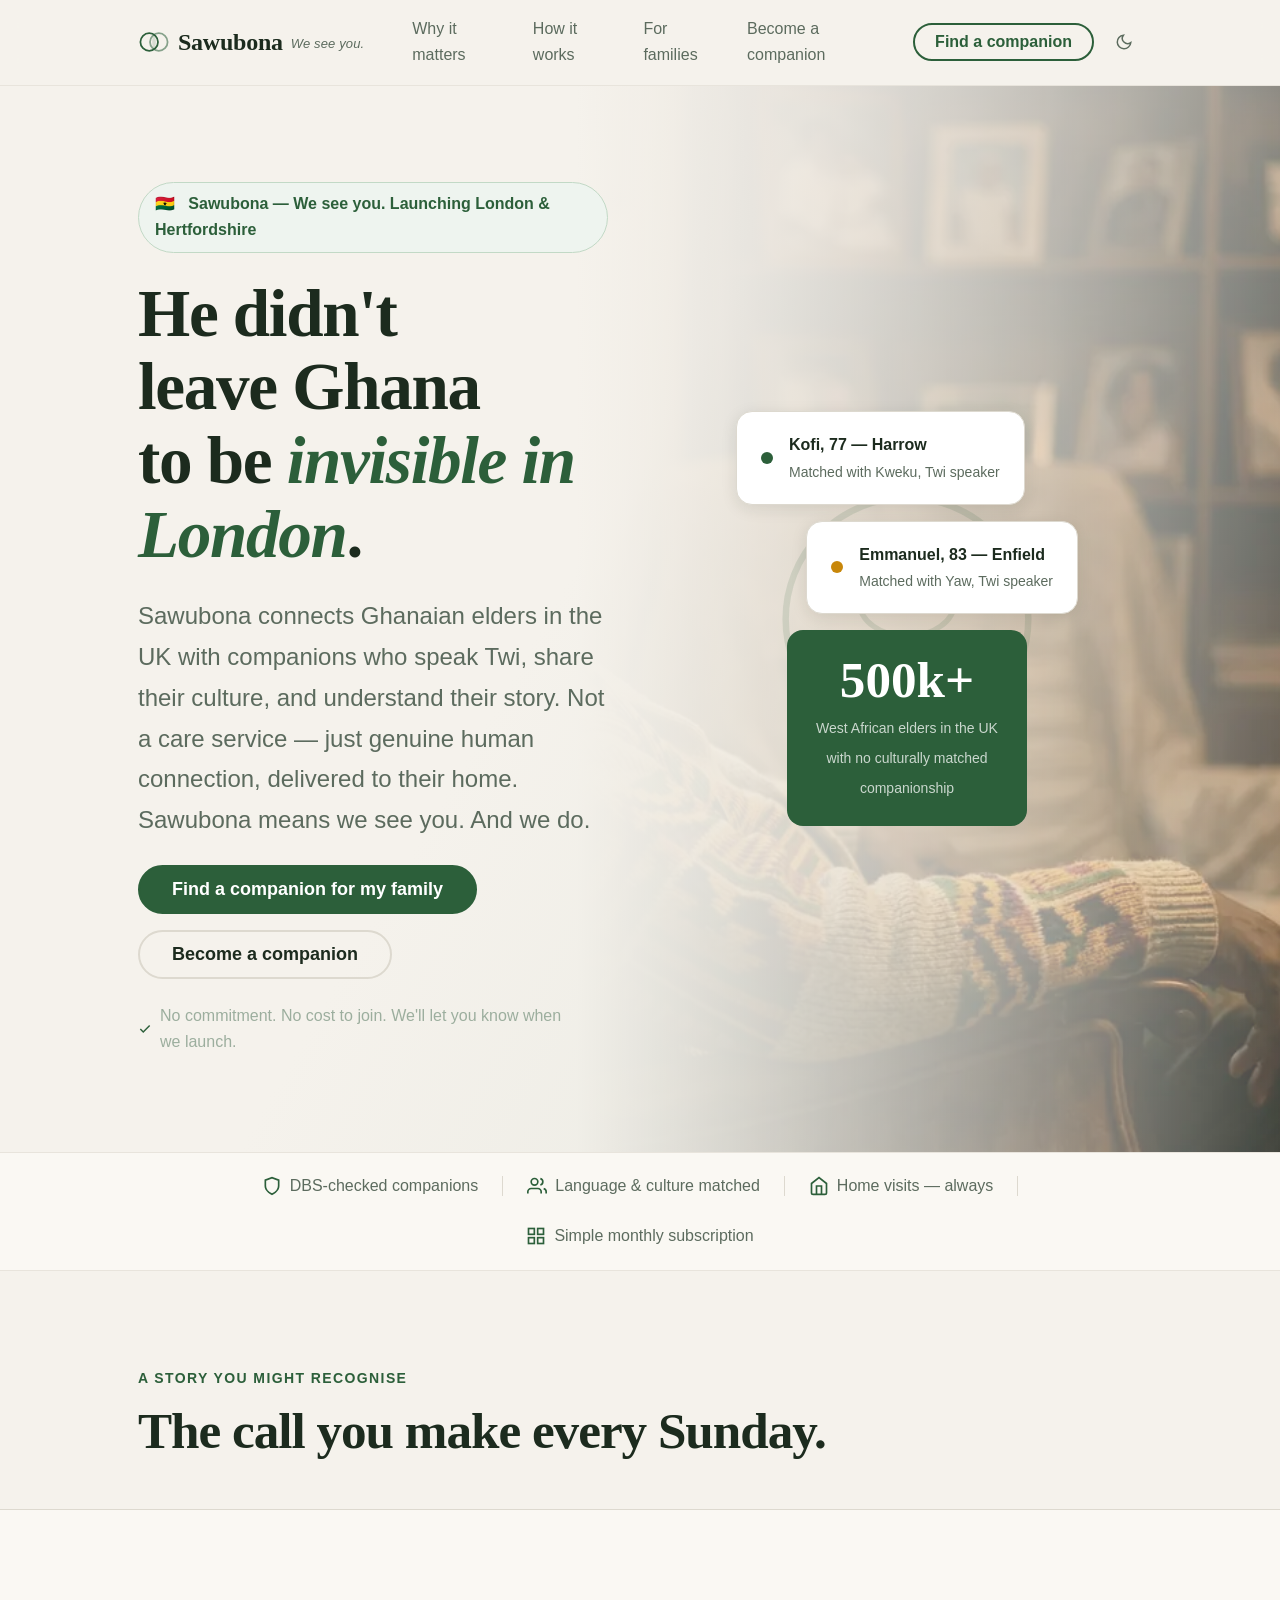
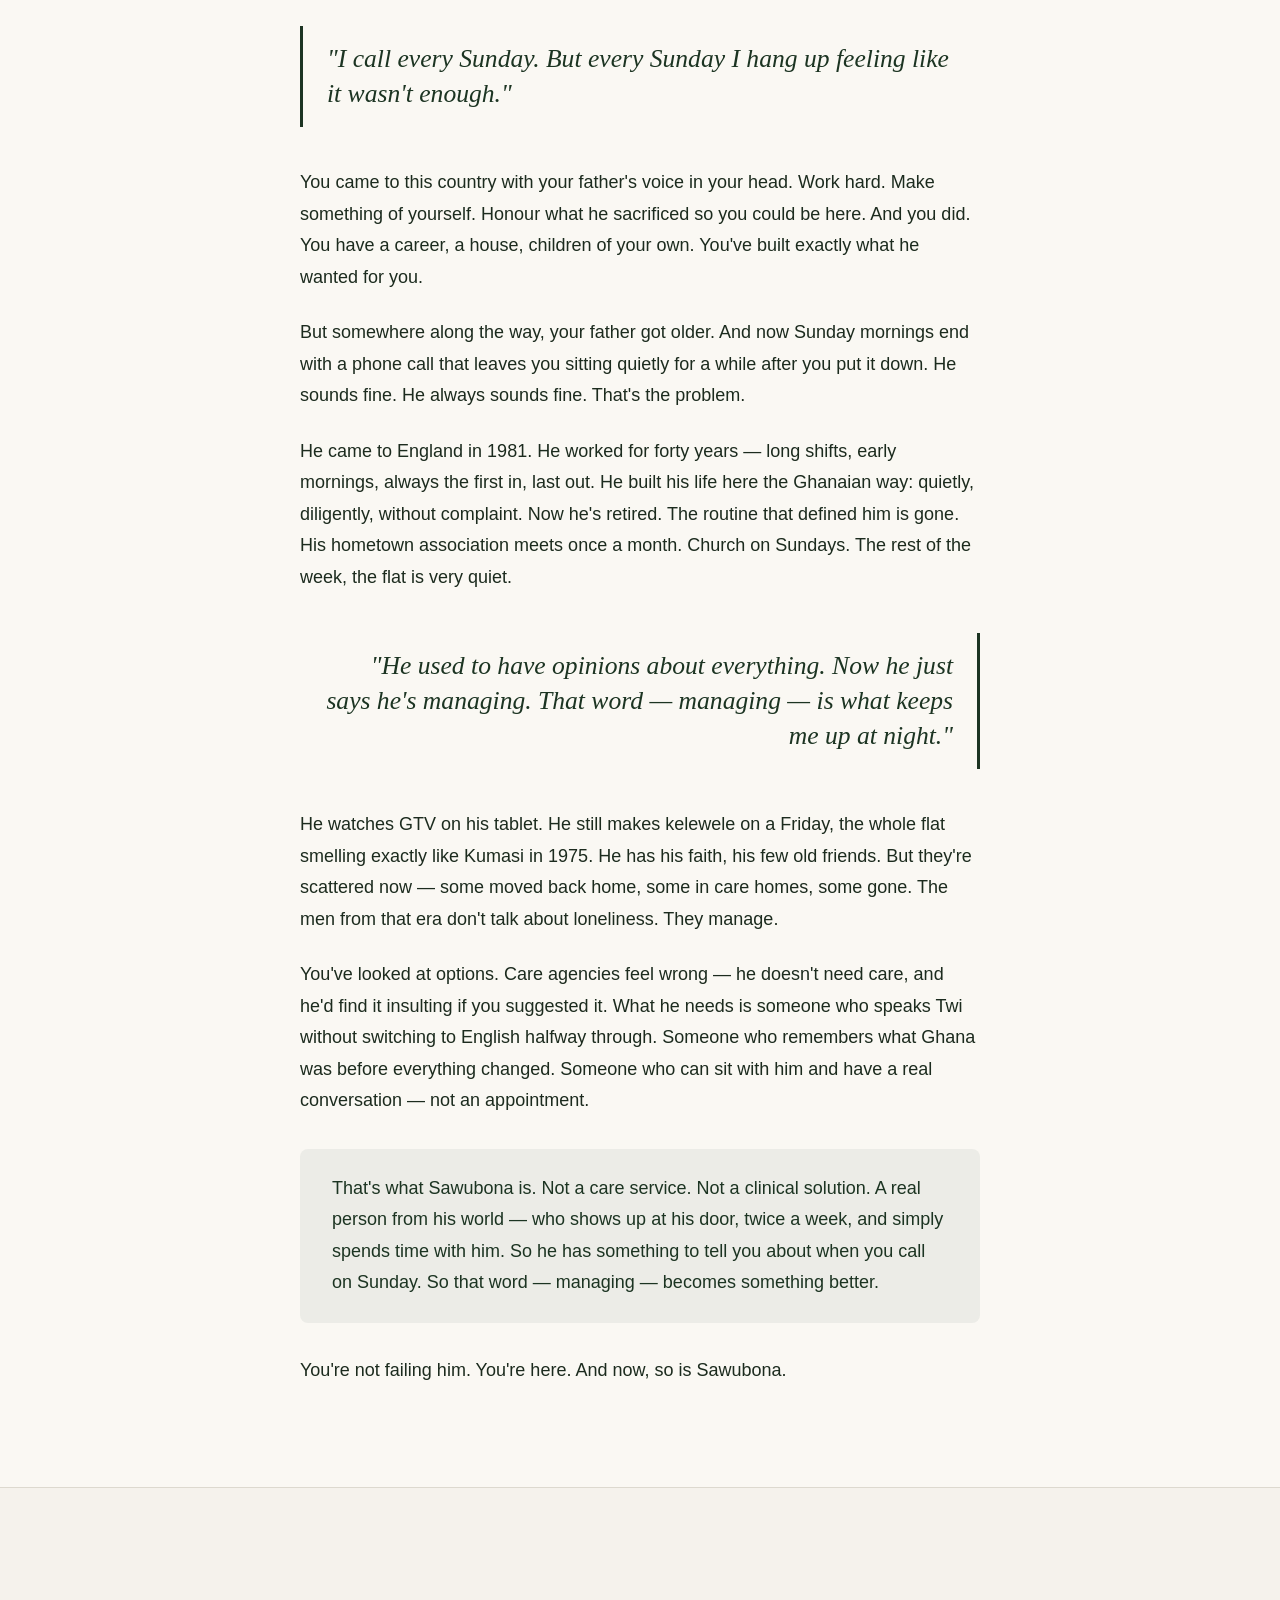
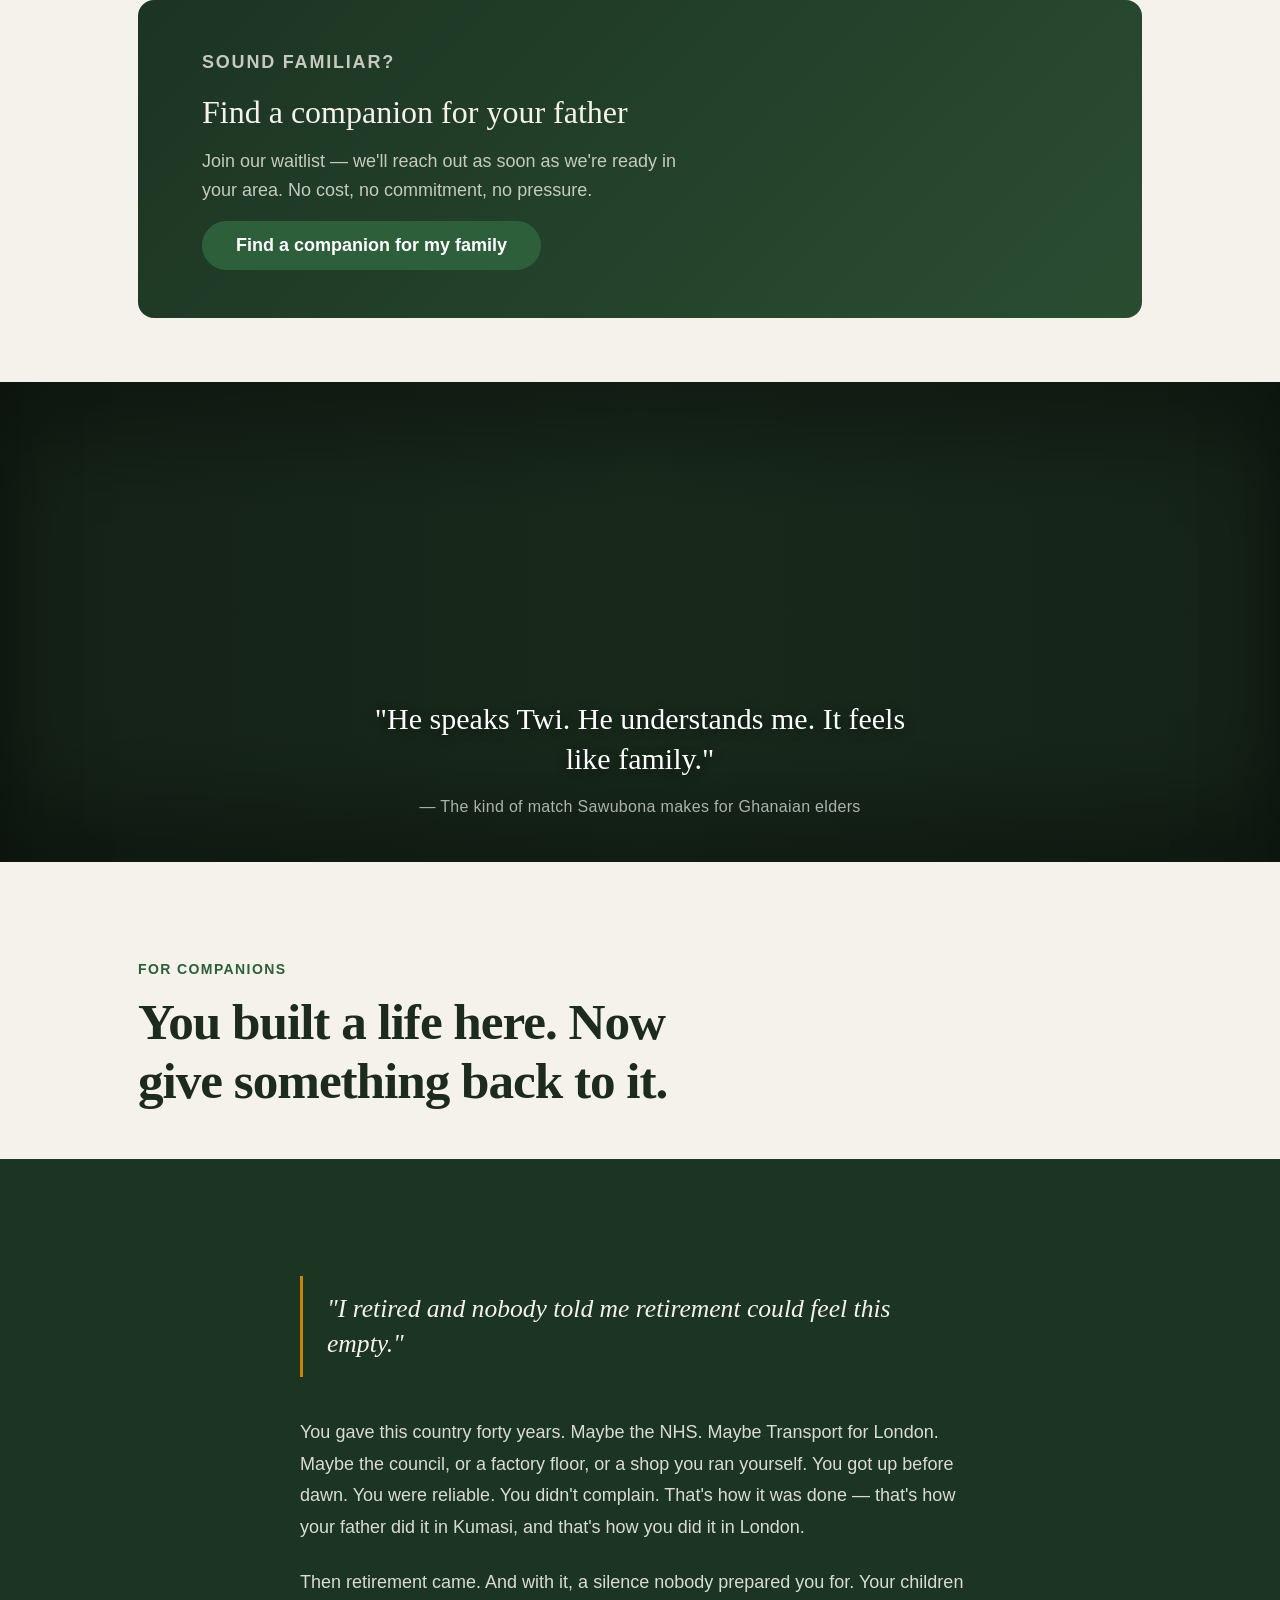
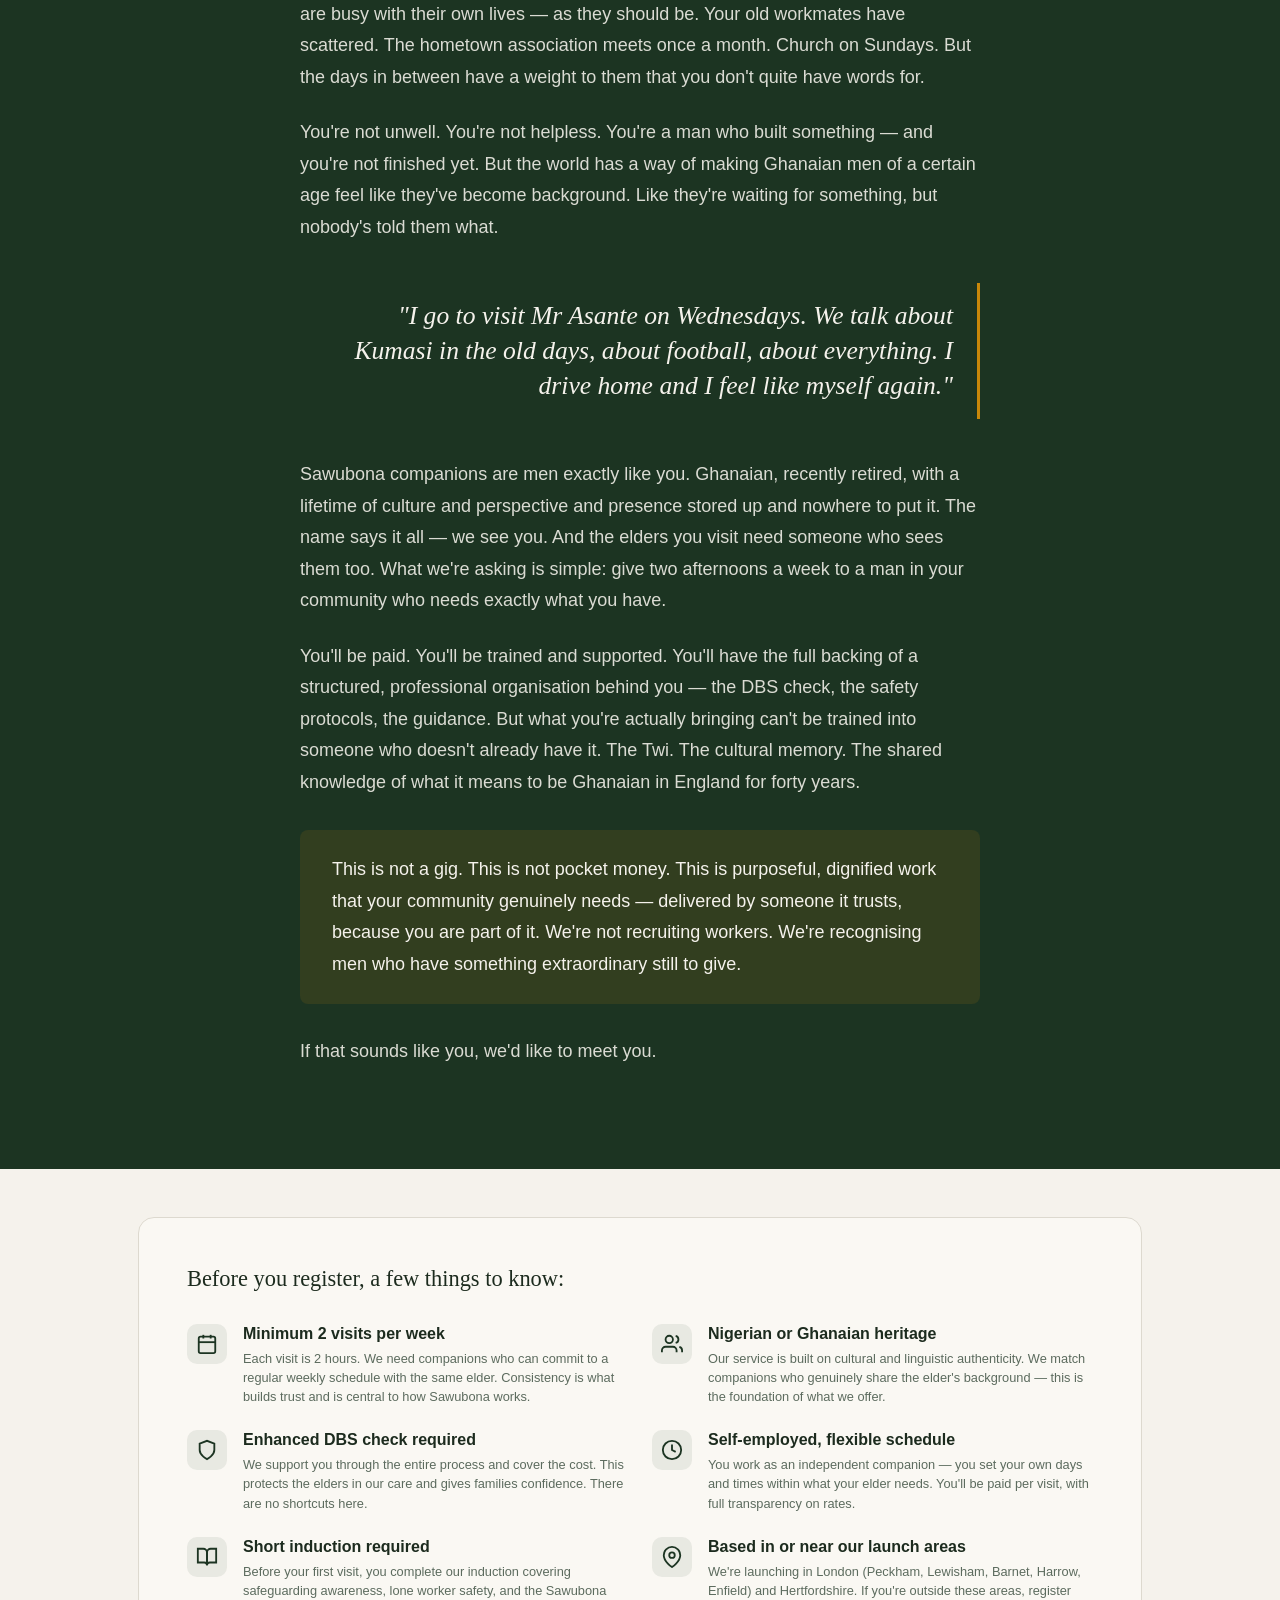
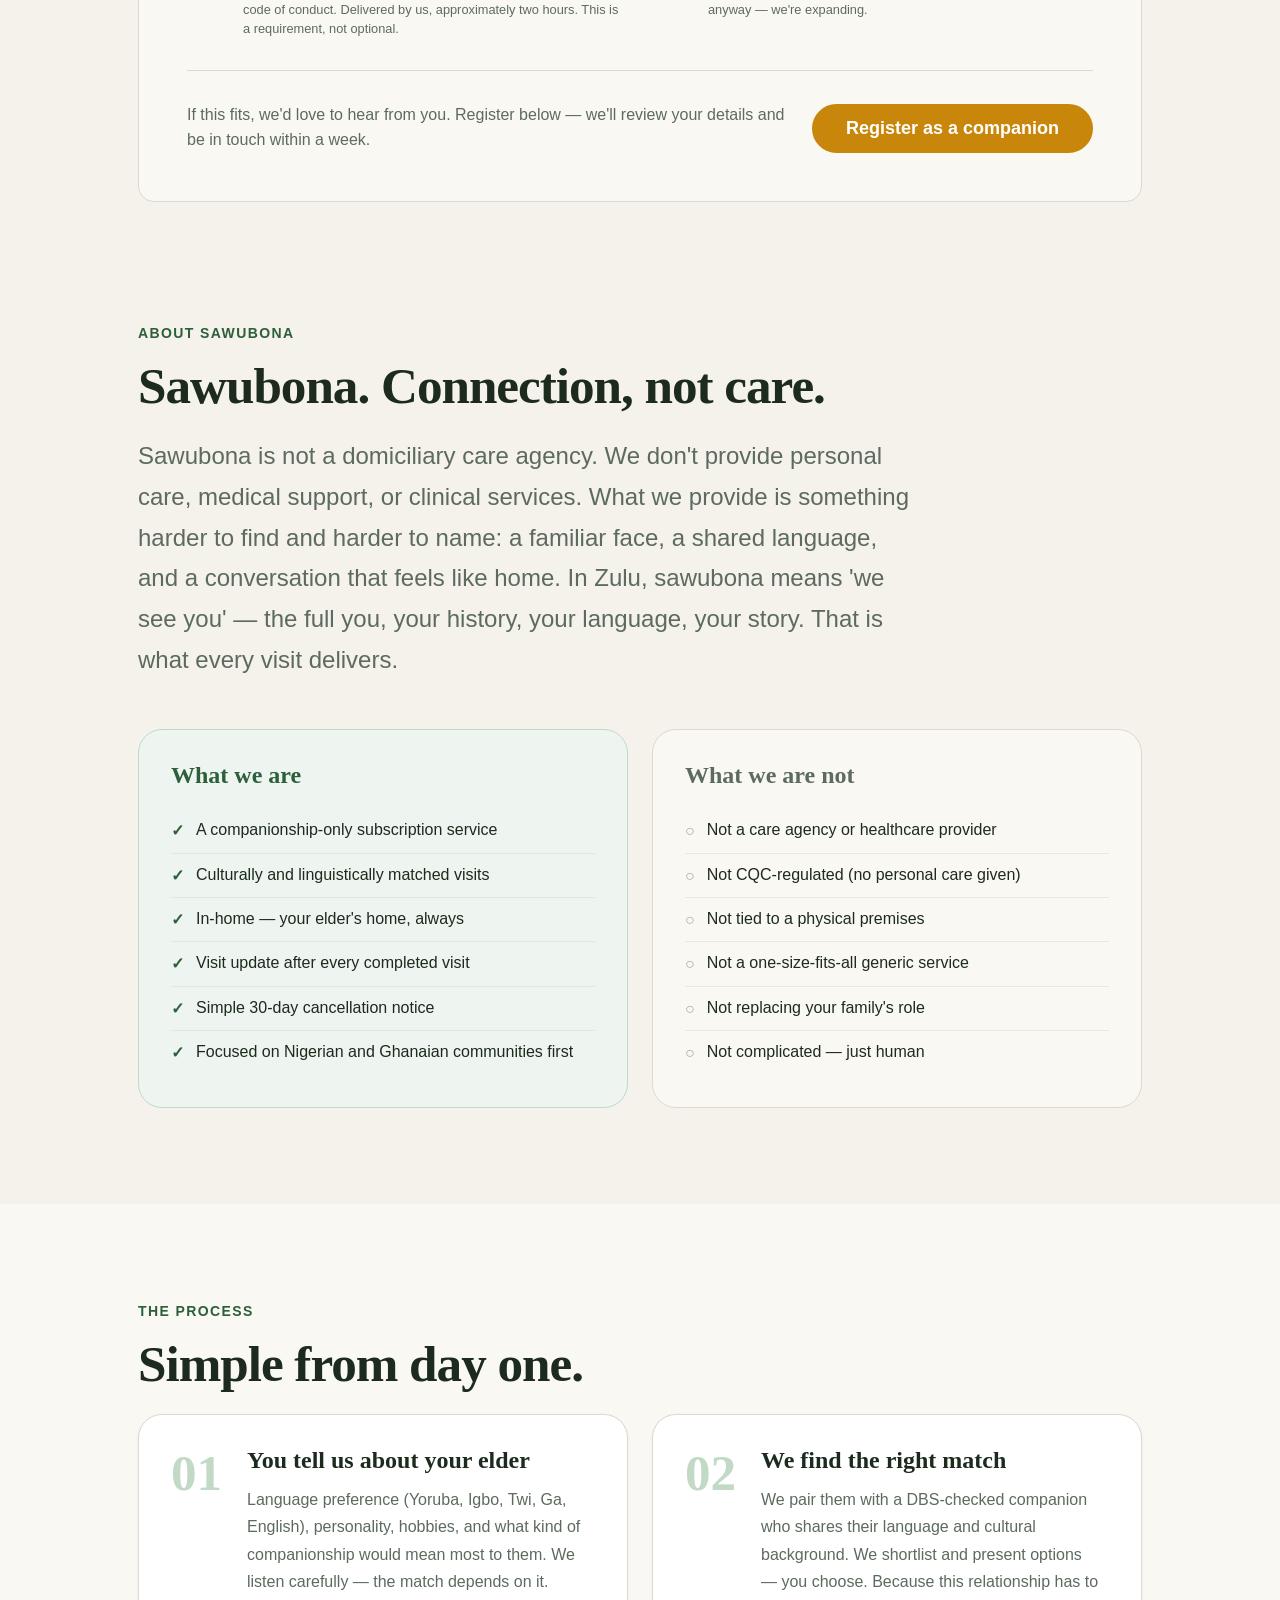
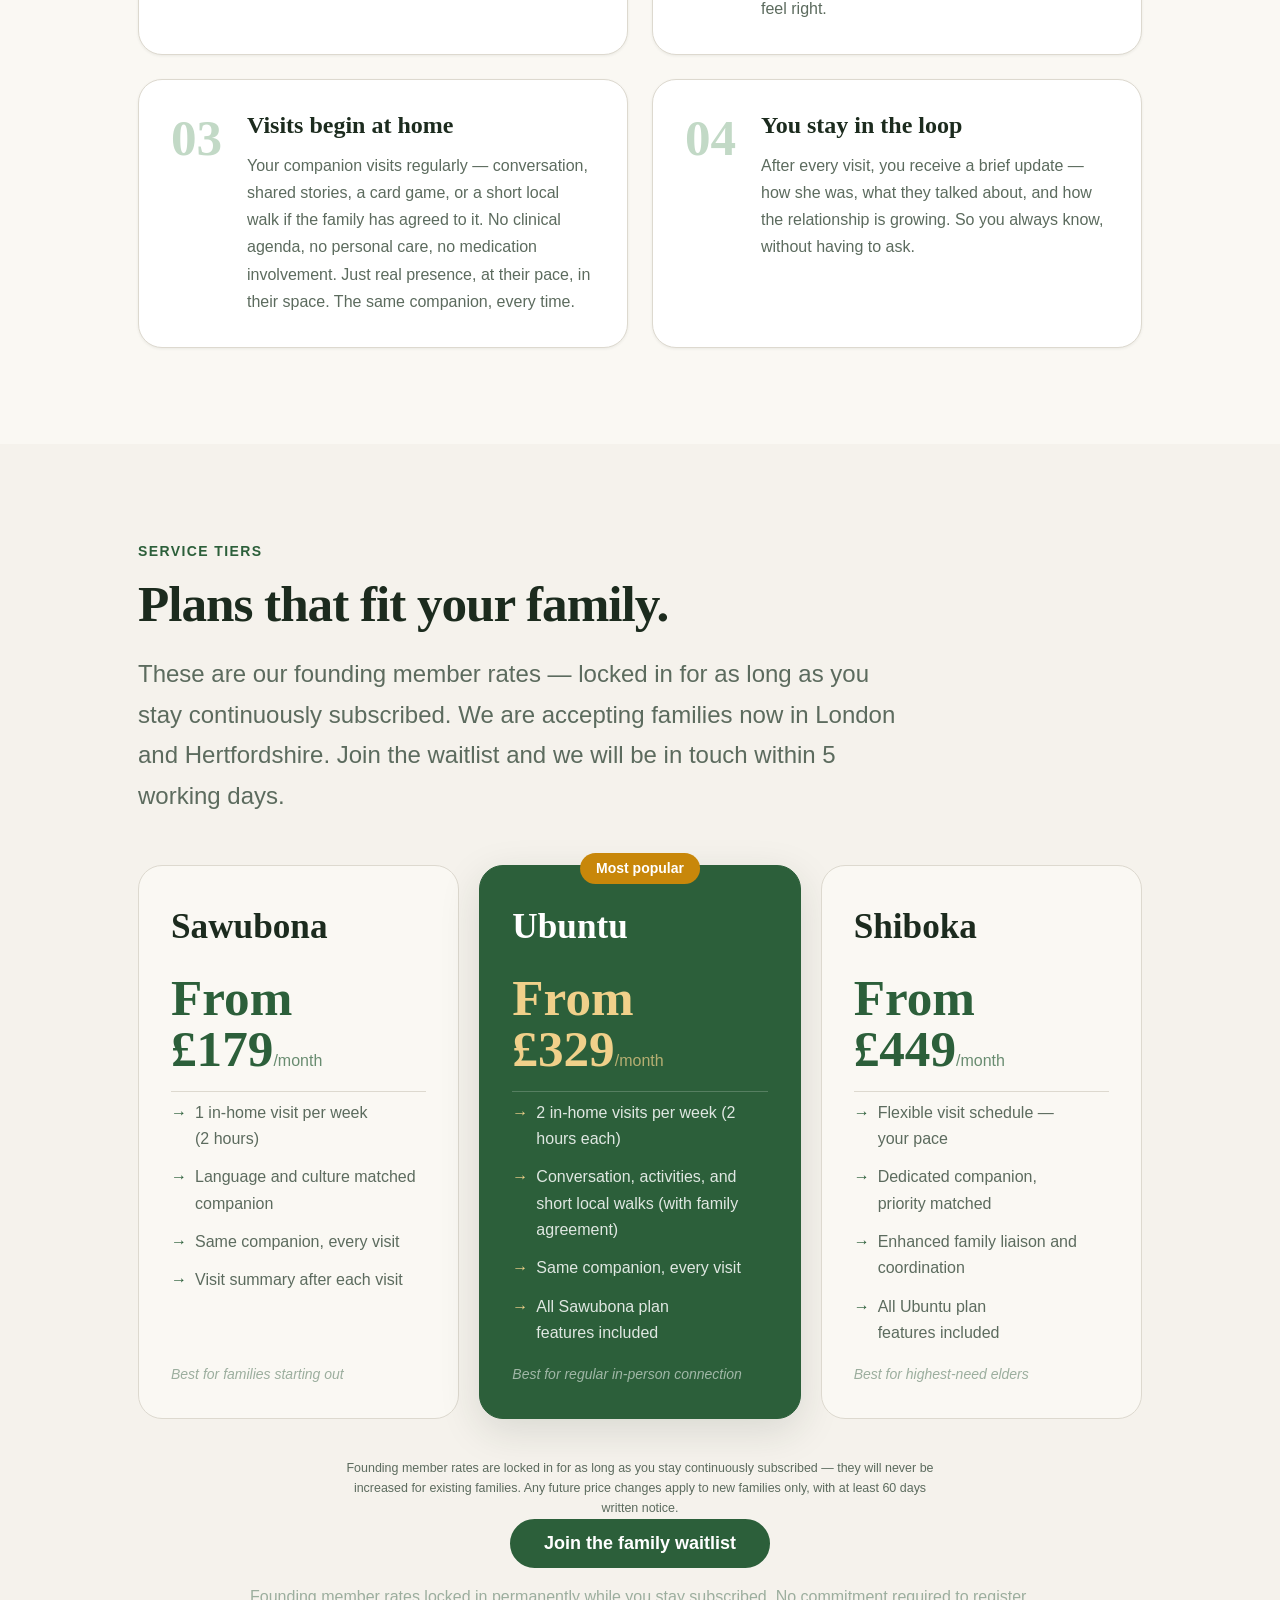
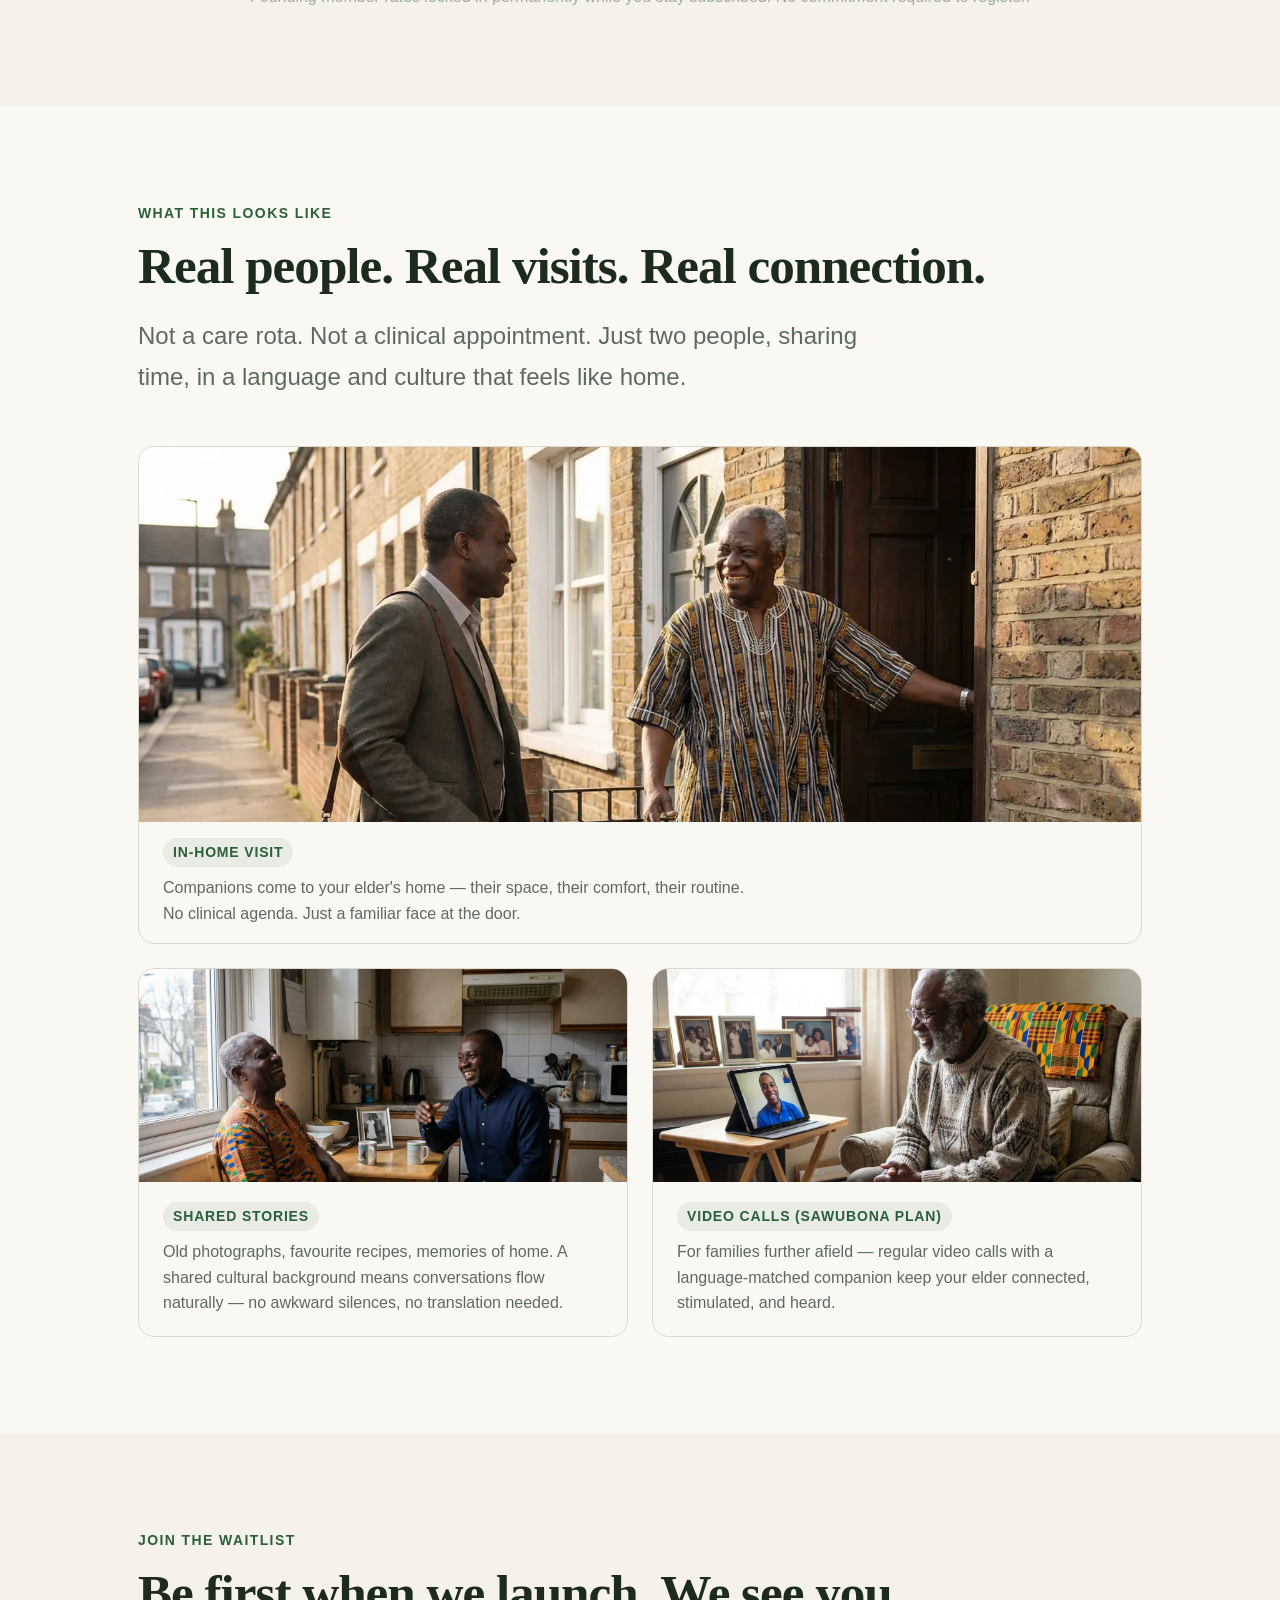
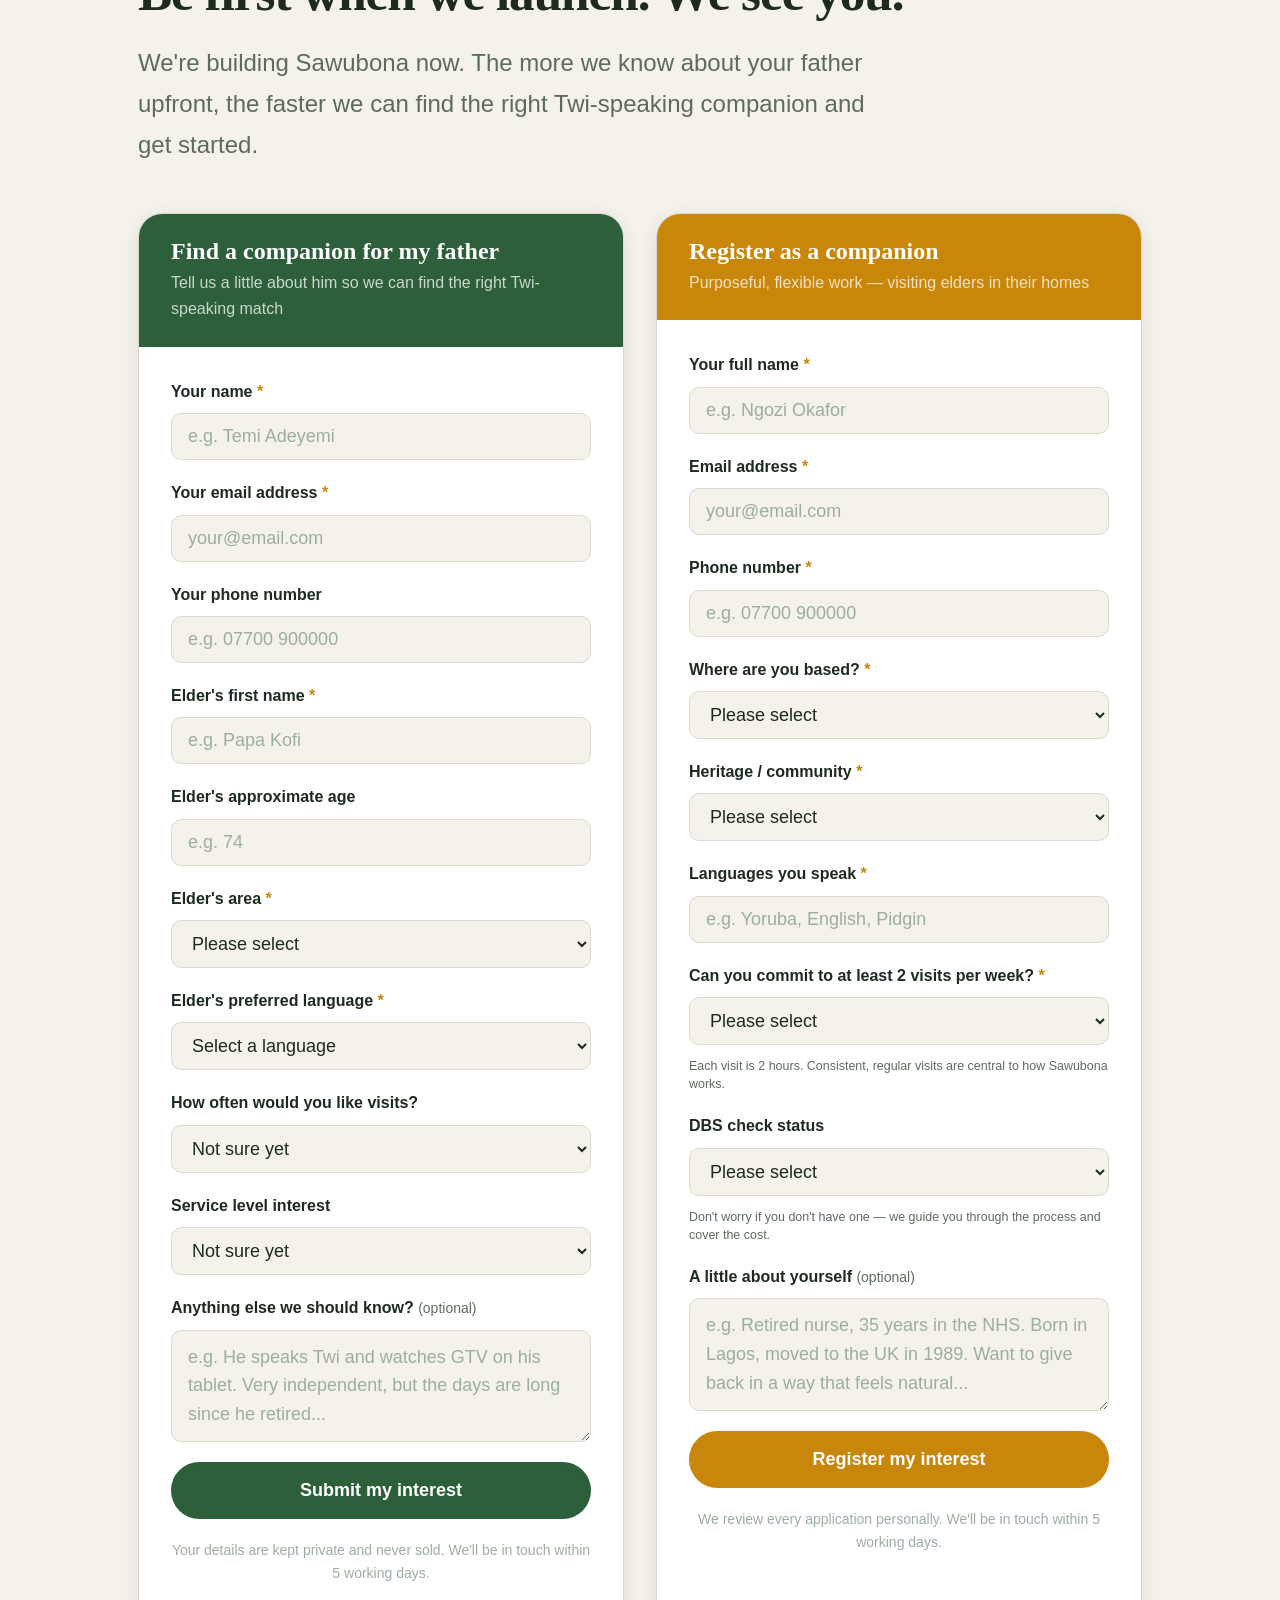
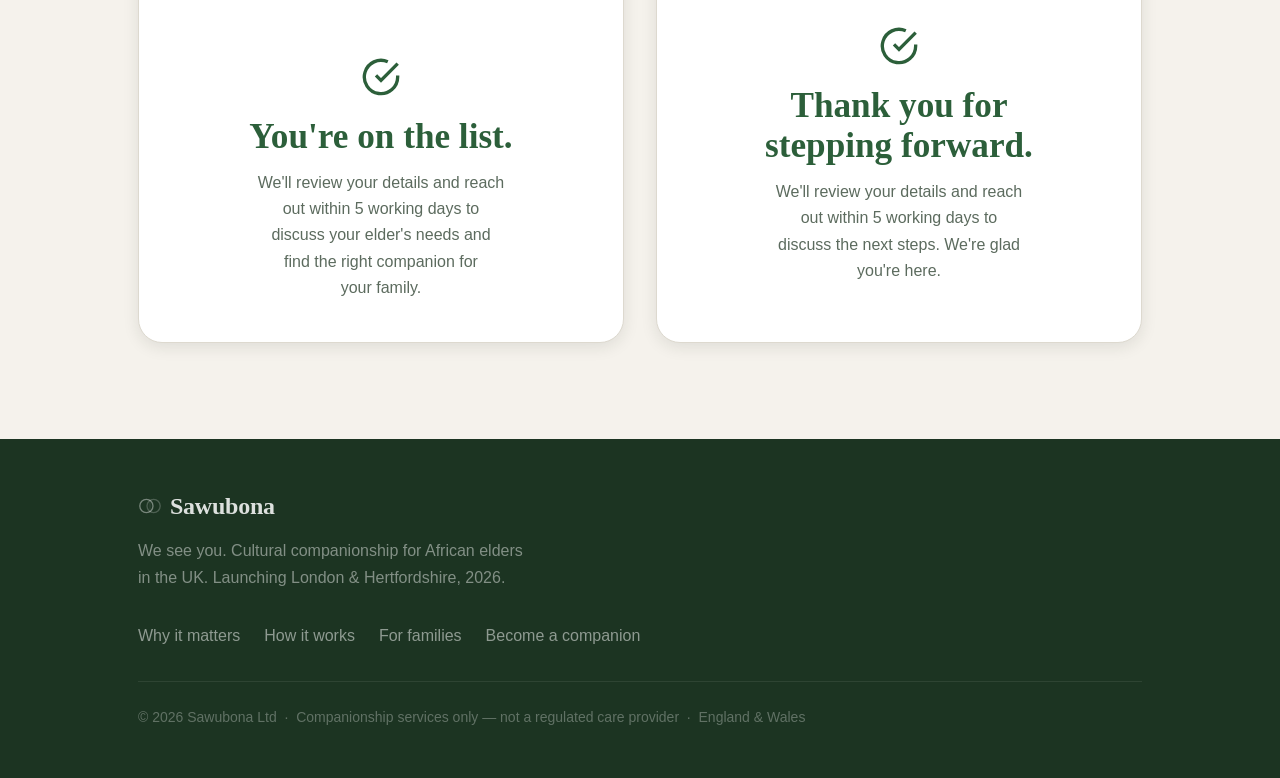
==== sawubona-unified/index.html @ 146a0619 "Unified A/B variant — single deployment" ====
<!DOCTYPE html>
<html lang="en" data-theme="light">
<head>
  <meta charset="UTF-8" />
  <meta name="viewport" content="width=device-width, initial-scale=1.0" />
  <title>Sawubona — We see you. Cultural companionship for African elders in the UK</title>
  <meta name="description" content="Sawubona connects African elders in the UK with companions who speak their language, share their culture, and understand their story. We see you. Launching London and Hertfordshire, 2026." />
  <meta property="og:title" content="Sawubona — We see you. Cultural companionship for African elders" />
  <meta property="og:description" content="Sawubona connects African elders in the UK with companions who share their language and culture. We see you. Launching in London and Hertfordshire." />
  <meta property="og:type" content="website" />
  <link href="https://api.fontshare.com/v2/css?f[]=boska@400,500,700&f[]=general-sans@400,500,600&display=swap" rel="stylesheet" />
  <link rel="stylesheet" href="style.css" />
</head>
<body>

  <!-- NAV -->
  <header class="nav" id="nav">
    <div class="nav__inner">
      <a href="#" class="nav__logo" aria-label="Sawubona home">
        <svg width="32" height="32" viewBox="0 0 40 40" fill="none" aria-hidden="true">
          <circle cx="14" cy="20" r="11" stroke="currentColor" stroke-width="2.2"/>
          <circle cx="26" cy="20" r="11" stroke="currentColor" stroke-width="2.2" opacity="0.55"/>
          <path d="M20 11 C17 15 17 25 20 29 C23 25 23 15 20 11Z" fill="currentColor" opacity="0.15"/>
        </svg>
        <span class="nav__wordmark">Sawubona</span>
        <span class="nav__tagline">We see you.</span>
      </a>
      <nav class="nav__links" aria-label="Primary">
        <a href="#our-story">Why it matters</a>
        <a href="#how-it-works">How it works</a>
        <a href="#for-families">For families</a>
        <a href="#become-companion">Become a companion</a>
      </nav>
      <div class="nav__actions">
        <button class="btn btn--outline btn--sm" onclick="scrollToForm('family')">Find a companion</button>
        <button class="theme-toggle" data-theme-toggle aria-label="Switch to dark mode">
          <svg width="18" height="18" viewBox="0 0 24 24" fill="none" stroke="currentColor" stroke-width="2"><path d="M21 12.79A9 9 0 1 1 11.21 3 7 7 0 0 0 21 12.79z"/></svg>
        </button>
        <button class="nav__hamburger" id="nav-hamburger" aria-label="Open menu" aria-expanded="false" aria-controls="mobile-menu">
          <span></span><span></span><span></span>
        </button>
      </div>
    </div>
  </header>

  <!-- MOBILE MENU -->
  <div class="mobile-menu" id="mobile-menu" aria-hidden="true">
    <nav class="mobile-menu__nav" aria-label="Mobile navigation">
      <a href="#our-story" class="mobile-menu__link">Why it matters</a>
      <a href="#how-it-works" class="mobile-menu__link">How it works</a>
      <a href="#for-families" class="mobile-menu__link">For families</a>
      <a href="#become-companion" class="mobile-menu__link">Become a companion</a>
    </nav>
    <div class="mobile-menu__ctas">
      <button class="btn btn--primary btn--lg" onclick="scrollToForm('family'); closeMobileMenu();">Find a companion</button>
      <button class="btn btn--ghost btn--lg" onclick="scrollToForm('companion'); closeMobileMenu();">Become a companion</button>
    </div>
  </div>
  <div class="mobile-menu__backdrop" id="mobile-backdrop"></div>

  <!-- HERO -->
  <section class="hero" id="hero">
    <div class="hero__bg-image" aria-hidden="true">
      <img id="hero-bg-img" src="hero-bg.webp" alt="" role="presentation" decoding="async" fetchpriority="high" />
    </div>
    <div class="hero__bg-overlay" aria-hidden="true"></div>
    <div class="container">
      <div class="hero__content">
        <div class="hero__badge">
          <span class="badge" id="hero-badge">🇳🇬 🇬🇭 &nbsp; Sawubona — We see you. Launching London &amp; Hertfordshire</span>
        </div>
        <h1 class="hero__headline" id="hero-headline">
          She didn't leave Nigeria<br/>
          to be <em>lonely in London</em>.
        </h1>
        <p class="hero__sub" id="hero-sub">
          Sawubona connects Nigerian and Ghanaian elders in the UK with companions who speak their language, share their culture, and understand their story. Not a care service — just genuine human connection, delivered to their home. Sawubona means we see you. And we do.
        </p>
        <div class="hero__ctas">
          <button class="btn btn--primary btn--lg" onclick="scrollToForm('family')">
            Find a companion for my family
          </button>
          <button class="btn btn--ghost btn--lg" onclick="scrollToForm('companion')">
            Become a companion
          </button>
        </div>
        <p class="hero__trust">
          <svg width="14" height="14" viewBox="0 0 24 24" fill="none" stroke="currentColor" stroke-width="2.5"><polyline points="20 6 9 17 4 12"/></svg>
          No commitment. No cost to join. We'll let you know when we launch.
        </p>
      </div>
      <div class="hero__visual" aria-hidden="true">
        <div class="hero__card hero__card--1">
          <div class="hero__card-dot"></div>
          <div class="hero__card-text" id="hero-card-1">
            <strong>Adunola, 74 — Peckham</strong>
            <span>Matched with Funmi, Yoruba speaker</span>
          </div>
        </div>
        <div class="hero__card hero__card--2">
          <div class="hero__card-dot hero__card-dot--gold"></div>
          <div class="hero__card-text" id="hero-card-2">
            <strong>Kwame, 81 — Harrow</strong>
            <span>Matched with Adjoa, Twi speaker</span>
          </div>
        </div>
        <div class="hero__adinkra" aria-hidden="true">
          <svg viewBox="0 0 120 120" fill="none" xmlns="http://www.w3.org/2000/svg" opacity="0.12">
            <circle cx="60" cy="60" r="56" stroke="currentColor" stroke-width="3"/>
            <ellipse cx="60" cy="52" rx="22" ry="16" stroke="currentColor" stroke-width="2.5"/>
            <path d="M38 52 C30 38 44 26 60 34" stroke="currentColor" stroke-width="2.5" stroke-linecap="round"/>
            <path d="M82 52 C90 38 76 26 60 34" stroke="currentColor" stroke-width="2.5" stroke-linecap="round"/>
            <circle cx="60" cy="46" r="4" fill="currentColor"/>
            <path d="M60 68 L46 82 M60 68 L74 82" stroke="currentColor" stroke-width="2.5" stroke-linecap="round"/>
            <path d="M46 82 L40 90 M74 82 L80 90" stroke="currentColor" stroke-width="2.5" stroke-linecap="round"/>
          </svg>
        </div>
        <div class="hero__stat">
          <span class="hero__stat-num">500k+</span>
          <span class="hero__stat-label">West African elders in the UK with no culturally matched companionship</span>
        </div>
      </div>
    </div>
  </section>

  <!-- TRUST BAR -->
  <section class="trust-bar">
    <div class="container trust-bar__inner">
      <div class="trust-item">
        <svg width="20" height="20" viewBox="0 0 24 24" fill="none" stroke="currentColor" stroke-width="2"><path d="M12 22s8-4 8-10V5l-8-3-8 3v7c0 6 8 10 8 10z"/></svg>
        <span>DBS-checked companions</span>
      </div>
      <div class="trust-divider"></div>
      <div class="trust-item">
        <svg width="20" height="20" viewBox="0 0 24 24" fill="none" stroke="currentColor" stroke-width="2"><path d="M17 21v-2a4 4 0 0 0-4-4H5a4 4 0 0 0-4 4v2"/><circle cx="9" cy="7" r="4"/><path d="M23 21v-2a4 4 0 0 0-3-3.87"/><path d="M16 3.13a4 4 0 0 1 0 7.75"/></svg>
        <span>Language &amp; culture matched</span>
      </div>
      <div class="trust-divider"></div>
      <div class="trust-item">
        <svg width="20" height="20" viewBox="0 0 24 24" fill="none" stroke="currentColor" stroke-width="2"><path d="M3 9l9-7 9 7v11a2 2 0 0 1-2 2H5a2 2 0 0 1-2-2z"/><polyline points="9 22 9 12 15 12 15 22"/></svg>
        <span>Home visits — always</span>
      </div>
      <div class="trust-divider"></div>
      <div class="trust-item">
        <svg width="20" height="20" viewBox="0 0 24 24" fill="none" stroke="currentColor" stroke-width="2"><rect x="3" y="3" width="7" height="7"/><rect x="14" y="3" width="7" height="7"/><rect x="14" y="14" width="7" height="7"/><rect x="3" y="14" width="7" height="7"/></svg>
        <span>Simple monthly subscription</span>
      </div>
    </div>
  </section>

  <!-- STORY SECTION -->
  <section class="section story-section" id="our-story">
    <div class="container">
      <div class="section-label">A story you might recognise</div>
      <h2 class="section-title" id="story-heading">The call you dread making.</h2>
    </div>

    <div class="story-narrative" id="story-narrative-wrap">
      <div class="container">
        <div class="story-narrative__body">

          <!-- VARIANT A STORY -->
          <div id="story-a">
            <div class="story-pull">"I call every day. But I can't be there every day."</div>
            <p>You came to this country with a plan. Work hard. Build a life. Give your children everything your parents gave you — and more. And for a long time, it worked. You have a career, a mortgage, children of your own. A life you're proud of.</p>
            <p>But somewhere in the middle of all of it, your mother got older. And your father. And now there's a phone call every evening that leaves you with a feeling you can't quite name. Not worry exactly. Guilt, maybe. Or grief — but for someone who's still here.</p>
            <p>She doesn't complain. That's the thing. She never has. She just says <em>"I'm fine, don't worry about me"</em> — in Yoruba, in Twi, in the language that still feels like home to her even though she's been in this country for thirty years. She watches Nigerian TV series. She cooks the same jollof every Sunday. She has a church she loves. But the rest of the week stretches out in ways she won't tell you about.</p>
            <div class="story-pull story-pull--right">"She asks the same questions twice now. Not because she's forgotten — because there's no one to talk to."</div>
            <p>The hardest part isn't the distance. It's knowing that the thing your mother needs — real conversation, someone who gets the references, who doesn't look confused when she mentions home — is the one thing you can't fully provide from three tube stops away, working full time, raising your own family.</p>
            <p>You've looked at care agencies. But she doesn't need care. She's sharp. She's independent. She just needs someone to sit with. Someone who can talk to her about the old neighbourhoods, who knows what <em>chin chin</em> tastes like at Christmas, who won't make her feel like a patient.</p>
            <div class="story-highlight"><p>That's what Sawubona is. Not a care service. Not a clinical solution. A real person — someone from her world — who shows up at her door, twice a week, and simply spends time with her. So she has something to tell you about when you call. So you can stop dreading that you're not doing enough.</p></div>
            <p>You're not failing her. You're here. And now, so is Sawubona.</p>
          </div>

          <!-- VARIANT B STORY -->
          <div id="story-b" style="display:none">
            <div class="story-pull">"I call every Sunday. But every Sunday I hang up feeling like it wasn't enough."</div>
            <p>You came to this country with your father's voice in your head. Work hard. Make something of yourself. Honour what he sacrificed so you could be here. And you did. You have a career, a house, children of your own. You've built exactly what he wanted for you.</p>
            <p>But somewhere along the way, your father got older. And now Sunday mornings end with a phone call that leaves you sitting quietly for a while after you put it down. He sounds fine. He always sounds fine. That's the problem.</p>
            <p>He came to England in 1981. He worked for forty years — long shifts, early mornings, always the first in, last out. He built his life here the Ghanaian way: quietly, diligently, without complaint. Now he's retired. The routine that defined him is gone. His hometown association meets once a month. Church on Sundays. The rest of the week, the flat is very quiet.</p>
            <div class="story-pull story-pull--right">"He used to have opinions about everything. Now he just says he's managing. That word — managing — is what keeps me up at night."</div>
            <p>He watches GTV on his tablet. He still makes kelewele on a Friday, the whole flat smelling exactly like Kumasi in 1975. He has his faith, his few old friends. But they're scattered now — some moved back home, some in care homes, some gone. The men from that era don't talk about loneliness. They manage.</p>
            <p>You've looked at options. Care agencies feel wrong — he doesn't need care, and he'd find it insulting if you suggested it. What he needs is someone who speaks Twi without switching to English halfway through. Someone who remembers what Ghana was before everything changed. Someone who can sit with him and have a real conversation — not an appointment.</p>
            <div class="story-highlight"><p>That's what Sawubona is. Not a care service. Not a clinical solution. A real person from his world — who shows up at his door, twice a week, and simply spends time with him. So he has something to tell you about when you call on Sunday. So that word — managing — becomes something better.</p></div>
            <p>You're not failing him. You're here. And now, so is Sawubona.</p>
          </div>

        </div>
      </div>
    </div>

    <div class="container">
      <div class="story-cta-block">
        <div class="story-cta-inner">
          <p class="story-cta-label">Sound familiar?</p>
          <h3 id="story-cta-heading">Find a companion for your family</h3>
          <p>Join our waitlist — we'll reach out as soon as we're ready in your area. No cost, no commitment, no pressure.</p>
          <button class="btn btn--primary btn--lg" onclick="scrollToForm('family')">Find a companion for my family</button>
        </div>
      </div>
    </div>
  </section>

  <!-- VIDEO MOMENT -->
  <section class="video-moment" id="video-moment" aria-label="Sawubona in action">
    <div class="video-moment__inner">
      <video id="hero-video" data-src-a="hero-video-loop.mp4" data-src-b="hero-video-loop-b.mp4" muted loop playsinline preload="none" aria-hidden="true"></video>
      <div class="video-moment__overlay"></div>
      <div class="video-moment__caption">
        <p id="video-caption">"She speaks Yoruba. She understands me. It feels like family."</p>
        <span id="video-attribution">— The kind of match Sawubona makes</span>
      </div>
    </div>
  </section>

  <!-- COMPANION SECTION -->
  <section class="section story-section story-section--companion" id="become-companion">
    <div class="container">
      <div class="section-label">For companions</div>
      <h2 class="section-title" id="companion-heading">Thirty years of working. Now, something that matters.</h2>
    </div>

    <div class="story-narrative story-narrative--companion">
      <div class="container">
        <div class="story-narrative__body">

          <!-- VARIANT A COMPANION STORY -->
          <div id="companion-a">
            <div class="story-pull story-pull--gold">"I retired and felt invisible. Like the world had moved on without me."</div>
            <p>You spent decades being useful. Maybe you worked in the NHS, or a school, or a bank, or you ran your own business. You raised children, you kept a household going, you were the person others came to when they needed something. Your whole life, you were somebody.</p>
            <p>Then retirement arrived. And with it, something unexpected — a kind of quiet that nobody warned you about. Your children are busy. Your friends are scattered. The church group meets on Thursdays. The rest of the week, time moves differently than it used to.</p>
            <p>You're not in poor health. You're not struggling. But you're also not quite sure what you're <em>for</em> anymore — and that's a harder thing to admit than any of us like.</p>
            <div class="story-pull story-pull--right story-pull--gold">"I sit with her on Tuesday afternoons. We talk about Lagos in the 70s. I go home feeling like I did something real."</div>
            <p>Sawubona companions are people exactly like you. Nigerian, Ghanaian, recently retired, with a lifetime of culture and warmth and experience stored up and nowhere to put it. The name says it all — we see you. And the elders you visit need someone who sees them too. What we're asking is simple: give two afternoons a week to an elder in your community who needs exactly what you have.</p>
            <p>You'll be paid. You'll be trained and supported. You'll have the full backing of a structured, professional organisation behind you — the DBS check, the safety protocols, the guidance. But the thing you're actually bringing can't be trained into someone who doesn't already have it. The language. The references. The shared memory of a place and a time and a way of being that means everything to the person you're sitting with.</p>
            <div class="story-highlight story-highlight--gold"><p>This is not a gig. This is not something you do for pocket money between other things. This is purposeful work that your community needs, delivered by someone your community trusts — because you are part of it. We're not recruiting workers. We're recognising elders who have something extraordinary to give.</p></div>
            <p>If that sounds like you, we'd like to meet you.</p>
          </div>

          <!-- VARIANT B COMPANION STORY -->
          <div id="companion-b" style="display:none">
            <div class="story-pull story-pull--gold">"I retired and nobody told me retirement could feel this empty."</div>
            <p>You gave this country forty years. Maybe the NHS. Maybe Transport for London. Maybe the council, or a factory floor, or a shop you ran yourself. You got up before dawn. You were reliable. You didn't complain. That's how it was done — that's how your father did it in Kumasi, and that's how you did it in London.</p>
            <p>Then retirement came. And with it, a silence nobody prepared you for. Your children are busy with their own lives — as they should be. Your old workmates have scattered. The hometown association meets once a month. Church on Sundays. But the days in between have a weight to them that you don't quite have words for.</p>
            <p>You're not unwell. You're not helpless. You're a man who built something — and you're not finished yet. But the world has a way of making Ghanaian men of a certain age feel like they've become background. Like they're waiting for something, but nobody's told them what.</p>
            <div class="story-pull story-pull--right story-pull--gold">"I go to visit Mr Asante on Wednesdays. We talk about Kumasi in the old days, about football, about everything. I drive home and I feel like myself again."</div>
            <p>Sawubona companions are men exactly like you. Ghanaian, recently retired, with a lifetime of culture and perspective and presence stored up and nowhere to put it. The name says it all — we see you. And the elders you visit need someone who sees them too. What we're asking is simple: give two afternoons a week to a man in your community who needs exactly what you have.</p>
            <p>You'll be paid. You'll be trained and supported. You'll have the full backing of a structured, professional organisation behind you — the DBS check, the safety protocols, the guidance. But what you're actually bringing can't be trained into someone who doesn't already have it. The Twi. The cultural memory. The shared knowledge of what it means to be Ghanaian in England for forty years.</p>
            <div class="story-highlight story-highlight--gold"><p>This is not a gig. This is not pocket money. This is purposeful, dignified work that your community genuinely needs — delivered by someone it trusts, because you are part of it. We're not recruiting workers. We're recognising men who have something extraordinary still to give.</p></div>
            <p>If that sounds like you, we'd like to meet you.</p>
          </div>

        </div>
      </div>
    </div>

    <!-- COMPANION PREREQS -->
    <div class="container">
      <div class="companion-prereqs">
        <h3 class="companion-prereqs__title">Before you register, a few things to know:</h3>
        <div class="prereq-grid">
          <div class="prereq-item">
            <div class="prereq-icon"><svg width="22" height="22" viewBox="0 0 24 24" fill="none" stroke="currentColor" stroke-width="2"><rect x="3" y="4" width="18" height="18" rx="2" ry="2"/><line x1="16" y1="2" x2="16" y2="6"/><line x1="8" y1="2" x2="8" y2="6"/><line x1="3" y1="10" x2="21" y2="10"/></svg></div>
            <div>
              <strong>Minimum 2 visits per week</strong>
              <p>Each visit is 2 hours. We need companions who can commit to a regular weekly schedule with the same elder. Consistency is what builds trust and is central to how Sawubona works.</p>
            </div>
          </div>
          <div class="prereq-item">
            <div class="prereq-icon"><svg width="22" height="22" viewBox="0 0 24 24" fill="none" stroke="currentColor" stroke-width="2"><path d="M17 21v-2a4 4 0 0 0-4-4H5a4 4 0 0 0-4 4v2"/><circle cx="9" cy="7" r="4"/><path d="M23 21v-2a4 4 0 0 0-3-3.87"/><path d="M16 3.13a4 4 0 0 1 0 7.75"/></svg></div>
            <div>
              <strong>Nigerian or Ghanaian heritage</strong>
              <p>Our service is built on cultural and linguistic authenticity. We match companions who genuinely share the elder's background — this is the foundation of what we offer.</p>
            </div>
          </div>
          <div class="prereq-item">
            <div class="prereq-icon"><svg width="22" height="22" viewBox="0 0 24 24" fill="none" stroke="currentColor" stroke-width="2"><path d="M12 22s8-4 8-10V5l-8-3-8 3v7c0 6 8 10 8 10z"/></svg></div>
            <div>
              <strong>Enhanced DBS check required</strong>
              <p>We support you through the entire process and cover the cost. This protects the elders in our care and gives families confidence. There are no shortcuts here.</p>
            </div>
          </div>
          <div class="prereq-item">
            <div class="prereq-icon"><svg width="22" height="22" viewBox="0 0 24 24" fill="none" stroke="currentColor" stroke-width="2"><circle cx="12" cy="12" r="10"/><polyline points="12 6 12 12 16 14"/></svg></div>
            <div>
              <strong>Self-employed, flexible schedule</strong>
              <p>You work as an independent companion — you set your own days and times within what your elder needs. You'll be paid per visit, with full transparency on rates.</p>
            </div>
          </div>
          <div class="prereq-item">
            <div class="prereq-icon"><svg width="22" height="22" viewBox="0 0 24 24" fill="none" stroke="currentColor" stroke-width="2"><path d="M2 3h6a4 4 0 0 1 4 4v14a3 3 0 0 0-3-3H2z"/><path d="M22 3h-6a4 4 0 0 0-4 4v14a3 3 0 0 1 3-3h7z"/></svg></div>
            <div>
              <strong>Short induction required</strong>
              <p>Before your first visit, you complete our induction covering safeguarding awareness, lone worker safety, and the Sawubona code of conduct. Delivered by us, approximately two hours. This is a requirement, not optional.</p>
            </div>
          </div>
          <div class="prereq-item">
            <div class="prereq-icon"><svg width="22" height="22" viewBox="0 0 24 24" fill="none" stroke="currentColor" stroke-width="2"><path d="M21 10c0 7-9 13-9 13s-9-6-9-13a9 9 0 0 1 18 0z"/><circle cx="12" cy="10" r="3"/></svg></div>
            <div>
              <strong>Based in or near our launch areas</strong>
              <p>We're launching in London (Peckham, Lewisham, Barnet, Harrow, Enfield) and Hertfordshire. If you're outside these areas, register anyway — we're expanding.</p>
            </div>
          </div>
        </div>
        <div class="prereqs-cta">
          <p>If this fits, we'd love to hear from you. Register below — we'll review your details and be in touch within a week.</p>
          <button class="btn btn--gold btn--lg" onclick="scrollToForm('companion')">Register as a companion</button>
        </div>
      </div>
    </div>
  </section>

  <!-- WHAT WE ARE -->
  <section class="section" id="about">
    <div class="container">
      <div class="section-label">About Sawubona</div>
      <h2 class="section-title">Sawubona. Connection, not care.</h2>
      <p class="section-intro">Sawubona is not a domiciliary care agency. We don't provide personal care, medical support, or clinical services. What we provide is something harder to find and harder to name: a familiar face, a shared language, and a conversation that feels like home. In Zulu, sawubona means 'we see you' — the full you, your history, your language, your story. That is what every visit delivers.</p>
      <div class="split-grid">
        <div class="split-card split-card--light">
          <h3>What we are</h3>
          <ul class="check-list">
            <li>A companionship-only subscription service</li>
            <li>Culturally and linguistically matched visits</li>
            <li>In-home — your elder's home, always</li>
            <li>Visit update after every completed visit</li>
            <li>Simple 30-day cancellation notice</li>
            <li>Focused on Nigerian and Ghanaian communities first</li>
          </ul>
        </div>
        <div class="split-card split-card--dark">
          <h3>What we are not</h3>
          <ul class="cross-list">
            <li>Not a care agency or healthcare provider</li>
            <li>Not CQC-regulated (no personal care given)</li>
            <li>Not tied to a physical premises</li>
            <li>Not a one-size-fits-all generic service</li>
            <li>Not replacing your family's role</li>
            <li>Not complicated — just human</li>
          </ul>
        </div>
      </div>
    </div>
  </section>

  <!-- HOW IT WORKS -->
  <section class="section section--tinted" id="how-it-works">
    <div class="container">
      <div class="section-label">The process</div>
      <h2 class="section-title">Simple from day one.</h2>
      <div class="steps">
        <div class="step">
          <div class="step__number">01</div>
          <div class="step__body">
            <h3>You tell us about your elder</h3>
            <p>Language preference (Yoruba, Igbo, Twi, Ga, English), personality, hobbies, and what kind of companionship would mean most to them. We listen carefully — the match depends on it.</p>
          </div>
        </div>
        <div class="step">
          <div class="step__number">02</div>
          <div class="step__body">
            <h3>We find the right match</h3>
            <p>We pair them with a DBS-checked companion who shares their language and cultural background. We shortlist and present options — you choose. Because this relationship has to feel right.</p>
          </div>
        </div>
        <div class="step">
          <div class="step__number">03</div>
          <div class="step__body">
            <h3>Visits begin at home</h3>
            <p>Your companion visits regularly — conversation, shared stories, a card game, or a short local walk if the family has agreed to it. No clinical agenda, no personal care, no medication involvement. Just real presence, at their pace, in their space. The same companion, every time.</p>
          </div>
        </div>
        <div class="step">
          <div class="step__number">04</div>
          <div class="step__body">
            <h3>You stay in the loop</h3>
            <p>After every visit, you receive a brief update — how she was, what they talked about, and how the relationship is growing. So you always know, without having to ask.</p>
          </div>
        </div>
      </div>
    </div>
  </section>

  <!-- PLANS -->
  <section class="section" id="for-families">
    <div class="container">
      <div class="section-label">Service tiers</div>
      <h2 class="section-title">Plans that fit your family.</h2>
      <p class="section-intro">These are our founding member rates — locked in for as long as you stay continuously subscribed. We are accepting families now in London and Hertfordshire. Join the waitlist and we will be in touch within 5 working days.</p>
      <div class="plans">
        <div class="plan">
          <div class="plan__name">Sawubona</div>
          <div class="plan__price">From £179<span>/month</span></div>
          <ul class="plan__features">
            <li>1 in-home visit per week (2 hours)</li>
            <li>Language and culture matched companion</li>
            <li>Same companion, every visit</li>
            <li>Visit summary after each visit</li>
          </ul>
          <div class="plan__tag">Best for families starting out</div>
        </div>
        <div class="plan plan--featured">
          <div class="plan__badge">Most popular</div>
          <div class="plan__name">Ubuntu</div>
          <div class="plan__price">From £329<span>/month</span></div>
          <ul class="plan__features">
            <li>2 in-home visits per week (2 hours each)</li>
            <li>Conversation, activities, and short local walks (with family agreement)</li>
            <li>Same companion, every visit</li>
            <li>All Sawubona plan features included</li>
          </ul>
          <div class="plan__tag">Best for regular in-person connection</div>
        </div>
        <div class="plan">
          <div class="plan__name">Shiboka</div>
          <div class="plan__price">From £449<span>/month</span></div>
          <ul class="plan__features">
            <li>Flexible visit schedule — your pace</li>
            <li>Dedicated companion, priority matched</li>
            <li>Enhanced family liaison and coordination</li>
            <li>All Ubuntu plan features included</li>
          </ul>
          <div class="plan__tag">Best for highest-need elders</div>
        </div>
      </div>
      <p class="plans__smallprint">Founding member rates are locked in for as long as you stay continuously subscribed — they will never be increased for existing families. Any future price changes apply to new families only, with at least 60 days written notice.</p>
      <div class="plans__cta">
        <button class="btn btn--primary btn--lg" onclick="scrollToForm('family')">Join the family waitlist</button>
        <p class="plans__note">Founding member rates locked in permanently while you stay subscribed. No commitment required to register.</p>
      </div>
    </div>
  </section>

  <!-- SCENES -->
  <section class="section section--tinted scenes" id="real-connections">
    <div class="container">
      <div class="section-label">What this looks like</div>
      <h2 class="section-title">Real people. Real visits. Real connection.</h2>
      <p class="section-intro">Not a care rota. Not a clinical appointment. Just two people, sharing time, in a language and culture that feels like home.</p>
      <div class="scenes__grid">
        <div class="scene scene--wide">
          <div class="scene__img-wrap">
            <img id="scene-home-visit-img" src="scene-home-visit.webp" alt="A Sawubona companion arriving at an elder's front door in London, welcomed with a warm smile" loading="lazy" decoding="async" />
          </div>
          <div class="scene__caption">
            <span class="scene__tag">In-home visit</span>
            <p>Companions come to your elder's home — their space, their comfort, their routine. No clinical agenda. Just a familiar face at the door.</p>
          </div>
        </div>
        <div class="scene">
          <div class="scene__img-wrap">
            <img id="scene-conversation-img" src="scene-conversation.webp" alt="Companion and elder in warm conversation at the kitchen table, both laughing" loading="lazy" decoding="async" />
          </div>
          <div class="scene__caption">
            <span class="scene__tag">Shared stories</span>
            <p>Old photographs, favourite recipes, memories of home. A shared cultural background means conversations flow naturally — no awkward silences, no translation needed.</p>
          </div>
        </div>
        <div class="scene">
          <div class="scene__img-wrap">
            <img id="scene-video-call-img" src="scene-video-call.webp" alt="Elder laughing on a video call with their companion on a tablet" loading="lazy" decoding="async" />
          </div>
          <div class="scene__caption">
            <span class="scene__tag">Video calls (Sawubona plan)</span>
            <p>For families further afield — regular video calls with a language-matched companion keep your elder connected, stimulated, and heard.</p>
          </div>
        </div>
      </div>
    </div>
  </section>

  <!-- WAITLIST FORMS -->
  <section class="section" id="waitlist">
    <div class="container">
      <div class="section-label">Join the waitlist</div>
      <h2 class="section-title" id="waitlist-heading">Be first when we launch. We see you.</h2>
      <p class="section-intro" id="waitlist-sub">We're building Sawubona now. The more we know about you upfront, the faster we can find the right match and get started.</p>

      <div class="forms-grid">

        <!-- FAMILY FORM -->
        <div class="form-card" id="form-family">
          <div class="form-card__header form-card__header--teal">
            <h3 id="family-form-heading">Find a companion for my family</h3>
            <p id="family-form-sub">Tell us a little about your elder so we can find the right match</p>
          </div>
          <form class="waitlist-form" id="family-form" novalidate>
            <input type="hidden" name="variant" id="family-variant-field" value="A" />
            <input type="hidden" name="form_type" value="family" />
            <div class="field">
              <label for="family-name">Your name <span class="field-required">*</span></label>
              <input type="text" id="family-name" name="name" placeholder="e.g. Temi Adeyemi" autocomplete="name" required />
            </div>
            <div class="field">
              <label for="family-email">Your email address <span class="field-required">*</span></label>
              <input type="email" id="family-email" name="email" placeholder="your@email.com" autocomplete="email" required />
            </div>
            <div class="field">
              <label for="family-phone">Your phone number</label>
              <input type="tel" id="family-phone" name="phone" placeholder="e.g. 07700 900000" autocomplete="tel" />
            </div>
            <div class="field">
              <label for="family-elder-name">Elder's first name <span class="field-required">*</span></label>
              <input type="text" id="family-elder-name" name="elder_name" placeholder="e.g. Mama Abike" required />
            </div>
            <div class="field">
              <label for="family-elder-age">Elder's approximate age</label>
              <input type="number" id="family-elder-age" name="elder_age" placeholder="e.g. 74" min="55" max="105" />
            </div>
            <div class="field">
              <label for="family-location">Elder's area <span class="field-required">*</span></label>
              <select id="family-location" name="location" required>
                <option value="">Please select</option>
                <option value="peckham">Peckham (South London)</option>
                <option value="lewisham">Lewisham (South London)</option>
                <option value="barnet">Barnet (North London)</option>
                <option value="harrow">Harrow (West London)</option>
                <option value="enfield">Enfield (North London)</option>
                <option value="hertfordshire">Hertfordshire</option>
                <option value="outside">Outside these areas (join waitlist)</option>
              </select>
            </div>
            <div class="field">
              <label for="family-language">Elder's preferred language <span class="field-required">*</span></label>
              <select id="family-language" name="language" required>
                <option value="">Select a language</option>
                <option>Yoruba</option>
                <option>Igbo</option>
                <option>Twi</option>
                <option>Ga</option>
                <option>Pidgin English</option>
                <option>English only</option>
                <option>Other West African language</option>
              </select>
            </div>
            <div class="field">
              <label for="family-frequency">How often would you like visits?</label>
              <select id="family-frequency" name="frequency">
                <option value="">Not sure yet</option>
                <option value="2pw">Twice a week (recommended)</option>
                <option value="3pw">Three times a week</option>
                <option value="daily">Daily</option>
                <option value="video">Video calls only</option>
              </select>
            </div>
            <div class="field">
              <label for="family-tier">Service level interest</label>
              <select id="family-tier" name="tier">
                <option value="">Not sure yet</option>
                <option value="sawubona">Sawubona — 1 weekly visit (from £179/mo)</option>
                <option value="ubuntu">Ubuntu — 2 weekly visits (from £329/mo)</option>
                <option value="shiboka">Shiboka — flexible/priority (from £449/mo)</option>
              </select>
            </div>
            <div class="field">
              <label for="family-notes">Anything else we should know? <span class="optional">(optional)</span></label>
              <textarea id="family-notes" name="notes" rows="3" id="family-notes-field" placeholder="e.g. She speaks Yoruba and loves watching NTA. She's independent but the days are long..."></textarea>
            </div>
            <button type="submit" class="btn btn--primary btn--full">Submit my interest</button>
            <p class="form-note">Your details are kept private and never sold. We'll be in touch within 5 working days.</p>
          </form>
          <div class="form-success" id="family-success" hidden>
            <svg width="40" height="40" viewBox="0 0 24 24" fill="none" stroke="currentColor" stroke-width="2"><path d="M22 11.08V12a10 10 0 1 1-5.93-9.14"/><polyline points="22 4 12 14.01 9 11.01"/></svg>
            <h4>You're on the list.</h4>
            <p>We'll review your details and reach out within 5 working days to discuss your elder's needs and find the right companion for your family.</p>
          </div>
        </div>

        <!-- COMPANION FORM -->
        <div class="form-card" id="form-companion">
          <div class="form-card__header form-card__header--gold">
            <h3>Register as a companion</h3>
            <p>Purposeful, flexible work — visiting elders in their homes</p>
          </div>
          <form class="waitlist-form" id="companion-form" novalidate>
            <input type="hidden" name="variant" id="companion-variant-field" value="A" />
            <input type="hidden" name="form_type" value="companion" />
            <div class="field">
              <label for="comp-name">Your full name <span class="field-required">*</span></label>
              <input type="text" id="comp-name" name="name" placeholder="e.g. Ngozi Okafor" autocomplete="name" required />
            </div>
            <div class="field">
              <label for="comp-email">Email address <span class="field-required">*</span></label>
              <input type="email" id="comp-email" name="email" placeholder="your@email.com" autocomplete="email" required />
            </div>
            <div class="field">
              <label for="comp-phone">Phone number <span class="field-required">*</span></label>
              <input type="tel" id="comp-phone" name="phone" placeholder="e.g. 07700 900000" autocomplete="tel" required />
            </div>
            <div class="field">
              <label for="comp-location">Where are you based? <span class="field-required">*</span></label>
              <select id="comp-location" name="location" required>
                <option value="">Please select</option>
                <option value="peckham">Peckham (South London)</option>
                <option value="lewisham">Lewisham (South London)</option>
                <option value="barnet">Barnet (North London)</option>
                <option value="harrow">Harrow (West London)</option>
                <option value="enfield">Enfield (North London)</option>
                <option value="hertfordshire">Hertfordshire</option>
                <option value="outside">Outside these areas (register interest)</option>
              </select>
            </div>
            <div class="field">
              <label for="comp-heritage">Heritage / community <span class="field-required">*</span></label>
              <select id="comp-heritage" name="heritage" required>
                <option value="">Please select</option>
                <option value="nigerian-yoruba">Nigerian — Yoruba</option>
                <option value="nigerian-igbo">Nigerian — Igbo</option>
                <option value="nigerian-other">Nigerian — other heritage</option>
                <option value="ghanaian-akan">Ghanaian — Akan / Twi</option>
                <option value="ghanaian-ga">Ghanaian — Ga</option>
                <option value="ghanaian-other">Ghanaian — other heritage</option>
                <option value="other-westafrican">Other West African heritage</option>
              </select>
            </div>
            <div class="field">
              <label for="comp-language">Languages you speak <span class="field-required">*</span></label>
              <input type="text" id="comp-language" name="languages" placeholder="e.g. Yoruba, English, Pidgin" required />
            </div>
            <div class="field">
              <label for="comp-availability">Can you commit to at least 2 visits per week? <span class="field-required">*</span></label>
              <select id="comp-availability" name="availability" required>
                <option value="">Please select</option>
                <option value="yes-2">Yes — I can do 2 visits per week</option>
                <option value="yes-more">Yes — I can do 3 or more per week</option>
                <option value="maybe">Possibly — depends on the schedule</option>
                <option value="no">Not right now — fewer than 2 per week</option>
              </select>
              <span class="field-hint">Each visit is 2 hours. Consistent, regular visits are central to how Sawubona works.</span>
            </div>
            <div class="field">
              <label for="comp-dbs">DBS check status</label>
              <select id="comp-dbs" name="dbs">
                <option value="">Please select</option>
                <option value="enhanced-current">I have a current enhanced DBS</option>
                <option value="basic-only">I have a basic DBS only</option>
                <option value="none">I don't have a DBS check</option>
                <option value="unsure">I'm not sure</option>
              </select>
              <span class="field-hint">Don't worry if you don't have one — we guide you through the process and cover the cost.</span>
            </div>
            <div class="field">
              <label for="comp-background">A little about yourself <span class="optional">(optional)</span></label>
              <textarea id="comp-background" name="background" rows="3" placeholder="e.g. Retired nurse, 35 years in the NHS. Born in Lagos, moved to the UK in 1989. Want to give back in a way that feels natural..."></textarea>
            </div>
            <button type="submit" class="btn btn--gold btn--full">Register my interest</button>
            <p class="form-note">We review every application personally. We'll be in touch within 5 working days.</p>
          </form>
          <div class="form-success" id="companion-success" hidden>
            <svg width="40" height="40" viewBox="0 0 24 24" fill="none" stroke="currentColor" stroke-width="2"><path d="M22 11.08V12a10 10 0 1 1-5.93-9.14"/><polyline points="22 4 12 14.01 9 11.01"/></svg>
            <h4>Thank you for stepping forward.</h4>
            <p>We'll review your details and reach out within 5 working days to discuss the next steps. We're glad you're here.</p>
          </div>
        </div>

      </div>
    </div>
  </section>

  <!-- FOOTER -->
  <footer class="footer">
    <div class="container footer__inner">
      <div class="footer__brand">
        <a href="#" class="nav__logo" aria-label="Sawubona">
          <svg width="24" height="24" viewBox="0 0 40 40" fill="none" aria-hidden="true">
            <circle cx="14" cy="20" r="11" stroke="currentColor" stroke-width="2.2"/>
            <circle cx="26" cy="20" r="11" stroke="currentColor" stroke-width="2.2" opacity="0.55"/>
            <path d="M20 11 C17 15 17 25 20 29 C23 25 23 15 20 11Z" fill="currentColor" opacity="0.15"/>
          </svg>
          <span class="nav__wordmark">Sawubona</span>
        </a>
        <p>We see you. Cultural companionship for African elders in the UK. Launching London &amp; Hertfordshire, 2026.</p>
      </div>
      <div class="footer__links">
        <a href="#our-story">Why it matters</a>
        <a href="#how-it-works">How it works</a>
        <a href="#for-families">For families</a>
        <a href="#become-companion">Become a companion</a>
      </div>
      <p class="footer__legal">© 2026 Sawubona Ltd &nbsp;·&nbsp; Companionship services only — not a regulated care provider &nbsp;·&nbsp; England &amp; Wales</p>
    </div>
  </footer>

  <script src="main.js"></script>
  <script src="variant.js"></script>
</body>
</html>
---- sawubona-unified/style.css ----
/* ============================================================
   CompanionCare — Waitlist Landing Page
   Warm, community-led, professional and trustworthy
   Fonts: Boska (display) + General Sans (body)
   Palette: Deep forest green + warm gold + cream
   ============================================================ */

/* ── DESIGN TOKENS ─────────────────────────────────────────── */
:root {
  /* Type scale */
  --text-xs:   clamp(0.75rem,  0.7rem  + 0.25vw, 0.875rem);
  --text-sm:   clamp(0.875rem, 0.8rem  + 0.35vw, 1rem);
  --text-base: clamp(1rem,     0.95rem + 0.25vw, 1.125rem);
  --text-lg:   clamp(1.125rem, 1rem    + 0.75vw, 1.5rem);
  --text-xl:   clamp(1.5rem,   1.2rem  + 1.25vw, 2.25rem);
  --text-2xl:  clamp(2rem,     1.2rem  + 2.5vw,  3.5rem);
  --text-3xl:  clamp(2.5rem,   1rem    + 4vw,    4.5rem);

  /* Spacing */
  --space-1: 0.25rem; --space-2: 0.5rem;  --space-3: 0.75rem;
  --space-4: 1rem;    --space-5: 1.25rem; --space-6: 1.5rem;
  --space-8: 2rem;    --space-10: 2.5rem; --space-12: 3rem;
  --space-16: 4rem;   --space-20: 5rem;   --space-24: 6rem;

  /* Fonts */
  --font-display: 'Boska', 'Georgia', serif;
  --font-body:    'General Sans', 'Helvetica Neue', sans-serif;

  /* Brand palette — Forest green + warm gold + cream */
  --color-bg:             #F5F2EC;
  --color-surface:        #FAF8F3;
  --color-surface-2:      #FFFFFF;
  --color-surface-tinted: #EEF4EF;
  --color-border:         #DDD9CF;
  --color-divider:        #E8E4DC;

  --color-text:           #1C2B1E;
  --color-text-muted:     #5C6B5E;
  --color-text-faint:     #9CAE9E;
  --color-text-inverse:   #F5F2EC;

  --color-primary:        #2C5F3A;
  --color-primary-hover:  #1E4229;
  --color-primary-light:  #EEF4EF;
  --color-primary-mid:    #C2D9C6;

  --color-gold:           #C8870A;
  --color-gold-hover:     #A36A04;
  --color-gold-light:     #FBF3E3;
  --color-gold-mid:       #F0D08A;

  --color-dark:           #1C2B1E;
  --color-dark-surface:   #243028;

  /* Radii & shadows */
  --radius-sm:  0.375rem;
  --radius-md:  0.625rem;
  --radius-lg:  1rem;
  --radius-xl:  1.5rem;
  --radius-full: 9999px;

  --shadow-sm: 0 1px 3px rgba(28,43,30,0.07);
  --shadow-md: 0 4px 16px rgba(28,43,30,0.10);
  --shadow-lg: 0 12px 40px rgba(28,43,30,0.13);

  --transition: 180ms cubic-bezier(0.16, 1, 0.3, 1);

  /* Layout */
  --content-default: 1100px;
  --content-narrow:  680px;
}

[data-theme="dark"] {
  --color-bg:             #141A15;
  --color-surface:        #1A2219;
  --color-surface-2:      #1F2A1F;
  --color-surface-tinted: #1A2219;
  --color-border:         #2E3D30;
  --color-divider:        #263229;
  --color-text:           #D8E8D8;
  --color-text-muted:     #7A9A7C;
  --color-text-faint:     #4A6B4C;
  --color-text-inverse:   #141A15;
  --color-primary:        #5A9E6A;
  --color-primary-hover:  #4A8858;
  --color-primary-light:  #1E3020;
  --color-primary-mid:    #2E4A30;
  --color-gold:           #E8A830;
  --color-gold-hover:     #CF9220;
  --color-gold-light:     #2A2010;
  --color-gold-mid:       #4A3818;
  --color-dark:           #D8E8D8;
  --color-dark-surface:   #1A2219;
  --shadow-sm: 0 1px 3px rgba(0,0,0,0.3);
  --shadow-md: 0 4px 16px rgba(0,0,0,0.4);
  --shadow-lg: 0 12px 40px rgba(0,0,0,0.5);
}

/* ── BASE ───────────────────────────────────────────────────── */
*, *::before, *::after { box-sizing: border-box; margin: 0; padding: 0; }
html {
  -webkit-font-smoothing: antialiased;
  text-rendering: optimizeLegibility;
  scroll-behavior: smooth;
  scroll-padding-top: 80px;
}
body {
  font-family: var(--font-body);
  font-size: var(--text-base);
  color: var(--color-text);
  background: var(--color-bg);
  line-height: 1.65;
  min-height: 100dvh;
}
img, svg { display: block; max-width: 100%; }
h1,h2,h3,h4 { font-family: var(--font-display); text-wrap: balance; line-height: 1.15; }
p, li { text-wrap: pretty; }
a { color: inherit; text-decoration: none; transition: color var(--transition); }
button { cursor: pointer; font-family: var(--font-body); border: none; background: none; }
input, select, textarea { font-family: var(--font-body); font-size: var(--text-base); color: var(--color-text); }
ul { list-style: none; }
::selection { background: var(--color-primary-mid); color: var(--color-text); }
:focus-visible { outline: 2px solid var(--color-primary); outline-offset: 3px; border-radius: var(--radius-sm); }

/* ── UTILITIES ──────────────────────────────────────────────── */
.container {
  width: 100%;
  max-width: var(--content-default);
  margin-inline: auto;
  padding-inline: clamp(var(--space-5), 5vw, var(--space-12));
}

/* ── BUTTONS ────────────────────────────────────────────────── */
.btn {
  display: inline-flex;
  align-items: center;
  justify-content: center;
  gap: var(--space-2);
  font-family: var(--font-body);
  font-weight: 600;
  border-radius: var(--radius-full);
  transition: background var(--transition), color var(--transition),
              box-shadow var(--transition), transform var(--transition);
  white-space: nowrap;
  cursor: pointer;
}
.btn:active { transform: translateY(1px); }
.btn--sm  { font-size: var(--text-sm);  padding: var(--space-2) var(--space-5); }
.btn--lg  { font-size: var(--text-base); padding: var(--space-3) var(--space-8); }
.btn--full { width: 100%; padding-block: var(--space-4); font-size: var(--text-base); }

.btn--primary {
  background: var(--color-primary);
  color: #fff;
  border: 2px solid var(--color-primary);
}
.btn--primary:hover {
  background: var(--color-primary-hover);
  border-color: var(--color-primary-hover);
  box-shadow: var(--shadow-md);
}
.btn--ghost {
  background: transparent;
  color: var(--color-text);
  border: 2px solid var(--color-border);
}
.btn--ghost:hover {
  border-color: var(--color-primary);
  color: var(--color-primary);
}
.btn--outline {
  background: transparent;
  color: var(--color-primary);
  border: 2px solid var(--color-primary);
}
.btn--outline:hover {
  background: var(--color-primary);
  color: #fff;
}
.btn--gold {
  background: var(--color-gold);
  color: #fff;
  border: 2px solid var(--color-gold);
}
.btn--gold:hover {
  background: var(--color-gold-hover);
  border-color: var(--color-gold-hover);
  box-shadow: var(--shadow-md);
}

/* ── NAV ────────────────────────────────────────────────────── */
.nav {
  position: sticky;
  top: 0;
  z-index: 100;
  background: oklch(from var(--color-bg) l c h / 0.92);
  backdrop-filter: blur(14px);
  -webkit-backdrop-filter: blur(14px);
  border-bottom: 1px solid var(--color-divider);
  transition: box-shadow var(--transition);
}
.nav__inner {
  display: flex;
  align-items: center;
  gap: var(--space-8);
  padding-block: var(--space-4);
  max-width: var(--content-default);
  margin-inline: auto;
  padding-inline: clamp(var(--space-5), 5vw, var(--space-12));
}
.nav__logo {
  display: flex;
  align-items: center;
  gap: var(--space-2);
  color: var(--color-primary);
  flex-shrink: 0;
}
.nav__wordmark {
  font-family: var(--font-display);
  font-weight: 700;
  font-size: var(--text-lg);
  color: var(--color-text);
  letter-spacing: -0.01em;
}
.nav__links {
  display: flex;
  gap: var(--space-8);
  margin-left: var(--space-4);
  flex: 1;
}
.nav__links a {
  font-size: var(--text-sm);
  font-weight: 500;
  color: var(--color-text-muted);
  transition: color var(--transition);
}
.nav__links a:hover { color: var(--color-text); }
.nav__actions {
  display: flex;
  align-items: center;
  gap: var(--space-3);
  margin-left: auto;
}
.theme-toggle {
  display: flex;
  align-items: center;
  justify-content: center;
  width: 36px; height: 36px;
  border-radius: var(--radius-full);
  color: var(--color-text-muted);
  transition: background var(--transition), color var(--transition);
}
.theme-toggle:hover { background: var(--color-primary-light); color: var(--color-primary); }

/* ── HERO ────────────────────────────────────────────────────── */
.hero {
  position: relative;
  overflow: hidden;
  padding-block: clamp(var(--space-16), 10vw, var(--space-24));
}
.hero__bg-pattern {
  position: absolute;
  inset: 0;
  background:
    radial-gradient(ellipse 60% 50% at 80% 20%, oklch(from var(--color-primary) l c h / 0.07) 0%, transparent 70%),
    radial-gradient(ellipse 40% 60% at 10% 80%, oklch(from var(--color-gold) l c h / 0.06) 0%, transparent 70%);
  pointer-events: none;
}
.hero .container {
  display: grid;
  grid-template-columns: 1fr 1fr;
  gap: var(--space-16);
  align-items: center;
}
.hero__content { display: flex; flex-direction: column; gap: var(--space-6); }
.badge {
  display: inline-flex;
  align-items: center;
  gap: var(--space-2);
  padding: var(--space-2) var(--space-4);
  background: var(--color-primary-light);
  color: var(--color-primary);
  border: 1px solid var(--color-primary-mid);
  border-radius: var(--radius-full);
  font-size: var(--text-sm);
  font-weight: 600;
}
.hero__headline {
  font-size: var(--text-3xl);
  font-weight: 700;
  color: var(--color-text);
  letter-spacing: -0.02em;
  line-height: 1.1;
}
.hero__headline em {
  font-style: italic;
  color: var(--color-primary);
}
.hero__sub {
  font-size: var(--text-lg);
  color: var(--color-text-muted);
  max-width: 52ch;
  line-height: 1.7;
}
.hero__ctas {
  display: flex;
  gap: var(--space-4);
  flex-wrap: wrap;
}
.hero__trust {
  display: flex;
  align-items: center;
  gap: var(--space-2);
  font-size: var(--text-sm);
  color: var(--color-text-faint);
}
.hero__trust svg { color: var(--color-primary); flex-shrink: 0; }

/* Hero visual */
.hero__visual {
  position: relative;
  display: flex;
  flex-direction: column;
  gap: var(--space-4);
  padding: var(--space-8);
}
.hero__adinkra {
  position: absolute;
  top: 50%; left: 50%;
  transform: translate(-50%, -50%);
  width: 260px; height: 260px;
  color: var(--color-primary);
  pointer-events: none;
  z-index: 0;
}
.hero__card {
  position: relative;
  z-index: 1;
  display: flex;
  align-items: center;
  gap: var(--space-4);
  padding: var(--space-5) var(--space-6);
  background: var(--color-surface-2);
  border: 1px solid var(--color-border);
  border-radius: var(--radius-lg);
  box-shadow: var(--shadow-md);
  max-width: 320px;
}
.hero__card--1 { align-self: flex-start; margin-left: var(--space-8); }
.hero__card--2 { align-self: flex-end;   margin-right: var(--space-8); }
.hero__card-dot {
  width: 12px; height: 12px;
  border-radius: 50%;
  background: var(--color-primary);
  flex-shrink: 0;
}
.hero__card-dot--gold { background: var(--color-gold); }
.hero__card-text { display: flex; flex-direction: column; gap: 2px; }
.hero__card-text strong { font-size: var(--text-sm); font-weight: 600; }
.hero__card-text span   { font-size: var(--text-xs); color: var(--color-text-muted); }

.hero__stat {
  position: relative; z-index: 1;
  align-self: center;
  text-align: center;
  padding: var(--space-6);
  background: var(--color-primary);
  border-radius: var(--radius-lg);
  max-width: 240px;
  margin-inline: auto;
}
.hero__stat-num {
  display: block;
  font-family: var(--font-display);
  font-size: var(--text-2xl);
  font-weight: 700;
  color: #fff;
  line-height: 1;
  margin-bottom: var(--space-2);
}
.hero__stat-label {
  font-size: var(--text-xs);
  color: rgba(255,255,255,0.75);
  line-height: 1.5;
}

/* ── TRUST BAR ───────────────────────────────────────────────── */
.trust-bar {
  background: var(--color-surface);
  border-block: 1px solid var(--color-divider);
  padding-block: var(--space-5);
}
.trust-bar__inner {
  display: flex;
  align-items: center;
  justify-content: center;
  gap: var(--space-6);
  flex-wrap: wrap;
}
.trust-item {
  display: flex;
  align-items: center;
  gap: var(--space-2);
  font-size: var(--text-sm);
  font-weight: 500;
  color: var(--color-text-muted);
}
.trust-item svg { color: var(--color-primary); flex-shrink: 0; }
.trust-divider {
  width: 1px; height: 20px;
  background: var(--color-border);
}

/* ── SECTIONS ───────────────────────────────────────────────── */
.section {
  padding-block: clamp(var(--space-16), 8vw, var(--space-24));
}
.section--tinted { background: var(--color-surface); }
.section--dark   { background: var(--cc-dark-bg); color: var(--cc-dark-text); }

.section-label {
  font-size: var(--text-xs);
  font-weight: 600;
  letter-spacing: 0.1em;
  text-transform: uppercase;
  color: var(--color-primary);
  margin-bottom: var(--space-3);
}
.section-label--light { color: var(--color-primary-mid); }
.section-title {
  font-size: var(--text-2xl);
  font-weight: 700;
  letter-spacing: -0.02em;
  color: var(--color-text);
  margin-bottom: var(--space-5);
}
.section-title--light { color: #fff; }
.section-intro {
  font-size: var(--text-lg);
  color: var(--color-text-muted);
  max-width: 58ch;
  line-height: 1.7;
  margin-bottom: var(--space-12);
}

/* ── WHAT WE ARE: SPLIT GRID ────────────────────────────────── */
.split-grid {
  display: grid;
  grid-template-columns: 1fr 1fr;
  gap: var(--space-6);
  margin-top: var(--space-4);
}
.split-card {
  padding: var(--space-8);
  border-radius: var(--radius-xl);
}
.split-card h3 {
  font-size: var(--text-lg);
  font-weight: 700;
  margin-bottom: var(--space-5);
}
.split-card--light {
  background: var(--color-primary-light);
  border: 1px solid var(--color-primary-mid);
}
.split-card--light h3 { color: var(--color-primary); }
.split-card--dark {
  background: var(--color-surface);
  border: 1px solid var(--color-border);
}
.split-card--dark h3 { color: var(--color-text-muted); }

.check-list li,
.cross-list li {
  display: flex;
  align-items: flex-start;
  gap: var(--space-3);
  padding-block: var(--space-2);
  font-size: var(--text-sm);
  border-bottom: 1px solid oklch(from var(--color-primary-mid) l c h / 0.4);
}
.check-list li:last-child,
.cross-list li:last-child { border-bottom: none; }
.check-list li::before {
  content: "✓";
  color: var(--color-primary);
  font-weight: 700;
  flex-shrink: 0;
  margin-top: 1px;
}
.cross-list li::before {
  content: "○";
  color: var(--color-text-faint);
  font-weight: 700;
  flex-shrink: 0;
  margin-top: 1px;
}

/* ── STEPS ──────────────────────────────────────────────────── */
.steps {
  display: grid;
  grid-template-columns: repeat(2, 1fr);
  gap: var(--space-6);
}
.step {
  display: flex;
  gap: var(--space-5);
  padding: var(--space-8);
  background: var(--color-surface-2);
  border: 1px solid var(--color-border);
  border-radius: var(--radius-xl);
  box-shadow: var(--shadow-sm);
  transition: box-shadow var(--transition), transform var(--transition);
}
.step:hover { box-shadow: var(--shadow-md); transform: translateY(-2px); }
.step__number {
  font-family: var(--font-display);
  font-size: var(--text-2xl);
  font-weight: 700;
  color: var(--color-primary-mid);
  line-height: 1;
  flex-shrink: 0;
  width: 56px;
}
.step__body h3 {
  font-size: var(--text-lg);
  font-weight: 700;
  margin-bottom: var(--space-3);
  color: var(--color-text);
}
.step__body p {
  font-size: var(--text-sm);
  color: var(--color-text-muted);
  line-height: 1.7;
}

/* ── PLANS ──────────────────────────────────────────────────── */
.plans {
  display: grid;
  grid-template-columns: repeat(3, 1fr);
  gap: var(--space-5);
  margin-bottom: var(--space-10);
}
.plan {
  position: relative;
  padding: var(--space-8);
  background: var(--color-surface);
  border: 1px solid var(--color-border);
  border-radius: var(--radius-xl);
  display: flex;
  flex-direction: column;
  gap: var(--space-4);
  transition: box-shadow var(--transition), transform var(--transition);
}
.plan:hover { box-shadow: var(--shadow-md); transform: translateY(-2px); }
.plan--featured {
  background: var(--color-primary);
  border-color: var(--color-primary);
  color: #fff;
  transform: translateY(-6px);
  box-shadow: var(--shadow-lg);
}
.plan--featured:hover { transform: translateY(-8px); }
.plan__badge {
  position: absolute;
  top: -13px;
  left: 50%;
  transform: translateX(-50%);
  background: var(--color-gold);
  color: #fff;
  font-size: var(--text-xs);
  font-weight: 700;
  padding: var(--space-1) var(--space-4);
  border-radius: var(--radius-full);
  white-space: nowrap;
}
.plan__name {
  font-family: var(--font-display);
  font-size: var(--text-xl);
  font-weight: 700;
}
.plan--featured .plan__name { color: #fff; }
.plan__price {
  font-family: var(--font-display);
  font-size: var(--text-2xl);
  font-weight: 700;
  color: var(--color-primary);
  line-height: 1;
}
.plan--featured .plan__price { color: var(--color-gold-mid); }
.plan__price span {
  font-family: var(--font-body);
  font-size: var(--text-sm);
  font-weight: 400;
  opacity: 0.7;
}
.plan__features {
  display: flex;
  flex-direction: column;
  gap: var(--space-3);
  flex: 1;
  padding-top: var(--space-2);
  border-top: 1px solid var(--color-border);
}
.plan--featured .plan__features { border-color: rgba(255,255,255,0.2); }
.plan__features li {
  font-size: var(--text-sm);
  display: flex;
  align-items: flex-start;
  gap: var(--space-2);
  color: var(--color-text-muted);
}
.plan--featured .plan__features li { color: rgba(255,255,255,0.85); }
.plan__features li::before {
  content: "→";
  color: var(--color-primary);
  flex-shrink: 0;
}
.plan--featured .plan__features li::before { color: var(--color-gold-mid); }
.plan__tag {
  font-size: var(--text-xs);
  color: var(--color-text-faint);
  font-style: italic;
}
.plan--featured .plan__tag { color: rgba(255,255,255,0.55); }

.plans__cta {
  display: flex;
  flex-direction: column;
  align-items: center;
  gap: var(--space-4);
  text-align: center;
}
.plans__note {
  font-size: var(--text-sm);
  color: var(--color-text-faint);
}

/* ── COMPANION SECTION ──────────────────────────────────────── */

/* Explicit colour tokens for the companion dark section —
   fully isolated so they never conflict with the theme tokens */
:root {
  --cc-dark-bg:        #1C3422;   /* rich forest green */
  --cc-dark-surface:   #243B2B;   /* slightly lighter surface */
  --cc-dark-text:      #F0EDE6;   /* warm off-white — always legible */
  --cc-dark-muted:     #B8CDB9;   /* soft sage — for secondary text */
  --cc-dark-border:    rgba(255,255,255,0.10);
  --cc-dark-quote-bg:  rgba(255,255,255,0.05);
}
/* Dark mode: keep same rich green — don't invert it */
[data-theme="dark"] {
  --cc-dark-bg:        #152A1C;
  --cc-dark-surface:   #1D3424;
  --cc-dark-text:      #F0EDE6;
  --cc-dark-muted:     #96B898;
  --cc-dark-border:    rgba(255,255,255,0.08);
  --cc-dark-quote-bg:  rgba(255,255,255,0.04);
}

.companion-split {
  display: grid;
  grid-template-columns: 1fr 1fr;
  gap: var(--space-16);
  align-items: center;
}
.companion-intro {
  font-size: var(--text-base);
  color: var(--cc-dark-muted);
  line-height: 1.75;
  margin-block: var(--space-6);
  max-width: 52ch;
}
.companion-list {
  display: flex;
  flex-direction: column;
  gap: 0;
  margin-bottom: var(--space-8);
}
.companion-list li {
  display: flex;
  align-items: center;
  gap: var(--space-3);
  font-size: var(--text-sm);
  font-weight: 500;
  color: var(--cc-dark-text);
  padding-block: var(--space-3);
  border-bottom: 1px solid var(--cc-dark-border);
}
.companion-list li:last-child { border-bottom: none; }
.companion-list li svg { color: var(--color-gold); flex-shrink: 0; }

/* Section label override for dark bg */
.section--dark .section-label--light {
  color: var(--color-gold);
  opacity: 0.9;
}
/* Heading override */
.section--dark .section-title--light {
  color: var(--cc-dark-text);
}

.companion-split__quote {
  padding: var(--space-10);
  background: var(--cc-dark-quote-bg);
  border: 1px solid var(--cc-dark-border);
  border-left: 4px solid var(--color-gold);
  border-radius: var(--radius-xl);
  position: relative;
  backdrop-filter: blur(4px);
}
.companion-split__quote::before {
  content: '\201C';
  position: absolute;
  top: var(--space-4);
  left: var(--space-8);
  font-family: var(--font-display);
  font-size: 5rem;
  line-height: 1;
  color: var(--color-gold);
  opacity: 0.35;
}
blockquote {
  font-family: var(--font-display);
  font-size: var(--text-xl);
  font-style: italic;
  color: var(--cc-dark-text);
  line-height: 1.55;
  padding-top: var(--space-8);
  margin-bottom: var(--space-5);
}
cite {
  font-size: var(--text-sm);
  color: var(--cc-dark-muted);
  font-style: normal;
}

/* ── WAITLIST FORMS ─────────────────────────────────────────── */
.forms-grid {
  display: grid;
  grid-template-columns: 1fr 1fr;
  gap: var(--space-8);
  margin-top: var(--space-4);
}
.form-card {
  background: var(--color-surface-2);
  border: 1px solid var(--color-border);
  border-radius: var(--radius-xl);
  overflow: hidden;
  box-shadow: var(--shadow-md);
}
.form-card__header {
  padding: var(--space-6) var(--space-8);
}
.form-card__header h3 {
  font-size: var(--text-lg);
  font-weight: 700;
  color: #fff;
  margin-bottom: var(--space-1);
}
.form-card__header p {
  font-size: var(--text-sm);
  color: rgba(255,255,255,0.75);
}
.form-card__header--teal { background: var(--color-primary); }
.form-card__header--gold { background: var(--color-gold); }

.waitlist-form {
  padding: var(--space-8);
  display: flex;
  flex-direction: column;
  gap: var(--space-5);
}
.field {
  display: flex;
  flex-direction: column;
  gap: var(--space-2);
}
.field label {
  font-size: var(--text-sm);
  font-weight: 600;
  color: var(--color-text);
}
.field input,
.field select,
.field textarea {
  padding: var(--space-3) var(--space-4);
  background: var(--color-bg);
  border: 1.5px solid var(--color-border);
  border-radius: var(--radius-md);
  font-size: var(--text-base);
  color: var(--color-text);
  transition: border-color var(--transition), box-shadow var(--transition);
  width: 100%;
}
.field input:focus,
.field select:focus,
.field textarea:focus {
  outline: none;
  border-color: var(--color-primary);
  box-shadow: 0 0 0 3px oklch(from var(--color-primary) l c h / 0.12);
}
.field textarea { resize: vertical; min-height: 80px; line-height: 1.6; }
.field input::placeholder,
.field textarea::placeholder { color: var(--color-text-faint); }
.optional { font-weight: 400; color: var(--color-text-faint); }
.form-note {
  font-size: var(--text-xs);
  color: var(--color-text-faint);
  text-align: center;
}

/* Form success state */
.form-success {
  padding: var(--space-12) var(--space-8);
  display: flex;
  flex-direction: column;
  align-items: center;
  gap: var(--space-4);
  text-align: center;
}
.form-success svg { color: var(--color-primary); }
.form-success h4 {
  font-size: var(--text-lg);
  font-weight: 700;
  color: var(--color-text);
}
.form-success p {
  font-size: var(--text-sm);
  color: var(--color-text-muted);
  max-width: 32ch;
}

/* ── FOOTER ─────────────────────────────────────────────────── */
.footer {
  background: var(--cc-dark-bg);
  color: var(--cc-dark-muted);
  padding-block: var(--space-12);
}
.footer__inner {
  display: flex;
  flex-direction: column;
  gap: var(--space-8);
}
.footer__brand { display: flex; flex-direction: column; gap: var(--space-3); }
.footer__brand .nav__logo { color: rgba(255,255,255,0.4); }
.footer__brand .nav__wordmark { color: rgba(255,255,255,0.85); }
.footer__brand p {
  font-size: var(--text-sm);
  color: rgba(255,255,255,0.45);
  max-width: 44ch;
}
.footer__links {
  display: flex;
  flex-wrap: wrap;
  gap: var(--space-6);
}
.footer__links a {
  font-size: var(--text-sm);
  color: rgba(255,255,255,0.5);
  transition: color var(--transition);
}
.footer__links a:hover { color: #fff; }
.footer__legal {
  font-size: var(--text-xs);
  color: rgba(255,255,255,0.3);
  padding-top: var(--space-6);
  border-top: 1px solid rgba(255,255,255,0.08);
}

/* ── HAMBURGER BUTTON ────────────────────────────────────────── */
.nav__hamburger {
  display: none;
  flex-direction: column;
  justify-content: center;
  align-items: center;
  gap: 5px;
  width: 44px;
  height: 44px;
  border-radius: var(--radius-md);
  background: transparent;
  border: none;
  cursor: pointer;
  padding: 0;
  flex-shrink: 0;
}
.nav__hamburger span {
  display: block;
  width: 22px;
  height: 2px;
  background: var(--color-text);
  border-radius: 2px;
  transition: transform 0.25s ease, opacity 0.25s ease;
  transform-origin: center;
}
.nav__hamburger[aria-expanded="true"] span:nth-child(1) {
  transform: translateY(7px) rotate(45deg);
}
.nav__hamburger[aria-expanded="true"] span:nth-child(2) {
  opacity: 0;
  transform: scaleX(0);
}
.nav__hamburger[aria-expanded="true"] span:nth-child(3) {
  transform: translateY(-7px) rotate(-45deg);
}

/* ── MOBILE MENU DRAWER ──────────────────────────────────────── */
.mobile-menu {
  position: fixed;
  top: 0;
  left: 0;
  right: 0;
  z-index: 99;
  background: var(--color-surface);
  border-bottom: 1px solid var(--color-border);
  padding: calc(64px + var(--space-6)) var(--space-6) var(--space-8);
  transform: translateY(-100%);
  opacity: 0;
  transition: transform 0.3s cubic-bezier(0.16,1,0.3,1), opacity 0.3s ease;
  pointer-events: none;
  display: none;
}
.mobile-menu.is-open {
  transform: translateY(0);
  opacity: 1;
  pointer-events: all;
}
.mobile-menu__nav {
  display: flex;
  flex-direction: column;
  gap: 0;
  margin-bottom: var(--space-6);
}
.mobile-menu__link {
  display: block;
  padding: var(--space-4) 0;
  font-size: var(--text-lg);
  font-weight: 600;
  color: var(--color-text);
  border-bottom: 1px solid var(--color-divider);
  transition: color var(--transition);
}
.mobile-menu__link:last-child { border-bottom: none; }
.mobile-menu__link:hover, .mobile-menu__link:active { color: var(--color-primary); }
.mobile-menu__ctas {
  display: flex;
  flex-direction: column;
  gap: var(--space-3);
  margin-top: var(--space-4);
}
.mobile-menu__ctas .btn {
  width: 100%;
  justify-content: center;
  padding-block: var(--space-4);
}
.mobile-menu__backdrop {
  position: fixed;
  inset: 0;
  z-index: 98;
  background: rgba(0,0,0,0.4);
  backdrop-filter: blur(2px);
  opacity: 0;
  pointer-events: none;
  transition: opacity 0.3s ease;
  display: none;
}
.mobile-menu__backdrop.is-open {
  opacity: 1;
  pointer-events: all;
}

/* ── RESPONSIVE ─────────────────────────────────────────────── */
/* Tablet: 2-col layout where it fits, nav collapses */
@media (max-width: 900px) {
  .hero .container    { grid-template-columns: 1fr; }
  .hero__visual       { display: none; }
  .companion-split    { grid-template-columns: 1fr; }
  .nav__links         { display: none; }
  .nav__hamburger     { display: flex; }
  .mobile-menu        { display: block; }
  .mobile-menu__backdrop { display: block; }
  .trust-divider      { display: none; }
  .trust-bar__inner   { gap: var(--space-4); justify-content: center; }
}
/* Tablet: 2-col grids where there's enough space */
@media (min-width: 600px) and (max-width: 900px) {
  .split-grid  { grid-template-columns: 1fr 1fr; }
  .steps       { grid-template-columns: 1fr 1fr; }
  .plans       { grid-template-columns: 1fr 1fr; }
  .forms-grid  { grid-template-columns: 1fr 1fr; }
  .plan--featured { transform: none; }
}
/* Mobile: everything single column */
@media (max-width: 599px) {
  .split-grid  { grid-template-columns: 1fr; }
  .steps       { grid-template-columns: 1fr; }
  .plans       { grid-template-columns: 1fr; }
  .plan--featured { transform: none; }
  .forms-grid  { grid-template-columns: 1fr; }
}
@media (max-width: 500px) {
  .hero__ctas         { flex-direction: column; }
  .nav__actions .btn--outline { display: none; }
}

/* ── FORM VALIDATION STATES ──────────────────────────────── */
.field--error input,
.field--error select,
.field--error textarea {
  border-color: #c0392b;
  box-shadow: 0 0 0 3px rgba(192,57,43,0.12);
}
.field-error {
  display: block;
  margin-top: var(--space-1);
  font-size: var(--text-xs);
  color: #c0392b;
}
[data-theme="dark"] .field-error { color: #ff7675; }

/* ── FORM CARD HIGHLIGHT PULSE (on scrollToForm) ─────────── */
@keyframes cc-pulse {
  0%   { box-shadow: 0 0 0 0 rgba(200,135,10,0.45); }
  60%  { box-shadow: 0 0 0 14px rgba(200,135,10,0); }
  100% { box-shadow: 0 0 0 0 rgba(200,135,10,0); }
}
.form-card--highlight {
  animation: cc-pulse 1.1s ease forwards;
}

/* ── SUCCESS STATE ───────────────────────────────────────── */
.form-success {
  display: flex;
  flex-direction: column;
  align-items: center;
  justify-content: center;
  text-align: center;
  padding: var(--space-10) var(--space-6);
  gap: var(--space-3);
  color: var(--color-text);
}
.form-success svg {
  stroke: var(--color-primary);
  margin-bottom: var(--space-2);
}
.form-success h4 {
  font-family: var(--font-display);
  font-size: var(--text-xl);
  font-weight: 700;
  color: var(--color-primary);
}
.form-success p {
  font-size: var(--text-sm);
  color: var(--color-text-muted);
  max-width: 28ch;
}

/* ── NAV SCROLLED STATE ──────────────────────────────────── */
.nav--scrolled {
  background: var(--color-surface);
  box-shadow: 0 1px 12px rgba(0,0,0,0.08);
}
[data-theme="dark"] .nav--scrolled {
  box-shadow: 0 1px 12px rgba(0,0,0,0.3);
}

/* ── SCENES / REAL CONNECTIONS ───────────────────────────── */
.scenes__grid {
  display: grid;
  grid-template-columns: 1fr 1fr;
  grid-template-rows: auto auto;
  gap: var(--space-6);
  margin-top: var(--space-10);
}

/* Wide scene spans both columns on top row */
.scene--wide {
  grid-column: 1 / -1;
}

.scene {
  border-radius: 16px;
  overflow: hidden;
  background: var(--color-surface);
  border: 1px solid var(--color-border);
  transition: box-shadow var(--transition), transform var(--transition);
}
.scene:hover {
  box-shadow: 0 12px 40px rgba(0,0,0,0.10);
  transform: translateY(-3px);
}
[data-theme="dark"] .scene:hover {
  box-shadow: 0 12px 40px rgba(0,0,0,0.35);
}

.scene__img-wrap {
  width: 100%;
  overflow: hidden;
  /* Wide scene: taller crop. Regular scenes: standard crop */
  aspect-ratio: 16 / 7;
}
.scene--wide .scene__img-wrap {
  aspect-ratio: 16 / 6;
}

.scene__img-wrap img {
  width: 100%;
  height: 100%;
  object-fit: cover;
  object-position: center 30%;
  display: block;
  transition: transform 0.6s ease;
}
.scene:hover .scene__img-wrap img {
  transform: scale(1.03);
}

.scene__caption {
  padding: var(--space-5) var(--space-6);
  display: flex;
  flex-direction: column;
  gap: var(--space-2);
}
.scene--wide .scene__caption {
  padding: var(--space-4) var(--space-6);
}

.scene__tag {
  display: inline-block;
  font-size: var(--text-xs);
  font-weight: 600;
  letter-spacing: 0.06em;
  text-transform: uppercase;
  color: var(--color-primary);
  background: rgba(44,95,58,0.08);
  border-radius: 20px;
  padding: 3px 10px;
  width: fit-content;
}
[data-theme="dark"] .scene__tag {
  background: rgba(44,95,58,0.25);
}

.scene__caption p {
  font-size: var(--text-sm);
  color: var(--color-text-muted);
  line-height: 1.6;
  max-width: 68ch;
}

@media (max-width: 700px) {
  .scenes__grid {
    grid-template-columns: 1fr;
  }
  .scene--wide {
    grid-column: auto;
  }
  .scene__img-wrap,
  .scene--wide .scene__img-wrap {
    aspect-ratio: 16 / 9;
  }
}

/* ── HERO BACKGROUND IMAGE ───────────────────────────────── */
.hero {
  position: relative;
}
.hero__bg-image {
  position: absolute;
  inset: 0;
  z-index: 0;
  overflow: hidden;
}
.hero__bg-image img {
  width: 100%;
  height: 100%;
  object-fit: cover;
  object-position: center 20%;
  display: block;
  /* Sit on right half — text is on the left */
  mask-image: linear-gradient(to left, rgba(0,0,0,0.75) 0%, rgba(0,0,0,0) 55%);
  -webkit-mask-image: linear-gradient(to left, rgba(0,0,0,0.75) 0%, rgba(0,0,0,0) 55%);
}
.hero__bg-overlay {
  position: absolute;
  inset: 0;
  z-index: 1;
  /* Subtle tint to unify palette — forest green tinted, very transparent */
  background: linear-gradient(
    120deg,
    rgba(245,242,236,0.92) 0%,
    rgba(245,242,236,0.70) 45%,
    rgba(44,95,58,0.08) 100%
  );
}
[data-theme="dark"] .hero__bg-image img {
  mask-image: linear-gradient(to left, rgba(0,0,0,0.55) 0%, rgba(0,0,0,0) 55%);
  -webkit-mask-image: linear-gradient(to left, rgba(0,0,0,0.55) 0%, rgba(0,0,0,0) 55%);
  filter: brightness(0.7);
}
[data-theme="dark"] .hero__bg-overlay {
  background: linear-gradient(
    120deg,
    rgba(18,28,20,0.92) 0%,
    rgba(18,28,20,0.65) 45%,
    rgba(44,95,58,0.10) 100%
  );
}

/* Ensure hero content sits above the image layers */
.hero .container {
  position: relative;
  z-index: 2;
}

/* ── CINEMATIC VIDEO MOMENT ──────────────────────────────── */
.video-moment {
  position: relative;
  width: 100%;
  overflow: hidden;
}
.video-moment__inner {
  position: relative;
  width: 100%;
  aspect-ratio: 16 / 6;
  min-height: 320px;
  background: #1a2e1e; /* fallback while video loads */
  overflow: hidden;
}
.video-moment__inner video {
  position: absolute;
  inset: 0;
  width: 100%;
  height: 100%;
  object-fit: cover;
  object-position: center 30%;
  display: block;
}
.video-moment__overlay {
  position: absolute;
  inset: 0;
  background: linear-gradient(
    to right,
    rgba(18,28,20,0.70) 0%,
    rgba(18,28,20,0.30) 50%,
    rgba(18,28,20,0.60) 100%
  );
  /* Also darken top and bottom edges to ground it */
  box-shadow: inset 0 60px 80px rgba(0,0,0,0.3), inset 0 -60px 80px rgba(0,0,0,0.3);
}
.video-moment__caption {
  position: absolute;
  bottom: var(--space-10);
  left: 50%;
  transform: translateX(-50%);
  text-align: center;
  color: #fff;
  width: 100%;
  max-width: 680px;
  padding: 0 var(--space-6);
  z-index: 2;
}
.video-moment__caption p {
  font-family: var(--font-display);
  font-size: clamp(1.25rem, 3vw, 1.875rem);
  font-weight: 500;
  line-height: 1.35;
  color: #fff;
  margin-bottom: var(--space-3);
  text-shadow: 0 2px 12px rgba(0,0,0,0.4);
}
.video-moment__caption span {
  font-size: var(--text-sm);
  color: rgba(255,255,255,0.65);
  letter-spacing: 0.02em;
}

@media (max-width: 700px) {
  .video-moment__inner {
    aspect-ratio: 16 / 9;
    min-height: 240px;
  }
  .video-moment__caption {
    bottom: var(--space-6);
  }
  .hero__bg-image img {
    mask-image: none;
    -webkit-mask-image: none;
    opacity: 0.25;
  }
}

/* ============================================================
   STORY SECTIONS
   ============================================================ */

.story-section {
  padding-bottom: 0;
}

.story-narrative {
  background: var(--color-surface);
  border-top: 1px solid var(--color-border);
  border-bottom: 1px solid var(--color-border);
  margin: var(--space-12) 0;
  padding: clamp(var(--space-12), 6vw, var(--space-20)) 0;
}

.story-narrative--companion {
  background: #1C3422;
  border-color: transparent;
  color: #F5F2EC;
}

[data-theme="dark"] .story-narrative {
  background: var(--color-surface);
}

.story-narrative__body {
  max-width: 680px;
  margin: 0 auto;
}

.story-narrative__body p {
  font-size: var(--text-base);
  line-height: 1.75;
  color: var(--color-text);
  margin-bottom: var(--space-6);
}

.story-narrative--companion .story-narrative__body p {
  color: rgba(245, 242, 236, 0.88);
}

.story-narrative__body em {
  font-style: italic;
  color: var(--color-primary);
}

.story-narrative--companion .story-narrative__body em {
  color: #C8870A;
}

/* Pull quotes */
.story-pull {
  font-family: 'Boska', Georgia, serif;
  font-size: clamp(1.25rem, 3vw, 1.6rem);
  font-weight: 500;
  line-height: 1.35;
  color: #1C3422;
  border-left: 3px solid #1C3422;
  padding: var(--space-4) var(--space-6);
  margin: var(--space-10) 0;
  font-style: italic;
}

.story-pull--right {
  border-left: none;
  border-right: 3px solid #1C3422;
  text-align: right;
}

.story-pull--gold {
  color: #F5F2EC;
  border-color: #C8870A;
}

.story-pull--right.story-pull--gold {
  border-left: none;
  border-right: 3px solid #C8870A;
}

[data-theme="dark"] .story-pull {
  color: var(--color-text);
  border-color: var(--color-primary);
}

/* Highlight block */
.story-highlight {
  background: rgba(28, 52, 34, 0.06);
  border-radius: 8px;
  padding: var(--space-6) var(--space-8);
  margin: var(--space-8) 0;
}

.story-highlight p {
  margin: 0 !important;
  font-size: var(--text-base) !important;
  font-weight: 500;
  color: #1C3422 !important;
}

.story-highlight--gold {
  background: rgba(200, 135, 10, 0.12);
}

.story-highlight--gold p {
  color: #F5F2EC !important;
}

[data-theme="dark"] .story-highlight p {
  color: var(--color-text) !important;
}

/* Story CTA block */
.story-cta-block {
  padding: clamp(var(--space-10), 5vw, var(--space-16)) 0 var(--space-16);
}

.story-cta-inner {
  background: linear-gradient(135deg, #1C3422 0%, #2a4d32 100%);
  border-radius: 16px;
  padding: clamp(var(--space-8), 4vw, var(--space-12)) clamp(var(--space-8), 5vw, var(--space-16));
  color: #F5F2EC;
  display: flex;
  flex-direction: column;
  align-items: flex-start;
  gap: var(--space-4);
}

.story-cta-label {
  font-size: var(--text-sm);
  letter-spacing: 0.1em;
  text-transform: uppercase;
  color: #C8870A;
  font-weight: 600;
  margin: 0;
}

.story-cta-inner h3 {
  font-family: 'Boska', Georgia, serif;
  font-size: clamp(1.4rem, 3vw, 2rem);
  font-weight: 500;
  color: #F5F2EC;
  margin: 0;
  line-height: 1.2;
}

.story-cta-inner p {
  color: rgba(245, 242, 236, 0.78);
  max-width: 480px;
  margin: 0;
  font-size: var(--text-base);
  line-height: 1.6;
}

/* ============================================================
   COMPANION PREQUALIFICATION
   ============================================================ */

.companion-prereqs {
  background: var(--color-surface);
  border: 1px solid var(--color-border);
  border-radius: 16px;
  padding: clamp(var(--space-8), 5vw, var(--space-12));
  margin-top: var(--space-12);
  margin-bottom: var(--space-6);
}

.companion-prereqs__title {
  font-family: 'Boska', Georgia, serif;
  font-size: clamp(1.1rem, 2.5vw, 1.4rem);
  font-weight: 500;
  color: var(--color-text);
  margin-bottom: var(--space-8);
}

.prereq-grid {
  display: grid;
  grid-template-columns: repeat(2, 1fr);
  gap: var(--space-6);
  margin-bottom: var(--space-8);
}

.prereq-item {
  display: flex;
  gap: var(--space-4);
  align-items: flex-start;
}

.prereq-icon {
  flex-shrink: 0;
  width: 40px;
  height: 40px;
  background: rgba(28, 52, 34, 0.08);
  border-radius: 10px;
  display: flex;
  align-items: center;
  justify-content: center;
  color: #1C3422;
}

[data-theme="dark"] .prereq-icon {
  background: rgba(255,255,255,0.08);
  color: var(--color-primary);
}

.prereq-item strong {
  display: block;
  font-size: var(--text-sm);
  font-weight: 600;
  color: var(--color-text);
  margin-bottom: var(--space-1);
  line-height: 1.3;
}

.prereq-item p {
  font-size: 0.8rem;
  color: var(--color-text-muted);
  line-height: 1.5;
  margin: 0;
}

.prereqs-cta {
  border-top: 1px solid var(--color-border);
  padding-top: var(--space-8);
  display: flex;
  align-items: center;
  gap: var(--space-6);
  flex-wrap: wrap;
}

.prereqs-cta p {
  flex: 1;
  min-width: 220px;
  font-size: var(--text-sm);
  color: var(--color-text-muted);
  margin: 0;
  line-height: 1.55;
}

/* ============================================================
   FORM ENHANCEMENTS
   ============================================================ */

.field-required {
  color: #C8870A;
  font-weight: 700;
}

.field-hint {
  display: block;
  font-size: 0.78rem;
  color: var(--color-text-muted);
  margin-top: var(--space-1);
  line-height: 1.45;
}

.optional {
  font-size: var(--text-xs);
  color: var(--color-text-muted);
  font-weight: 400;
}

/* ============================================================
   RESPONSIVE — STORY + PREREQS
   ============================================================ */

@media (max-width: 700px) {
  .story-narrative__body {
    padding: 0 var(--space-2);
  }
  
  .story-pull {
    font-size: 1.15rem;
    padding: var(--space-3) var(--space-4);
  }
  
  .story-cta-inner {
    align-items: stretch;
  }
  
  .prereq-grid {
    grid-template-columns: 1fr;
  }

  .prereqs-cta {
    flex-direction: column;
    align-items: stretch;
  }

  .prereqs-cta p {
    min-width: 0;
  }
}

/* Form submit error (network/Formspree failure) */
.form-submit-error {
  font-size: var(--text-sm);
  color: #b91c1c;
  margin-top: var(--space-3);
  line-height: 1.5;
}

[data-theme="dark"] .form-submit-error {
  color: #fca5a5;
}

/* Pricing small print */
.plans__smallprint {
  font-size: 0.78rem;
  color: var(--color-text-muted);
  line-height: 1.6;
  text-align: center;
  margin: var(--space-6) auto 0;
  max-width: 600px;
}

/* Sawubona nav tagline */
.nav__tagline {
  display: block;
  font-size: 13px;
  font-style: italic;
  font-weight: 400;
  color: var(--color-text-muted);
  line-height: 1;
  margin-top: 2px;
  letter-spacing: 0.01em;
}
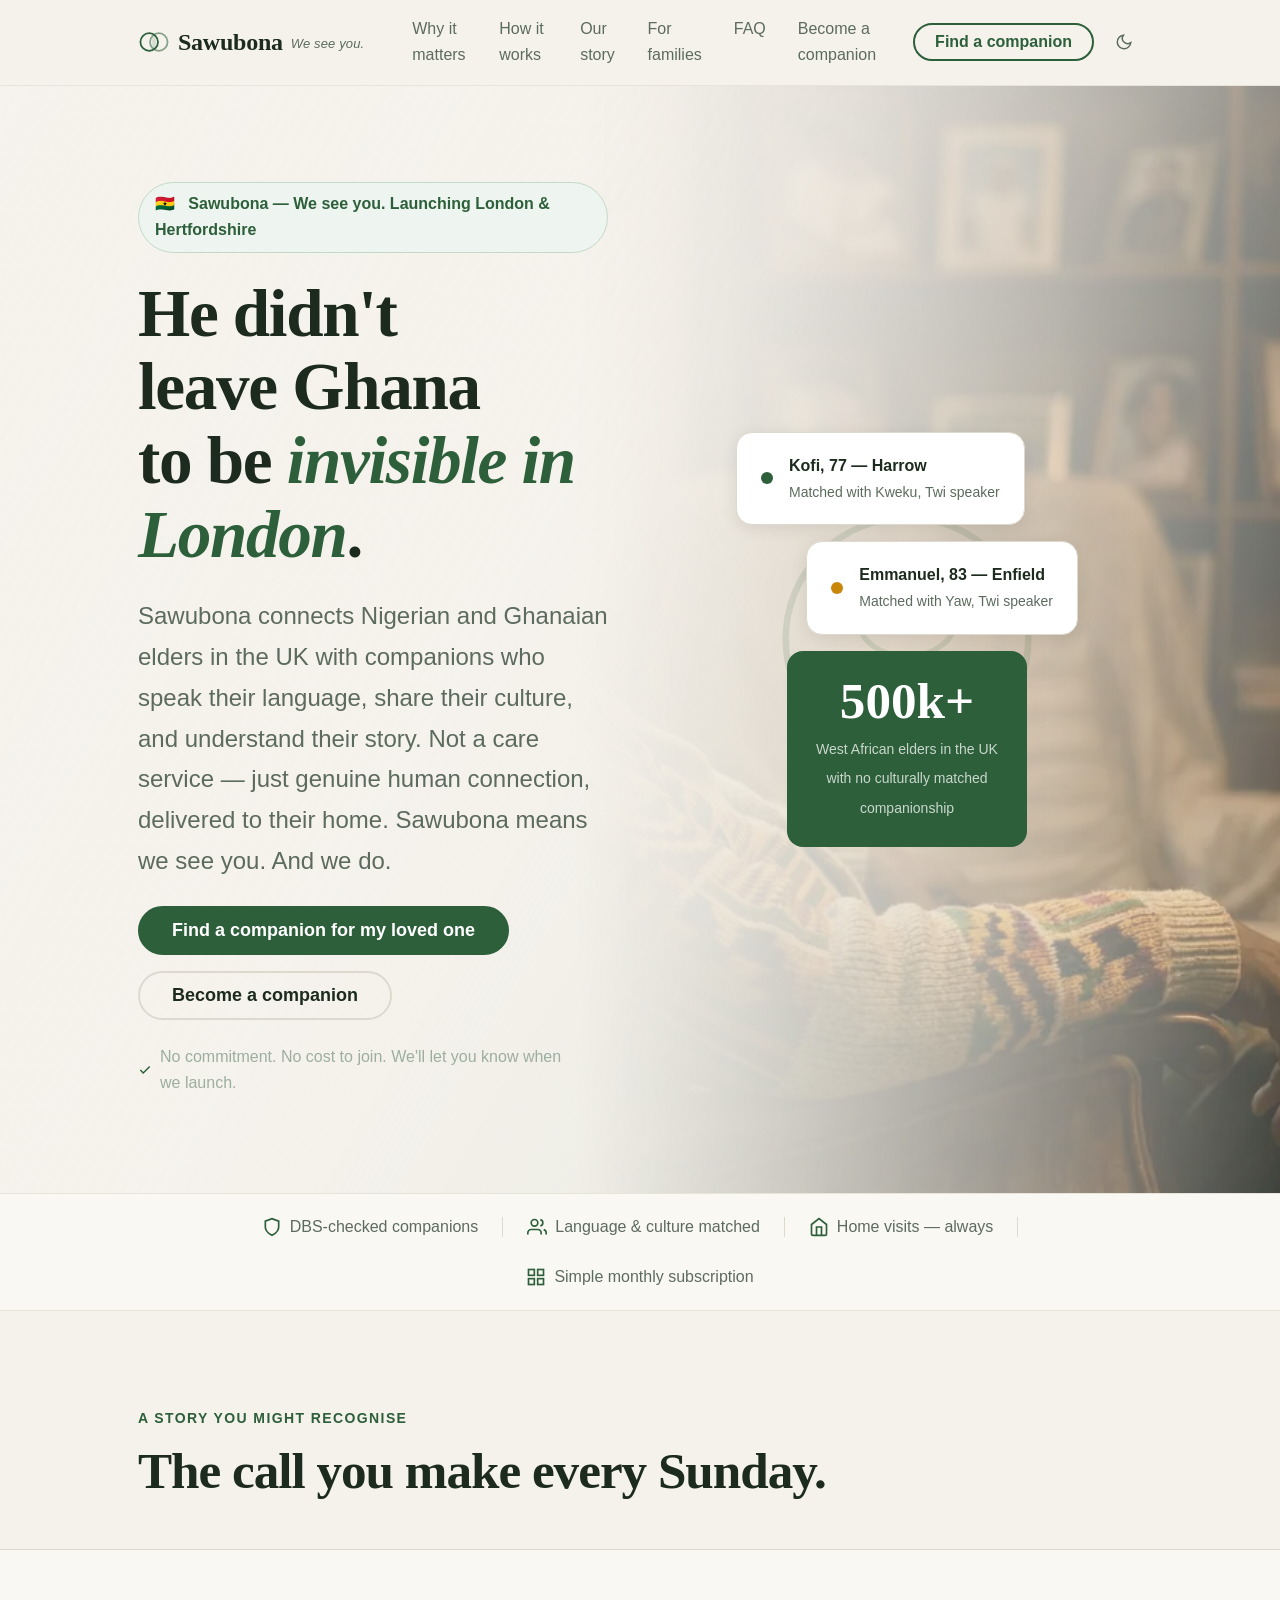
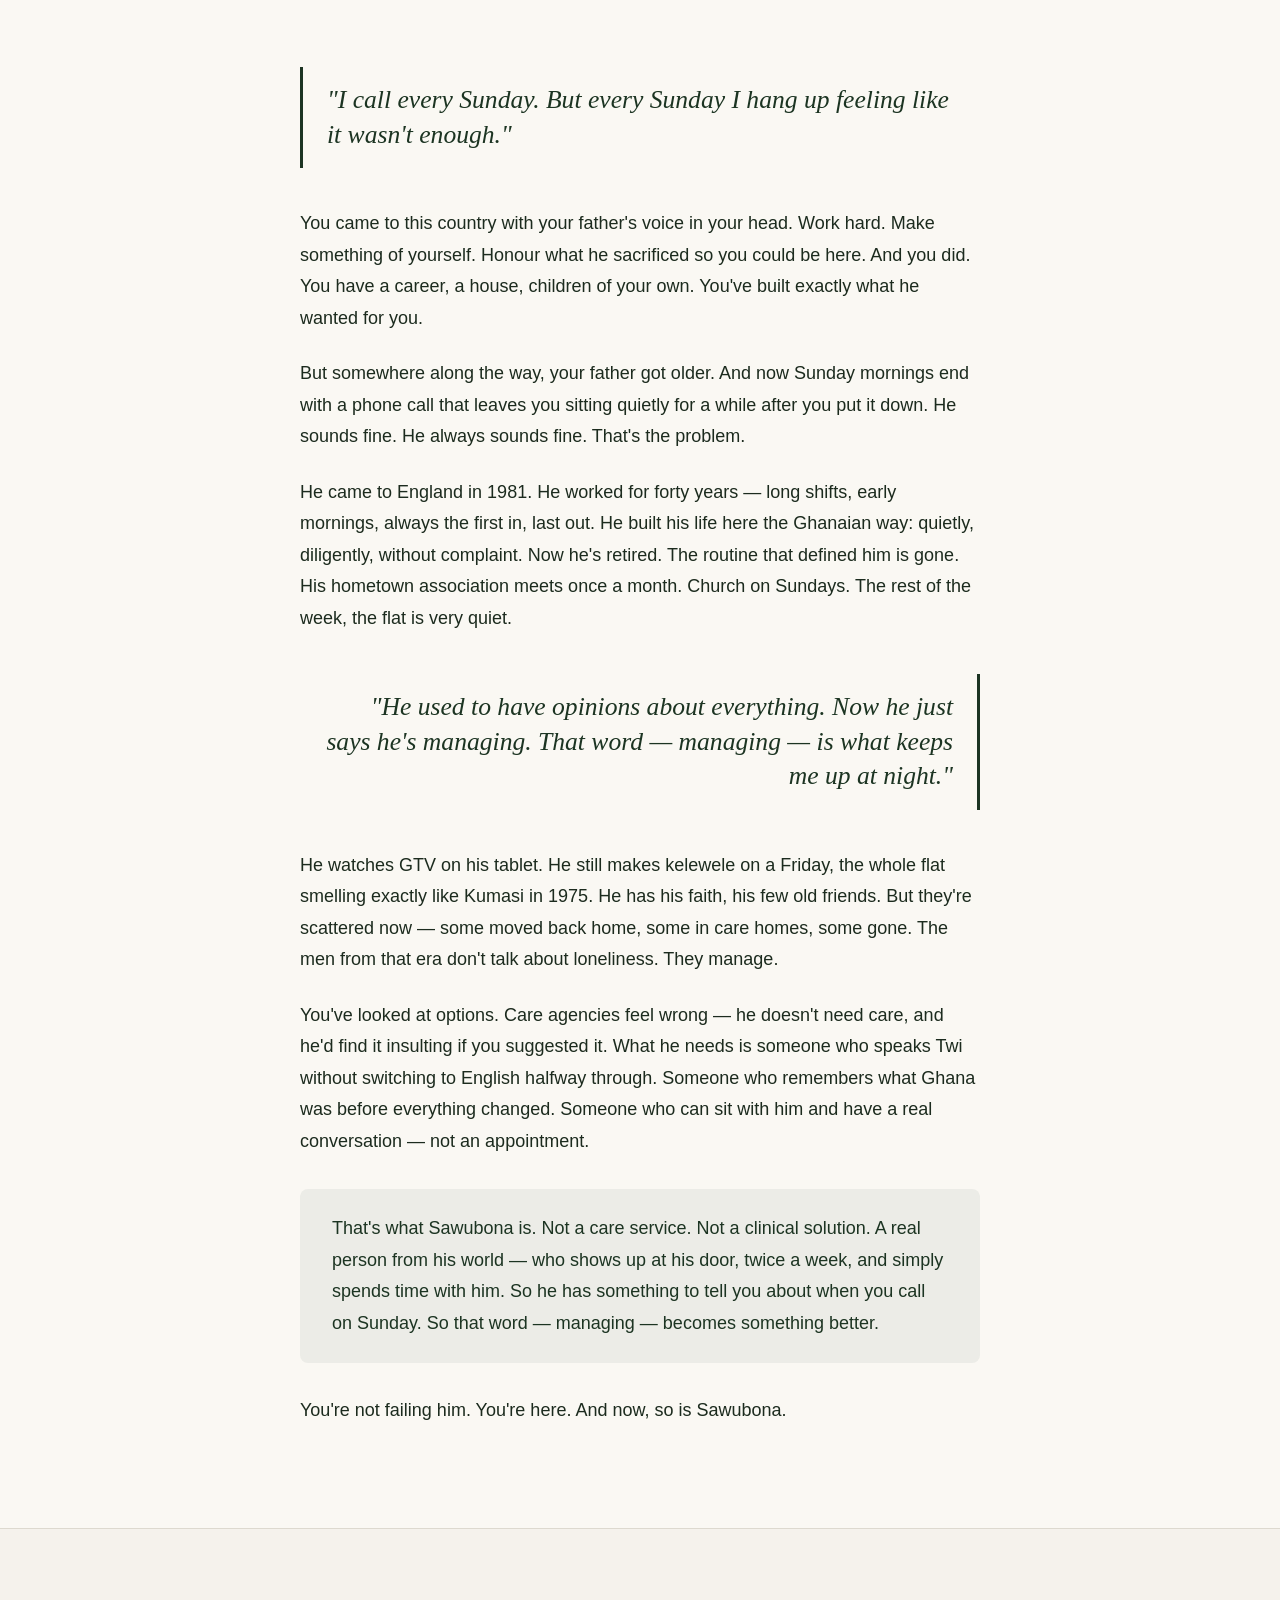
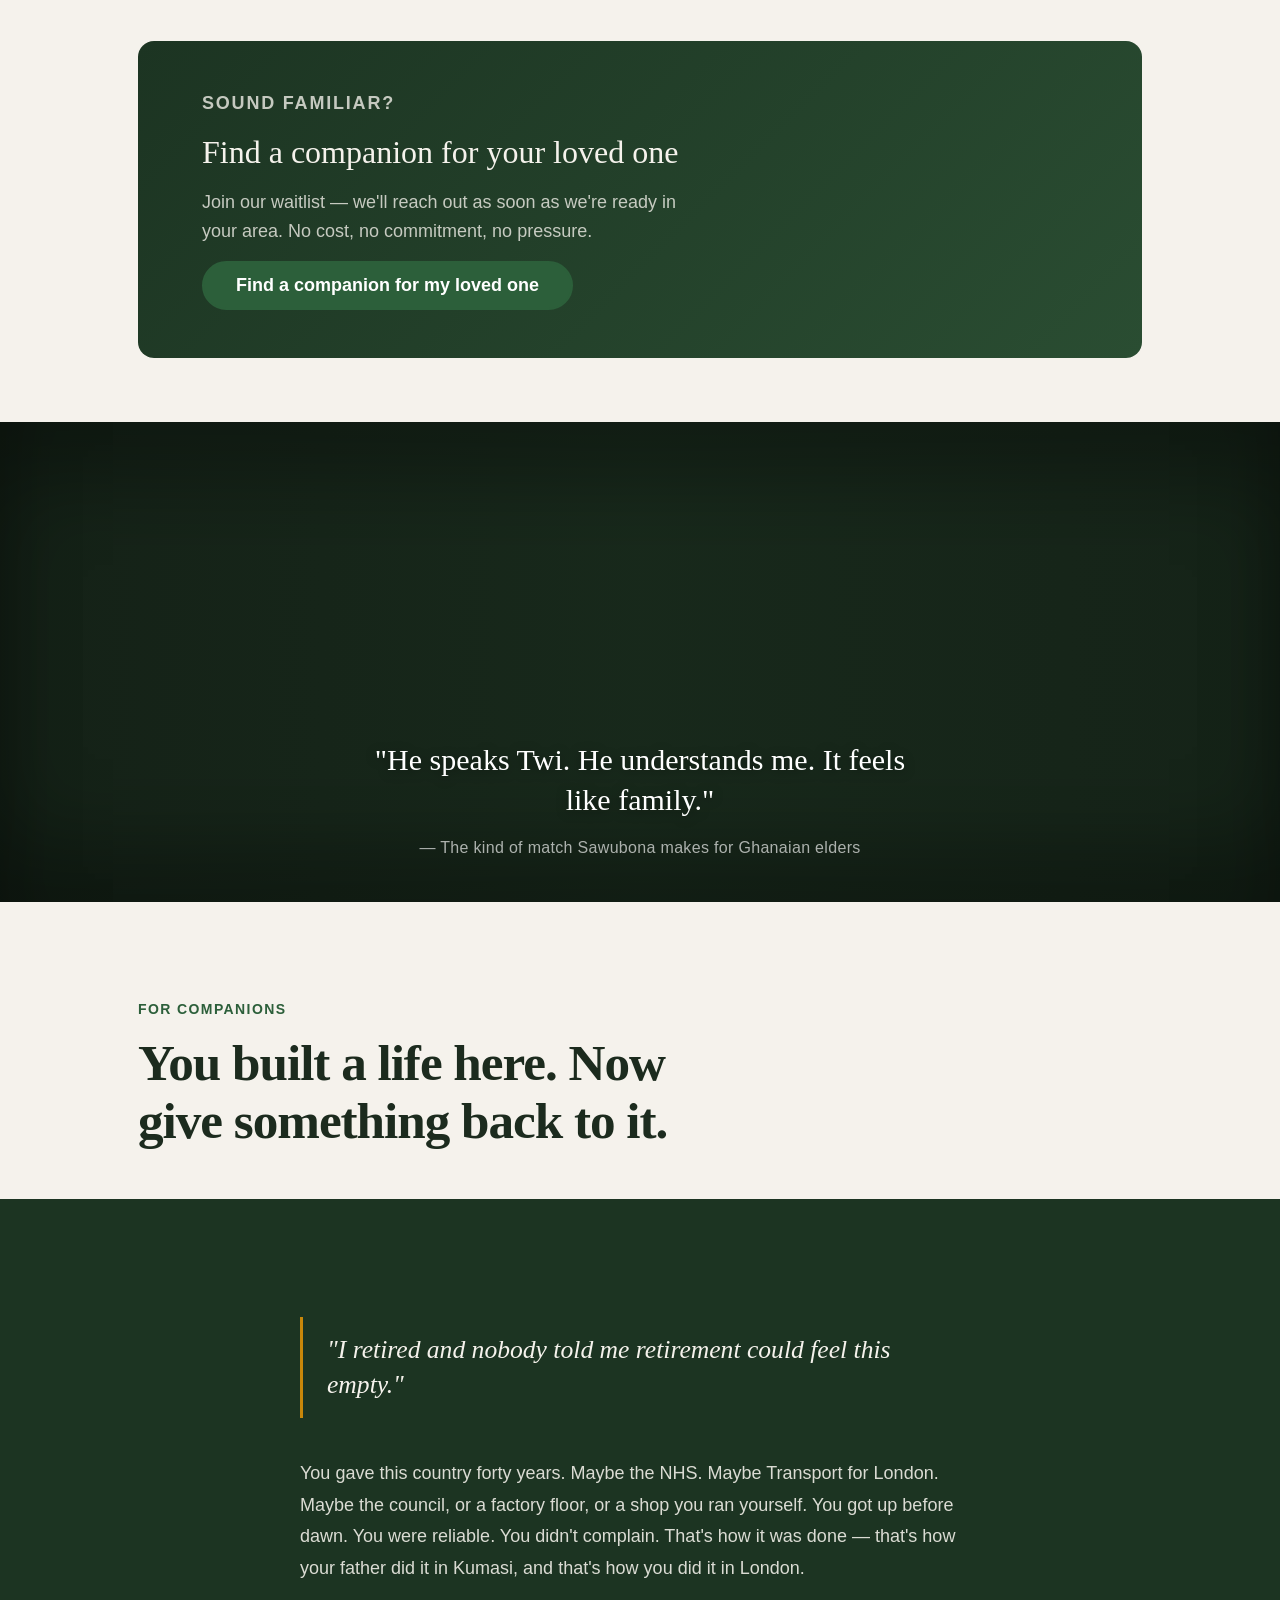
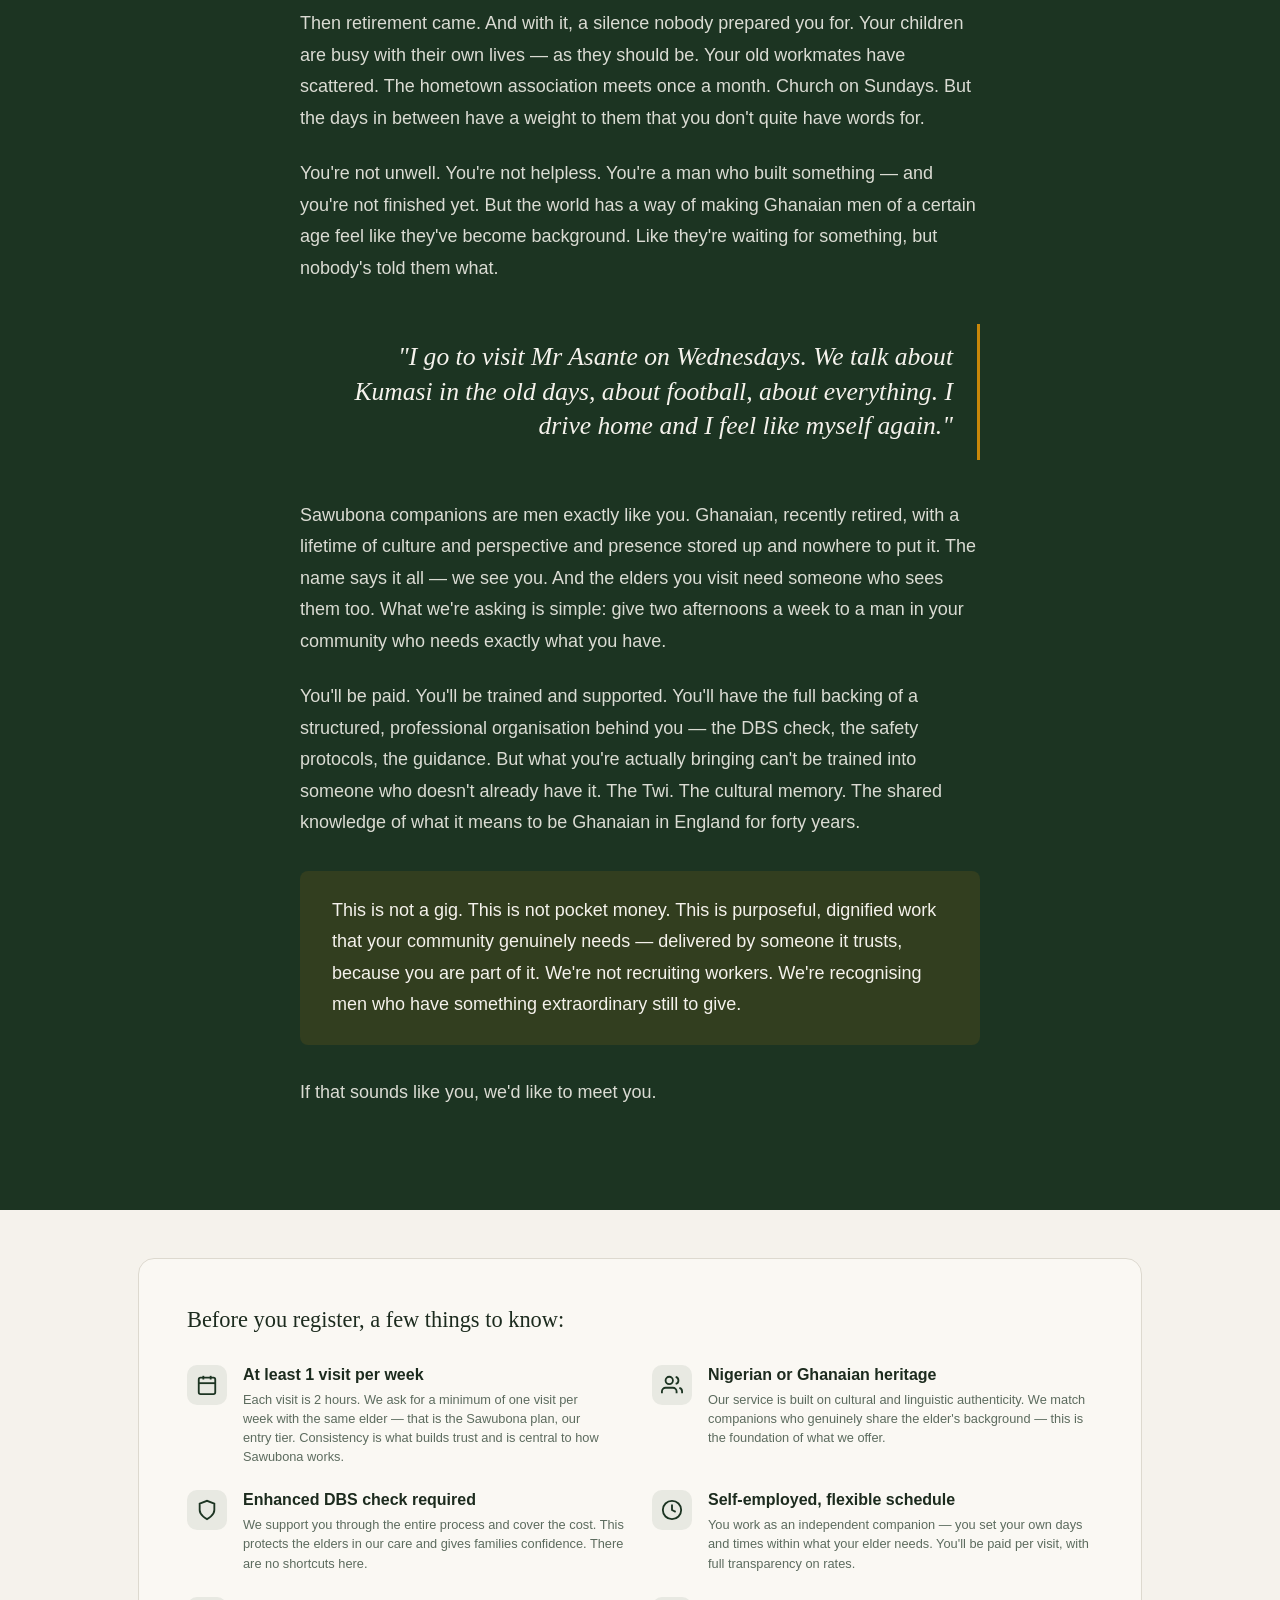
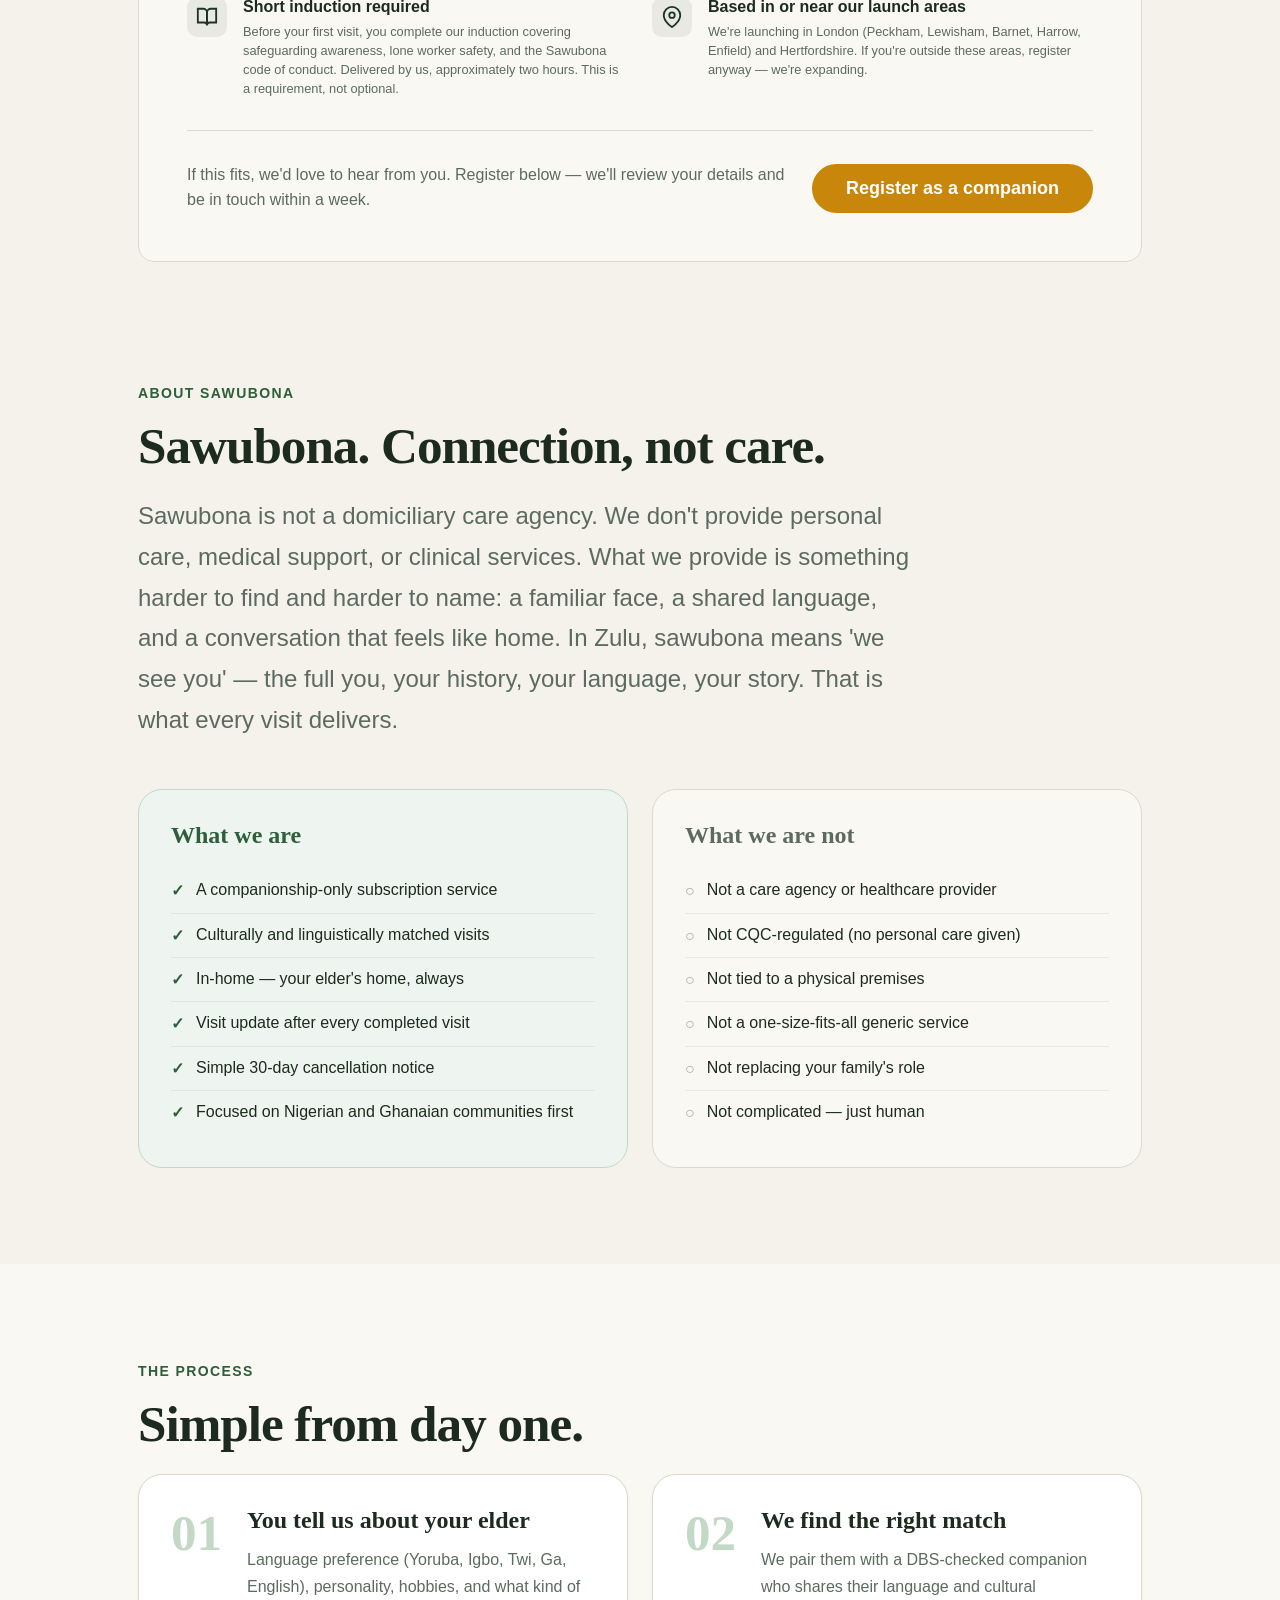
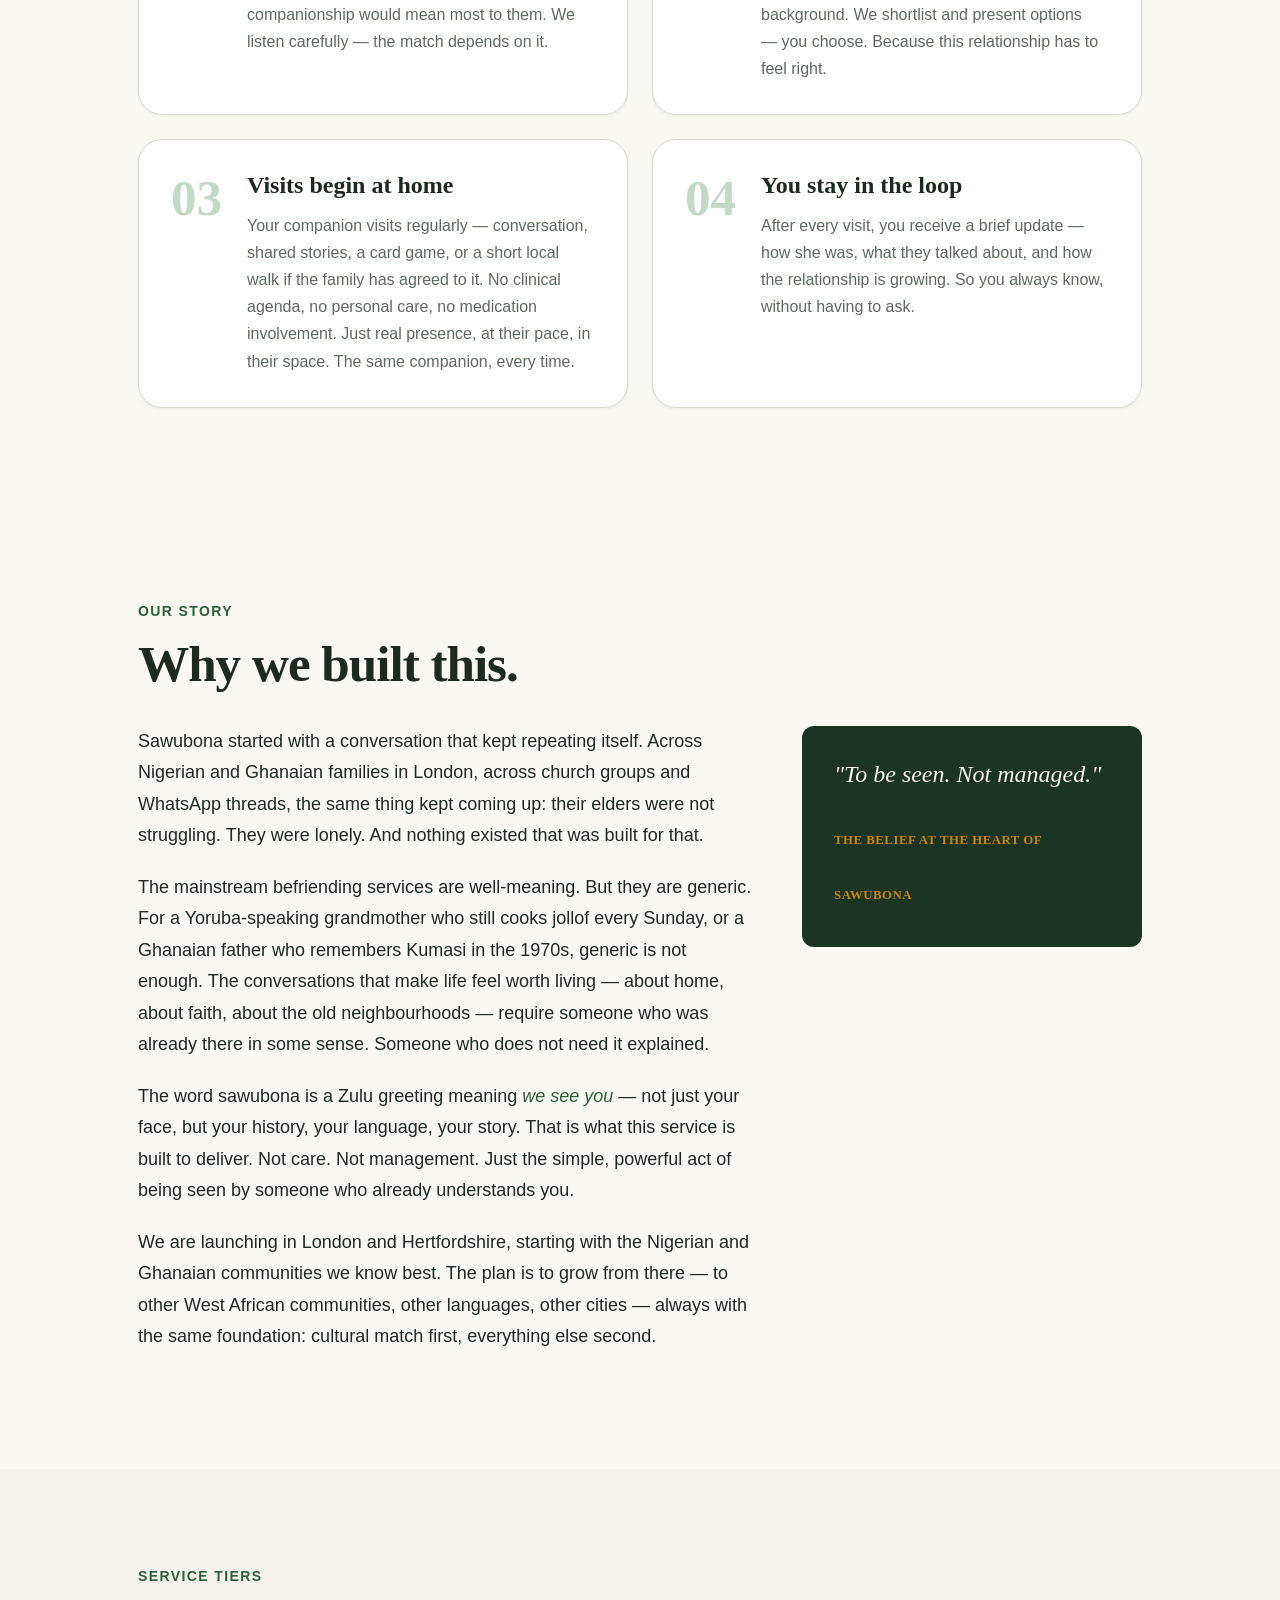
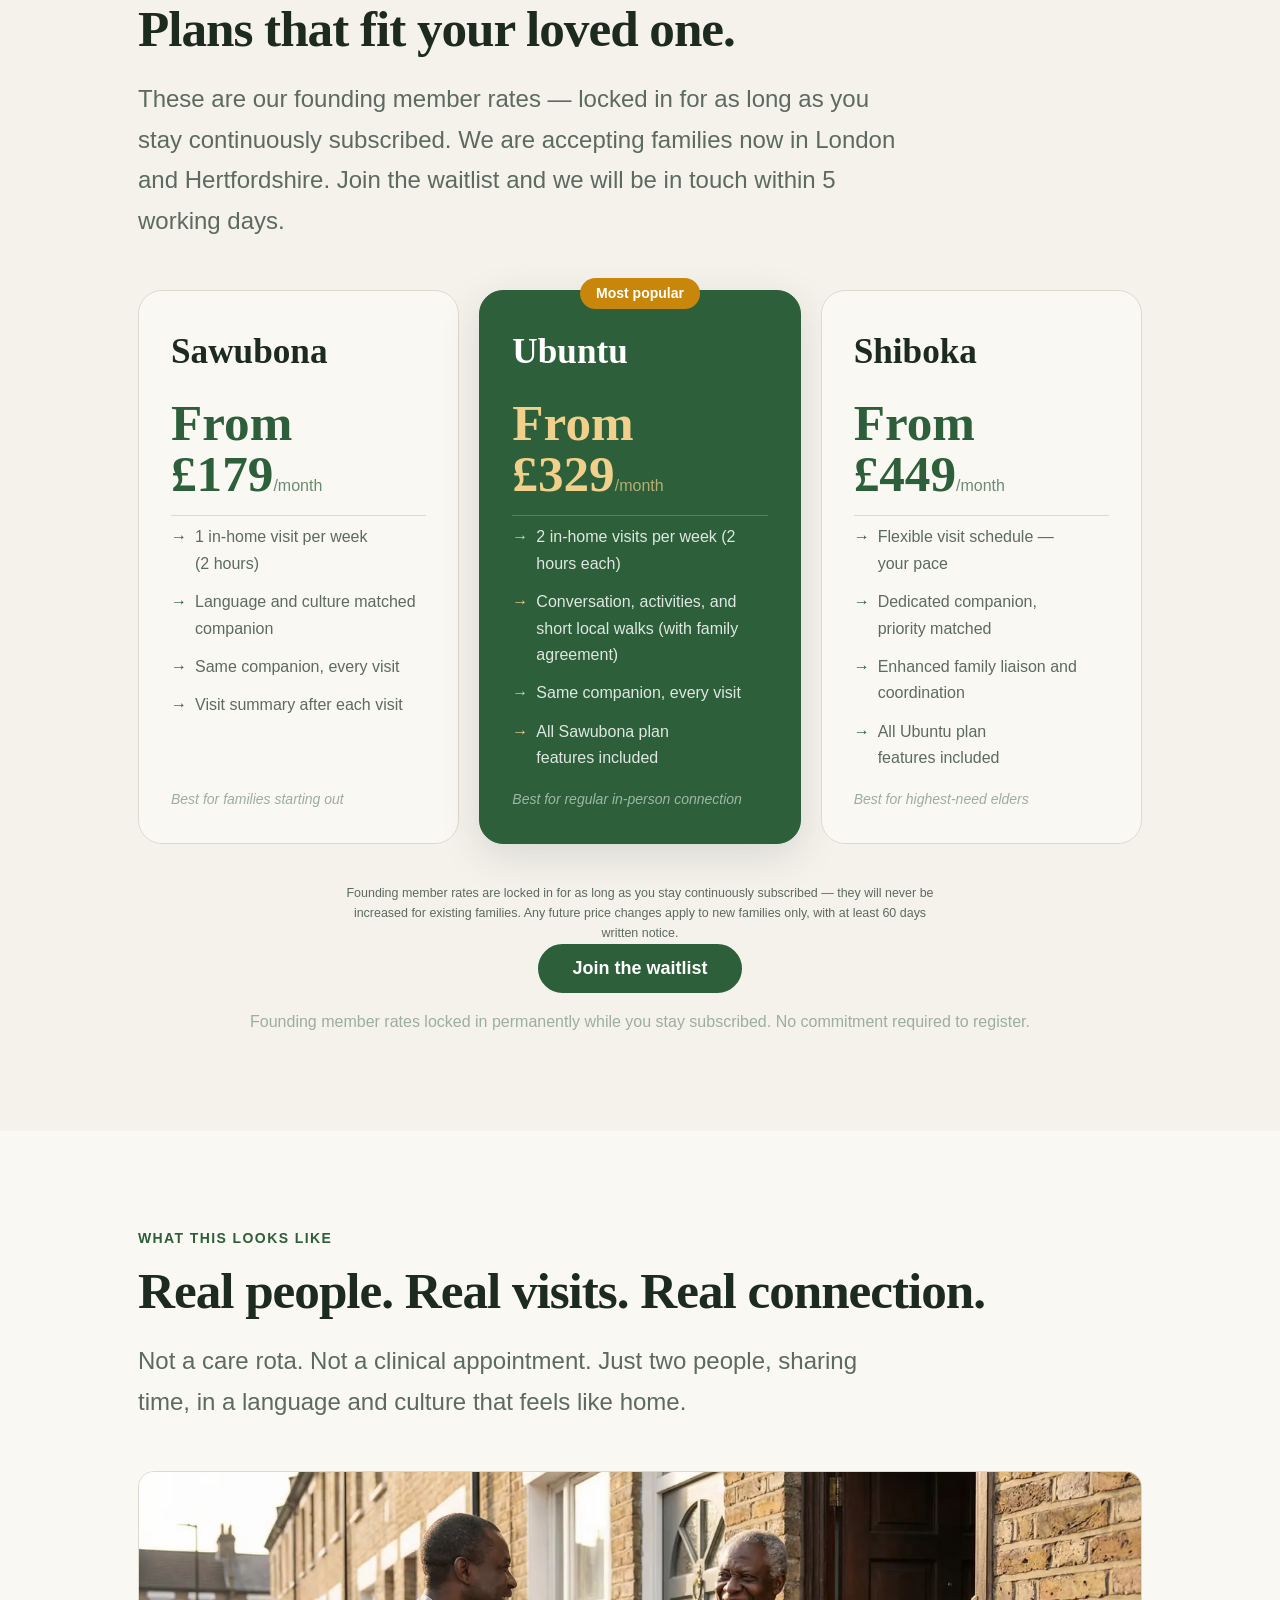
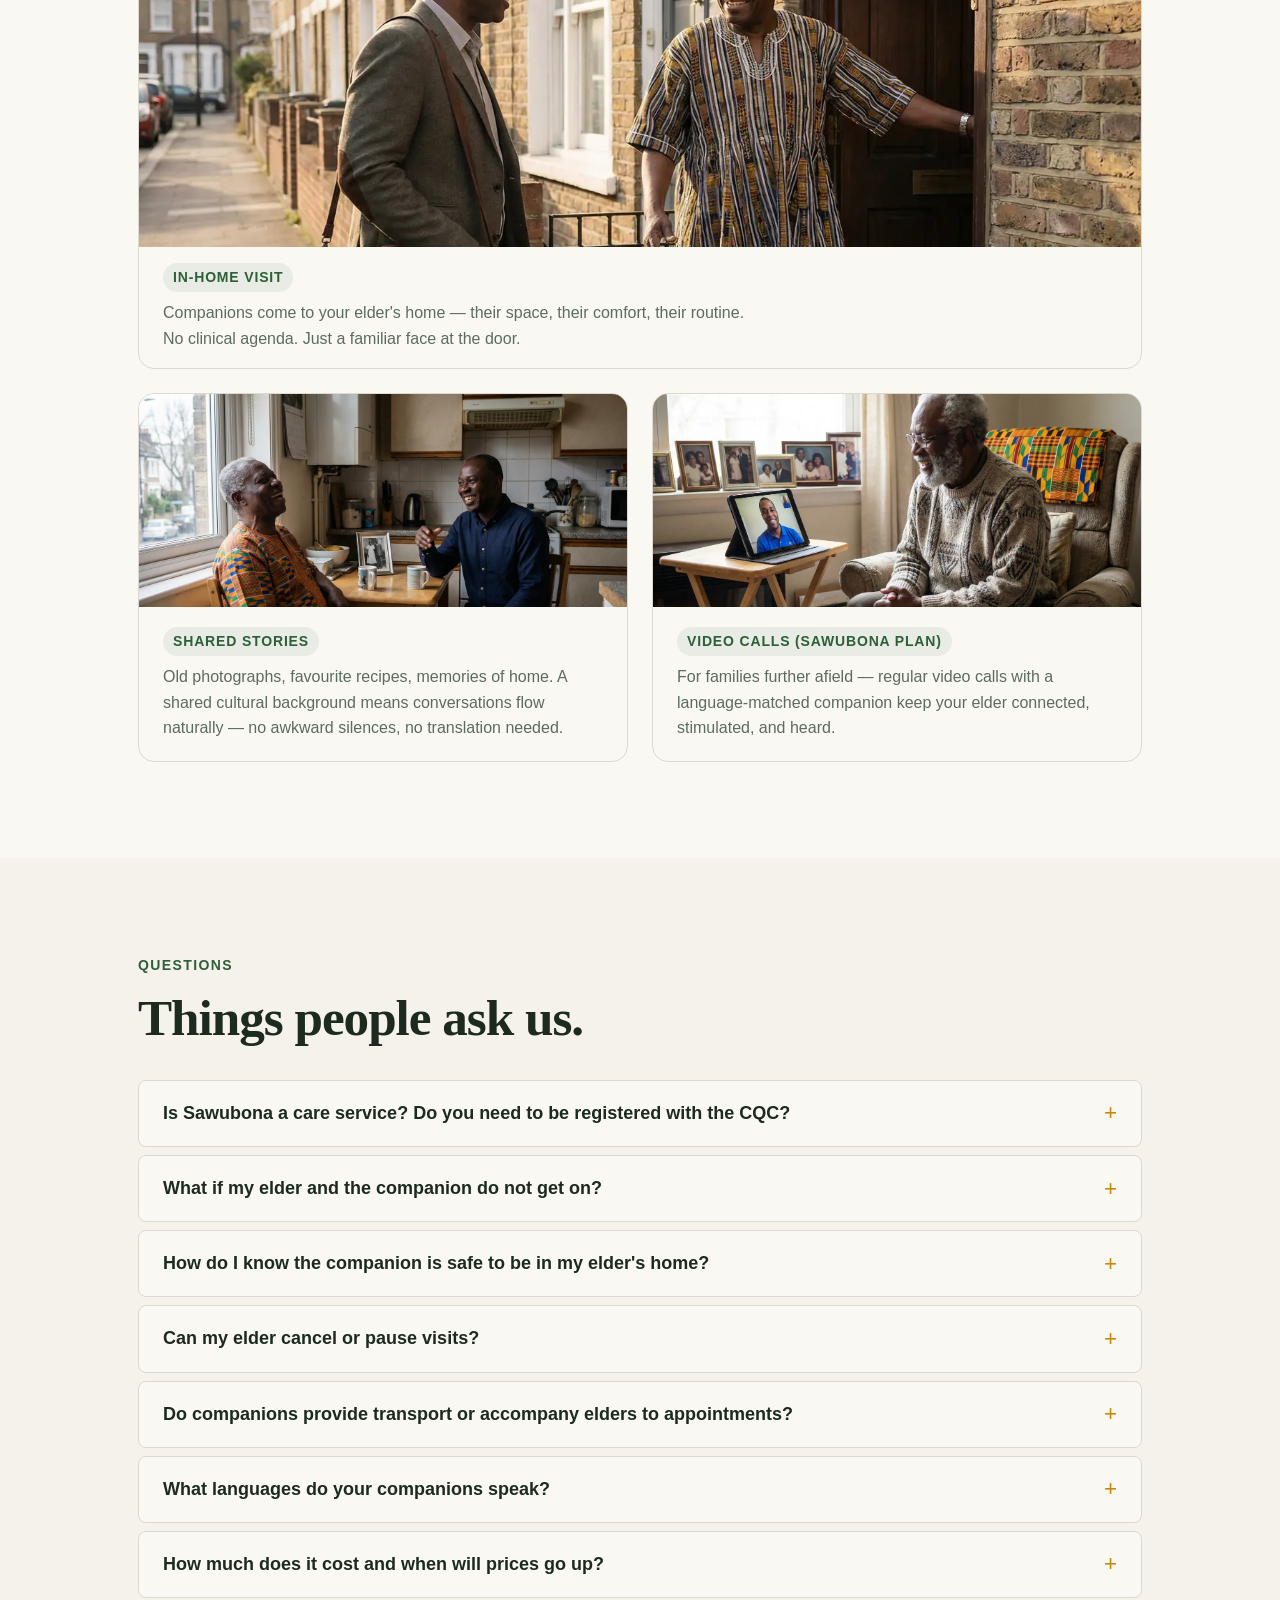
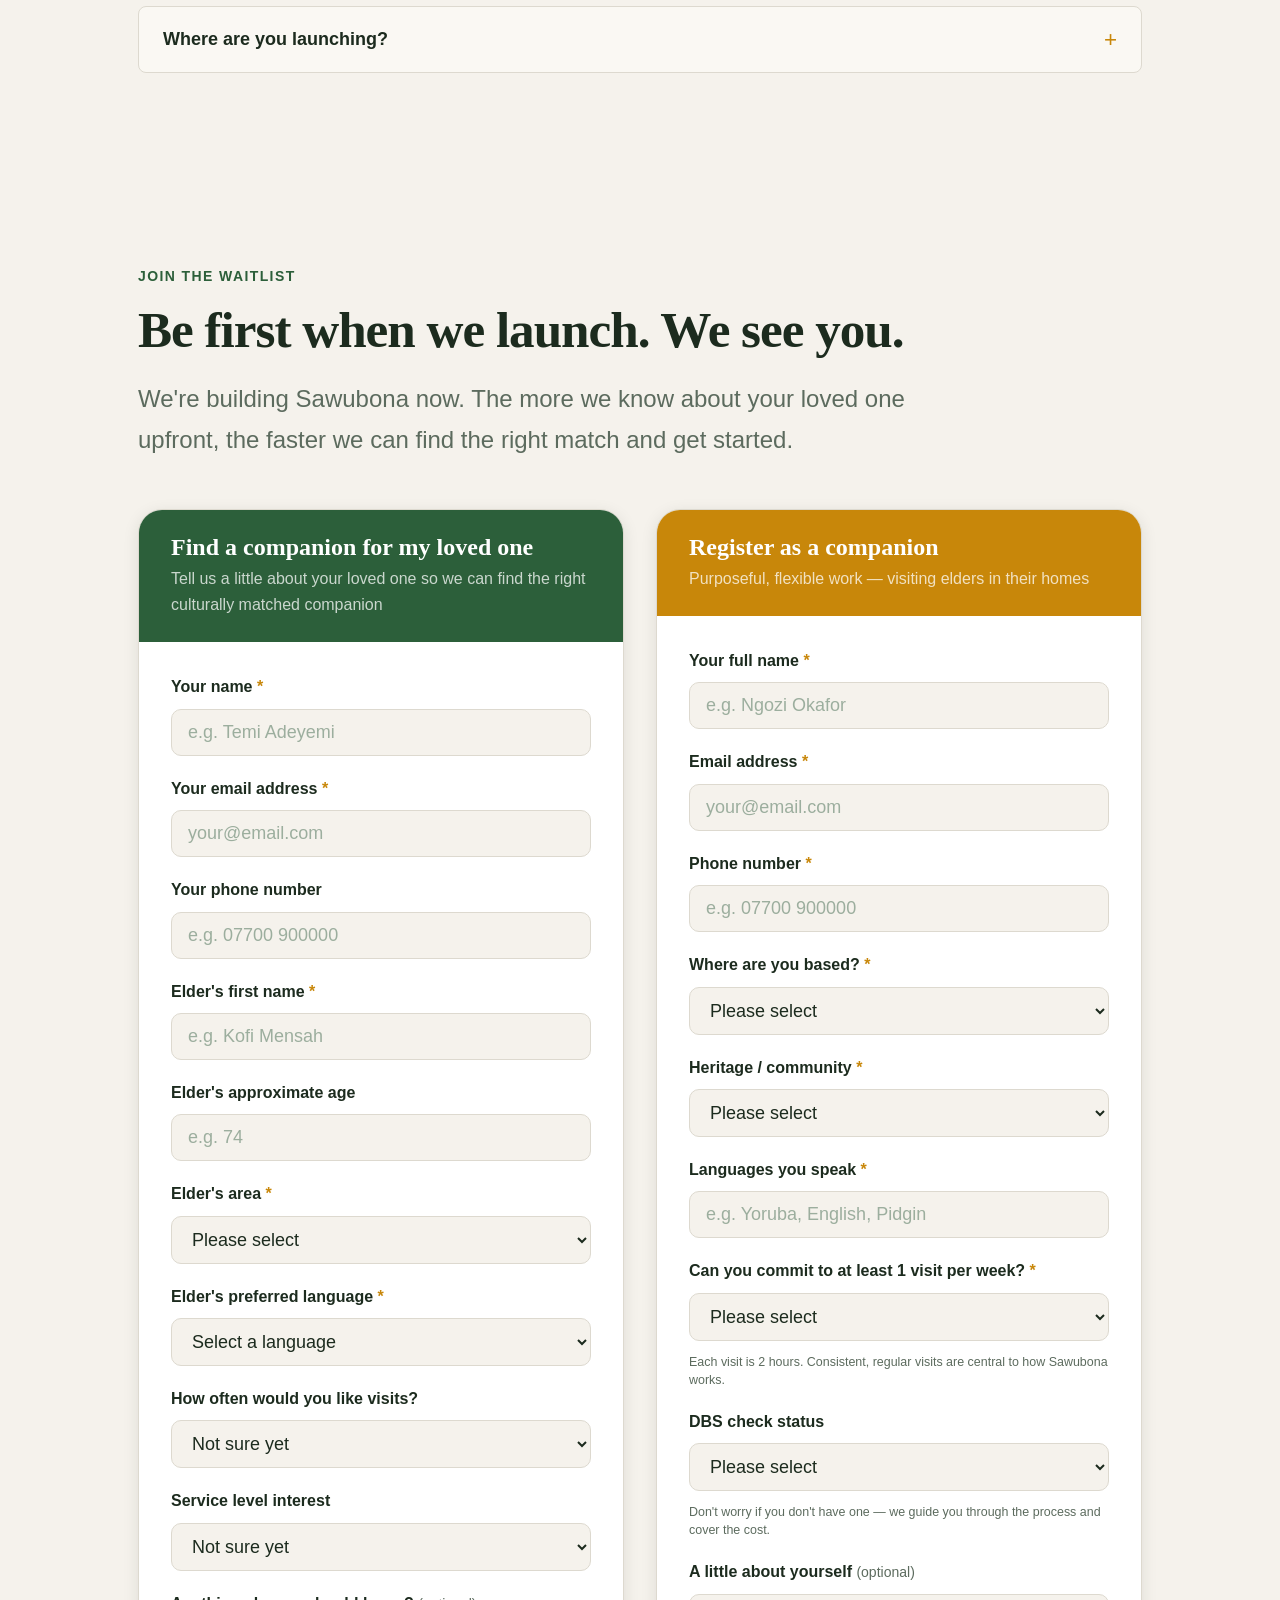
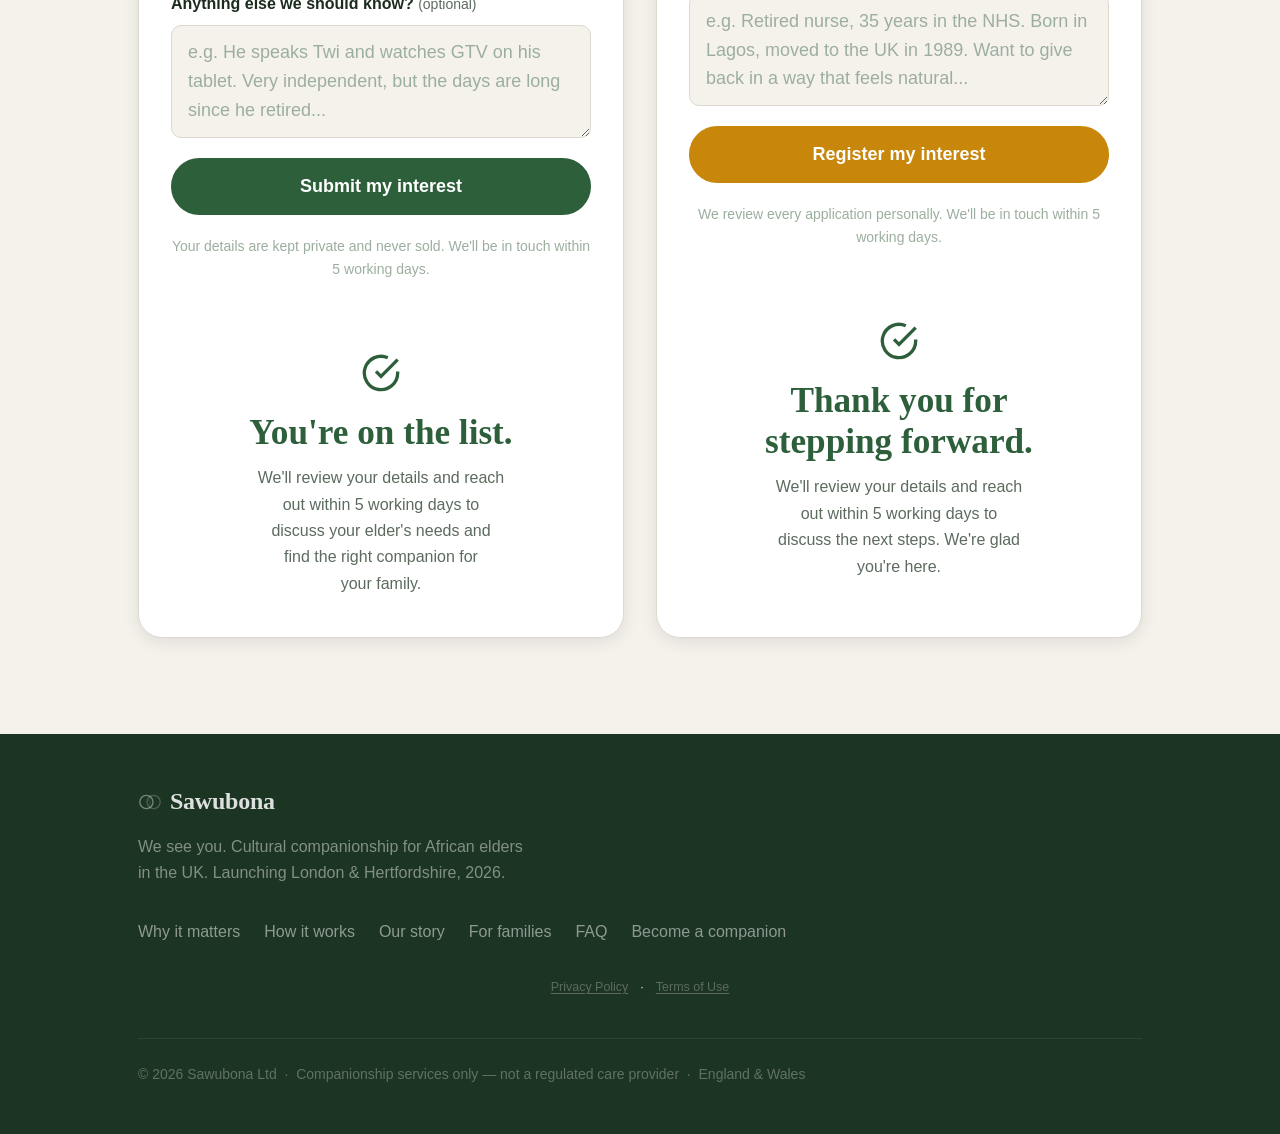
==== commit a5f4eaf2: "Copy corrections: loved one, inclusive hero sub, minimum 1 visit" ====
--- a/sawubona-unified/index.html
+++ b/sawubona-unified/index.html
@@ -28,7 +28,9 @@
       <nav class="nav__links" aria-label="Primary">
         <a href="#our-story">Why it matters</a>
         <a href="#how-it-works">How it works</a>
+        <a href="#about-us">Our story</a>
         <a href="#for-families">For families</a>
+        <a href="#faq">FAQ</a>
         <a href="#become-companion">Become a companion</a>
       </nav>
       <div class="nav__actions">
@@ -48,7 +50,9 @@
     <nav class="mobile-menu__nav" aria-label="Mobile navigation">
       <a href="#our-story" class="mobile-menu__link">Why it matters</a>
       <a href="#how-it-works" class="mobile-menu__link">How it works</a>
+      <a href="#about-us" class="mobile-menu__link">Our story</a>
       <a href="#for-families" class="mobile-menu__link">For families</a>
+      <a href="#faq" class="mobile-menu__link">FAQ</a>
       <a href="#become-companion" class="mobile-menu__link">Become a companion</a>
     </nav>
     <div class="mobile-menu__ctas">
@@ -78,7 +82,7 @@
         </p>
         <div class="hero__ctas">
           <button class="btn btn--primary btn--lg" onclick="scrollToForm('family')">
-            Find a companion for my family
+            Find a companion for my loved one
           </button>
           <button class="btn btn--ghost btn--lg" onclick="scrollToForm('companion')">
             Become a companion
@@ -193,9 +197,9 @@
       <div class="story-cta-block">
         <div class="story-cta-inner">
           <p class="story-cta-label">Sound familiar?</p>
-          <h3 id="story-cta-heading">Find a companion for your family</h3>
+          <h3 id="story-cta-heading">Find a companion for your loved one</h3>
           <p>Join our waitlist — we'll reach out as soon as we're ready in your area. No cost, no commitment, no pressure.</p>
-          <button class="btn btn--primary btn--lg" onclick="scrollToForm('family')">Find a companion for my family</button>
+          <button class="btn btn--primary btn--lg" onclick="scrollToForm('family')">Find a companion for my loved one</button>
         </div>
       </div>
     </div>
@@ -262,8 +266,8 @@
           <div class="prereq-item">
             <div class="prereq-icon"><svg width="22" height="22" viewBox="0 0 24 24" fill="none" stroke="currentColor" stroke-width="2"><rect x="3" y="4" width="18" height="18" rx="2" ry="2"/><line x1="16" y1="2" x2="16" y2="6"/><line x1="8" y1="2" x2="8" y2="6"/><line x1="3" y1="10" x2="21" y2="10"/></svg></div>
             <div>
-              <strong>Minimum 2 visits per week</strong>
-              <p>Each visit is 2 hours. We need companions who can commit to a regular weekly schedule with the same elder. Consistency is what builds trust and is central to how Sawubona works.</p>
+              <strong>At least 1 visit per week</strong>
+              <p>Each visit is 2 hours. We ask for a minimum of one visit per week with the same elder — that is the Sawubona plan, our entry tier. Consistency is what builds trust and is central to how Sawubona works.</p>
             </div>
           </div>
           <div class="prereq-item">
@@ -381,11 +385,42 @@
     </div>
   </section>
 
+
+  <!-- OUR STORY -->
+  <section class="section section--tinted" id="about-us">
+    <div class="container">
+      <div class="section-label">Our story</div>
+      <h2 class="section-title">Why we built this.</h2>
+      <div class="our-story">
+        <div class="our-story__body">
+          <p>
+            Sawubona started with a conversation that kept repeating itself. Across Nigerian and Ghanaian families in London, across church groups and WhatsApp threads, the same thing kept coming up: their elders were not struggling. They were lonely. And nothing existed that was built for that.
+          </p>
+          <p>
+            The mainstream befriending services are well-meaning. But they are generic. For a Yoruba-speaking grandmother who still cooks jollof every Sunday, or a Ghanaian father who remembers Kumasi in the 1970s, generic is not enough. The conversations that make life feel worth living — about home, about faith, about the old neighbourhoods — require someone who was already there in some sense. Someone who does not need it explained.
+          </p>
+          <p>
+            The word sawubona is a Zulu greeting meaning <em>we see you</em> — not just your face, but your history, your language, your story. That is what this service is built to deliver. Not care. Not management. Just the simple, powerful act of being seen by someone who already understands you.
+          </p>
+          <p>
+            We are launching in London and Hertfordshire, starting with the Nigerian and Ghanaian communities we know best. The plan is to grow from there — to other West African communities, other languages, other cities — always with the same foundation: cultural match first, everything else second.
+          </p>
+        </div>
+        <div class="our-story__belief">
+          <blockquote class="story-belief">
+            <p>"To be seen. Not managed."</p>
+            <cite>The belief at the heart of Sawubona</cite>
+          </blockquote>
+        </div>
+      </div>
+    </div>
+  </section>
+
   <!-- PLANS -->
   <section class="section" id="for-families">
     <div class="container">
       <div class="section-label">Service tiers</div>
-      <h2 class="section-title">Plans that fit your family.</h2>
+      <h2 class="section-title">Plans that fit your loved one.</h2>
       <p class="section-intro">These are our founding member rates — locked in for as long as you stay continuously subscribed. We are accepting families now in London and Hertfordshire. Join the waitlist and we will be in touch within 5 working days.</p>
       <div class="plans">
         <div class="plan">
@@ -425,7 +460,7 @@
       </div>
       <p class="plans__smallprint">Founding member rates are locked in for as long as you stay continuously subscribed — they will never be increased for existing families. Any future price changes apply to new families only, with at least 60 days written notice.</p>
       <div class="plans__cta">
-        <button class="btn btn--primary btn--lg" onclick="scrollToForm('family')">Join the family waitlist</button>
+        <button class="btn btn--primary btn--lg" onclick="scrollToForm('family')">Join the waitlist</button>
         <p class="plans__note">Founding member rates locked in permanently while you stay subscribed. No commitment required to register.</p>
       </div>
     </div>
@@ -470,6 +505,74 @@
   </section>
 
   <!-- WAITLIST FORMS -->
+
+  <!-- FAQ -->
+  <section class="section" id="faq">
+    <div class="container">
+      <div class="section-label">Questions</div>
+      <h2 class="section-title">Things people ask us.</h2>
+      <div class="faq-list">
+
+        <details class="faq-item">
+          <summary class="faq-question">Is Sawubona a care service? Do you need to be registered with the CQC?</summary>
+          <div class="faq-answer">
+            <p>No. Sawubona is a companionship service, not a care agency. We do not provide personal care, medication support, or any clinical services. Because of this, we do not require CQC registration. Our companions visit elders at home for conversation, shared time, and cultural connection — nothing more.</p>
+          </div>
+        </details>
+
+        <details class="faq-item">
+          <summary class="faq-question">What if my elder and the companion do not get on?</summary>
+          <div class="faq-answer">
+            <p>We take the match seriously before we make it. We will not send a companion to meet your elder without being confident the fit is right. But if after the introductory meeting it does not feel right, we find a different companion. No charge for the introductory meeting. The relationship has to feel natural — that is the whole point.</p>
+          </div>
+        </details>
+
+        <details class="faq-item">
+          <summary class="faq-question">How do I know the companion is safe to be in my elder's home?</summary>
+          <div class="faq-answer">
+            <p>Every companion completes an enhanced DBS check before their first visit. They are registered with the DBS Update Service, which means we can verify their status at any time. They also complete our induction, which covers safeguarding awareness and lone worker safety. We do not clear anyone until all checks are complete.</p>
+          </div>
+        </details>
+
+        <details class="faq-item">
+          <summary class="faq-question">Can my elder cancel or pause visits?</summary>
+          <div class="faq-answer">
+            <p>Yes. Subscriptions require 30 days written notice to cancel. If your elder is unwell or needs a break, visits can be paused and we will hold the companion relationship open. Founding member rates are protected for as long as the subscription remains active.</p>
+          </div>
+        </details>
+
+        <details class="faq-item">
+          <summary class="faq-question">Do companions provide transport or accompany elders to appointments?</summary>
+          <div class="faq-answer">
+            <p>No. Companions visit the elder at their home. They may go for a short local walk during a visit if the family has agreed to this in advance, but Sawubona is not a transport service and companions are not responsible for medical appointments or errands. We want to be clear about this because it is how we remain a companionship service and stay within our scope.</p>
+          </div>
+        </details>
+
+        <details class="faq-item">
+          <summary class="faq-question">What languages do your companions speak?</summary>
+          <div class="faq-answer">
+            <p>Our current companion network covers Yoruba, Igbo, Twi, Ga, Pidgin English, and English. Language match is our first matching criterion. If we cannot find a language match in your area, we will tell you honestly rather than send someone who does not speak your elder's language.</p>
+          </div>
+        </details>
+
+        <details class="faq-item">
+          <summary class="faq-question">How much does it cost and when will prices go up?</summary>
+          <div class="faq-answer">
+            <p>Families who register now receive founding member rates: Sawubona plan £179/month, Ubuntu plan £329/month, Shiboka plan £449/month. These rates are locked in permanently for continuously subscribed families. If we raise prices in the future, the increase applies only to new families. Existing families will never see a price change, and we give 60 days written notice before any change takes effect.</p>
+          </div>
+        </details>
+
+        <details class="faq-item">
+          <summary class="faq-question">Where are you launching?</summary>
+          <div class="faq-answer">
+            <p>We are launching in London (Peckham, Lewisham, Barnet, Harrow, and Enfield) and Hertfordshire. If you are outside these areas, register your interest anyway. We are expanding and we want to know where the need is.</p>
+          </div>
+        </details>
+
+      </div>
+    </div>
+  </section>
+
   <section class="section" id="waitlist">
     <div class="container">
       <div class="section-label">Join the waitlist</div>
@@ -481,8 +584,8 @@
         <!-- FAMILY FORM -->
         <div class="form-card" id="form-family">
           <div class="form-card__header form-card__header--teal">
-            <h3 id="family-form-heading">Find a companion for my family</h3>
-            <p id="family-form-sub">Tell us a little about your elder so we can find the right match</p>
+            <h3 id="family-form-heading">Find a companion for my loved one</h3>
+            <p id="family-form-sub">Tell us a little about your loved one so we can find the right match</p>
           </div>
           <form class="waitlist-form" id="family-form" novalidate>
             <input type="hidden" name="variant" id="family-variant-field" value="A" />
@@ -618,10 +721,10 @@
               <input type="text" id="comp-language" name="languages" placeholder="e.g. Yoruba, English, Pidgin" required />
             </div>
             <div class="field">
-              <label for="comp-availability">Can you commit to at least 2 visits per week? <span class="field-required">*</span></label>
+              <label for="comp-availability">Can you commit to at least 1 visit per week? <span class="field-required">*</span></label>
               <select id="comp-availability" name="availability" required>
                 <option value="">Please select</option>
-                <option value="yes-2">Yes — I can do 2 visits per week</option>
+                <option value="yes-2">Yes — I can do at least 1 visit per week</option>
                 <option value="yes-more">Yes — I can do 3 or more per week</option>
                 <option value="maybe">Possibly — depends on the schedule</option>
                 <option value="no">Not right now — fewer than 2 per week</option>
@@ -674,8 +777,15 @@
       <div class="footer__links">
         <a href="#our-story">Why it matters</a>
         <a href="#how-it-works">How it works</a>
+        <a href="#about-us">Our story</a>
         <a href="#for-families">For families</a>
+        <a href="#faq">FAQ</a>
         <a href="#become-companion">Become a companion</a>
+      </div>
+      <div class="footer__policy-links">
+        <a href="privacy.html">Privacy Policy</a>
+        <span>·</span>
+        <a href="terms.html">Terms of Use</a>
       </div>
       <p class="footer__legal">© 2026 Sawubona Ltd &nbsp;·&nbsp; Companionship services only — not a regulated care provider &nbsp;·&nbsp; England &amp; Wales</p>
     </div>
--- a/sawubona-unified/style.css
+++ b/sawubona-unified/style.css
@@ -1617,3 +1617,228 @@
   margin-top: 2px;
   letter-spacing: 0.01em;
 }
+
+/* ============================================================
+   OUR STORY SECTION
+   ============================================================ */
+
+.our-story {
+  display: grid;
+  grid-template-columns: 1fr 340px;
+  gap: var(--space-12);
+  align-items: start;
+  margin-top: var(--space-8);
+}
+
+.our-story__body p {
+  font-size: var(--text-base);
+  line-height: 1.75;
+  color: var(--color-text);
+  margin-bottom: var(--space-5);
+}
+
+.our-story__body em {
+  font-style: italic;
+  color: var(--color-primary);
+}
+
+.story-belief {
+  background: #1C3422;
+  border-radius: 12px;
+  padding: var(--space-8) var(--space-8);
+  margin: 0;
+  position: sticky;
+  top: 100px;
+}
+
+.story-belief p {
+  font-family: 'Boska', Georgia, serif;
+  font-size: clamp(1.2rem, 2vw, 1.5rem);
+  font-weight: 500;
+  color: #F5F2EC;
+  line-height: 1.35;
+  font-style: italic;
+  margin: 0 0 var(--space-4) 0;
+}
+
+.story-belief cite {
+  font-size: 0.8rem;
+  color: #C8870A;
+  font-style: normal;
+  letter-spacing: 0.04em;
+  text-transform: uppercase;
+  font-weight: 600;
+}
+
+@media (max-width: 768px) {
+  .our-story {
+    grid-template-columns: 1fr;
+  }
+  .story-belief {
+    position: static;
+  }
+}
+
+/* ============================================================
+   TESTIMONIALS
+   ============================================================ */
+
+.testimonials-grid {
+  display: grid;
+  grid-template-columns: repeat(2, 1fr);
+  gap: var(--space-6);
+  margin-top: var(--space-8);
+}
+
+.testimonial {
+  background: var(--color-surface);
+  border: 1px solid var(--color-border);
+  border-radius: 12px;
+  padding: var(--space-8);
+  display: flex;
+  flex-direction: column;
+  gap: var(--space-5);
+}
+
+.testimonial__quote {
+  position: relative;
+}
+
+.testimonial__quote svg {
+  color: #1C3422;
+  margin-bottom: var(--space-2);
+}
+
+.testimonial__quote p {
+  font-size: var(--text-sm);
+  line-height: 1.75;
+  color: var(--color-text);
+  font-style: italic;
+  margin: 0;
+}
+
+.testimonial__author {
+  display: flex;
+  align-items: center;
+  gap: var(--space-3);
+  border-top: 1px solid var(--color-border);
+  padding-top: var(--space-4);
+  margin-top: auto;
+}
+
+.testimonial__author-info strong {
+  display: block;
+  font-size: var(--text-sm);
+  font-weight: 600;
+  color: var(--color-text);
+}
+
+.testimonial__author-info span {
+  font-size: 0.78rem;
+  color: var(--color-text-muted);
+}
+
+@media (max-width: 640px) {
+  .testimonials-grid {
+    grid-template-columns: 1fr;
+  }
+}
+
+/* ============================================================
+   FAQ
+   ============================================================ */
+
+.faq-list {
+  margin-top: var(--space-8);
+  display: flex;
+  flex-direction: column;
+  gap: var(--space-2);
+}
+
+.faq-item {
+  border: 1px solid var(--color-border);
+  border-radius: 8px;
+  background: var(--color-surface);
+  overflow: hidden;
+}
+
+.faq-question {
+  display: flex;
+  align-items: center;
+  justify-content: space-between;
+  padding: var(--space-5) var(--space-6);
+  font-size: var(--text-base);
+  font-weight: 600;
+  color: var(--color-text);
+  cursor: pointer;
+  list-style: none;
+  gap: var(--space-4);
+  line-height: 1.4;
+}
+
+.faq-question::-webkit-details-marker { display: none; }
+.faq-question::marker { display: none; }
+
+.faq-question::after {
+  content: '+';
+  font-size: 1.4rem;
+  font-weight: 300;
+  color: #C8870A;
+  flex-shrink: 0;
+  line-height: 1;
+  transition: transform 0.2s ease;
+}
+
+details[open] .faq-question::after {
+  transform: rotate(45deg);
+}
+
+details[open] .faq-item,
+.faq-item:has(> summary[open]) {
+  border-color: #1C3422;
+}
+
+details[open] .faq-question {
+  color: #1C3422;
+  border-bottom: 1px solid var(--color-border);
+}
+
+.faq-answer {
+  padding: var(--space-5) var(--space-6);
+}
+
+.faq-answer p {
+  font-size: var(--text-sm);
+  line-height: 1.7;
+  color: var(--color-text-muted);
+  margin: 0;
+}
+
+/* ============================================================
+   FOOTER POLICY LINKS
+   ============================================================ */
+
+.footer__policy-links {
+  display: flex;
+  align-items: center;
+  justify-content: center;
+  gap: var(--space-3);
+  margin-bottom: var(--space-2);
+  flex-wrap: wrap;
+}
+
+.footer__policy-links a {
+  font-size: 0.78rem;
+  color: var(--color-text-muted);
+  text-decoration: underline;
+  text-underline-offset: 2px;
+}
+
+.footer__policy-links a:hover {
+  color: #C8870A;
+}
+
+.footer__policy-links span {
+  font-size: 0.78rem;
+  color: var(--color-border);
+}
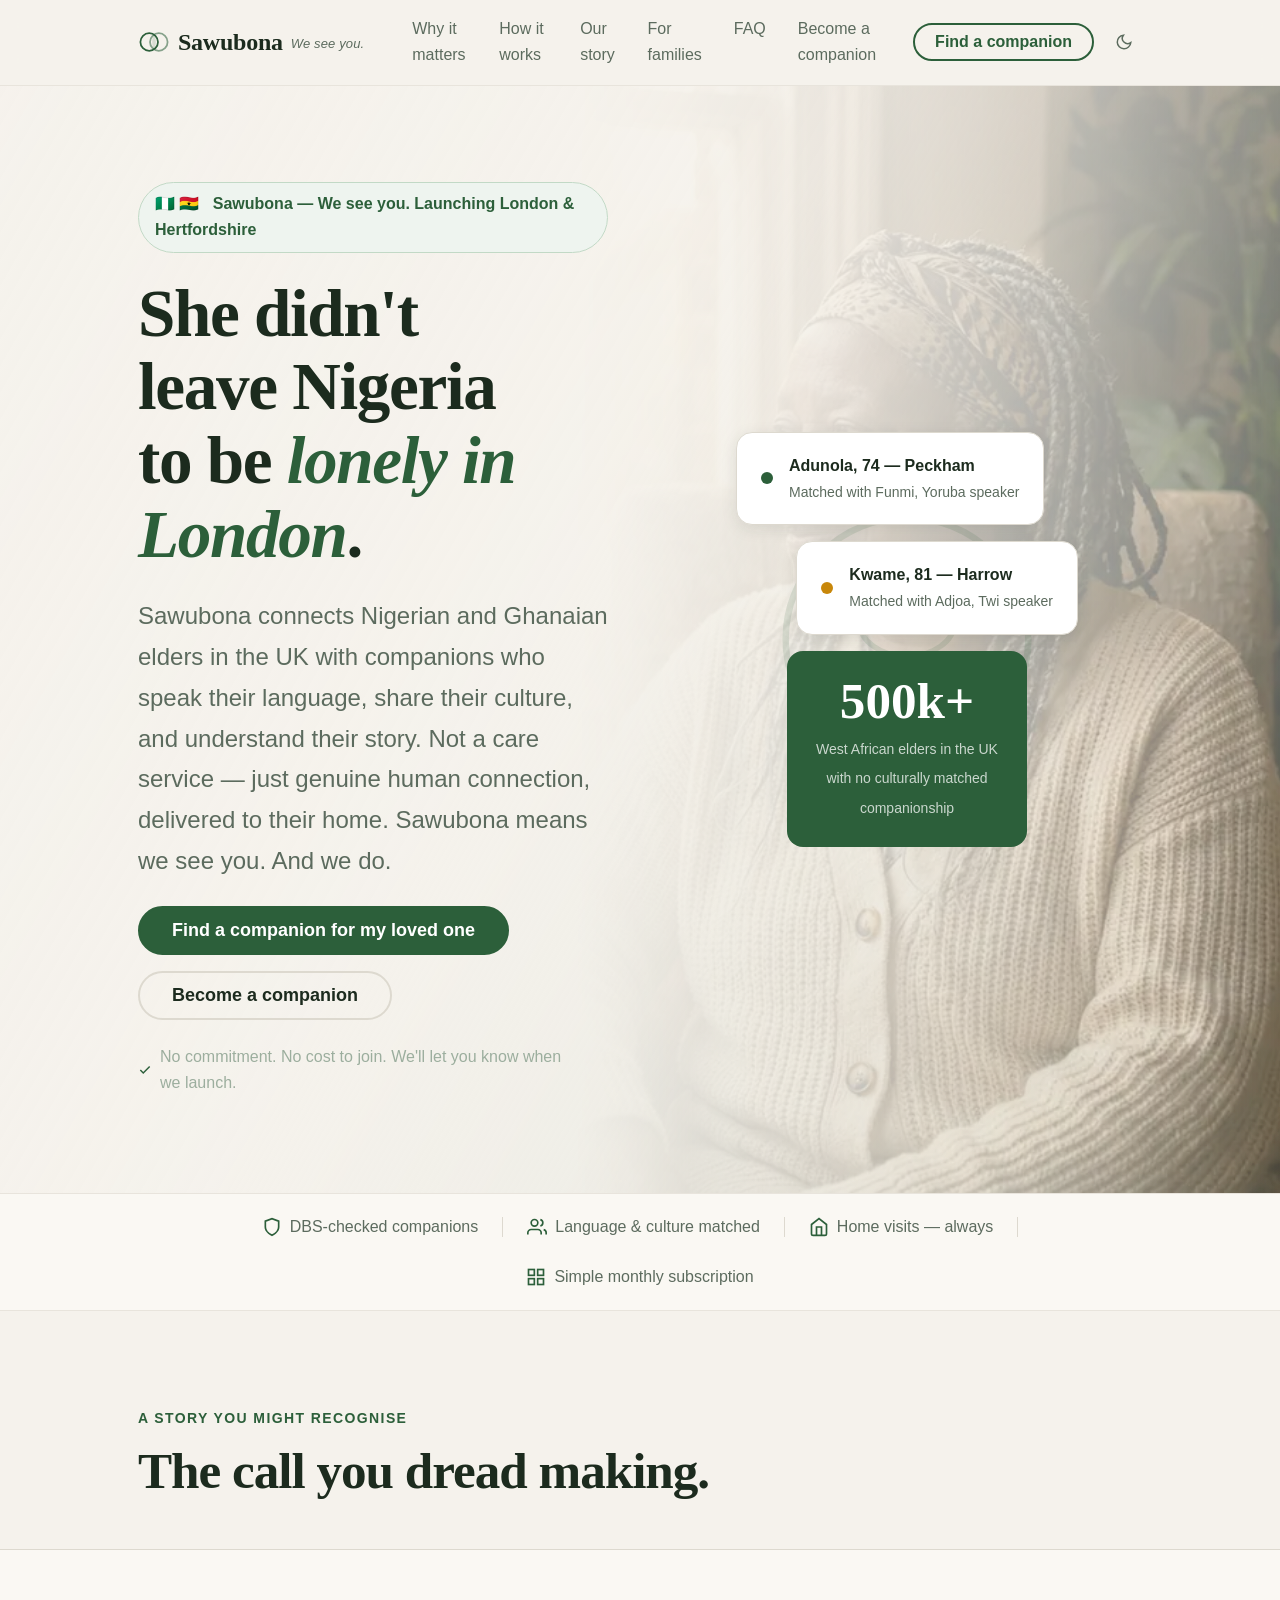
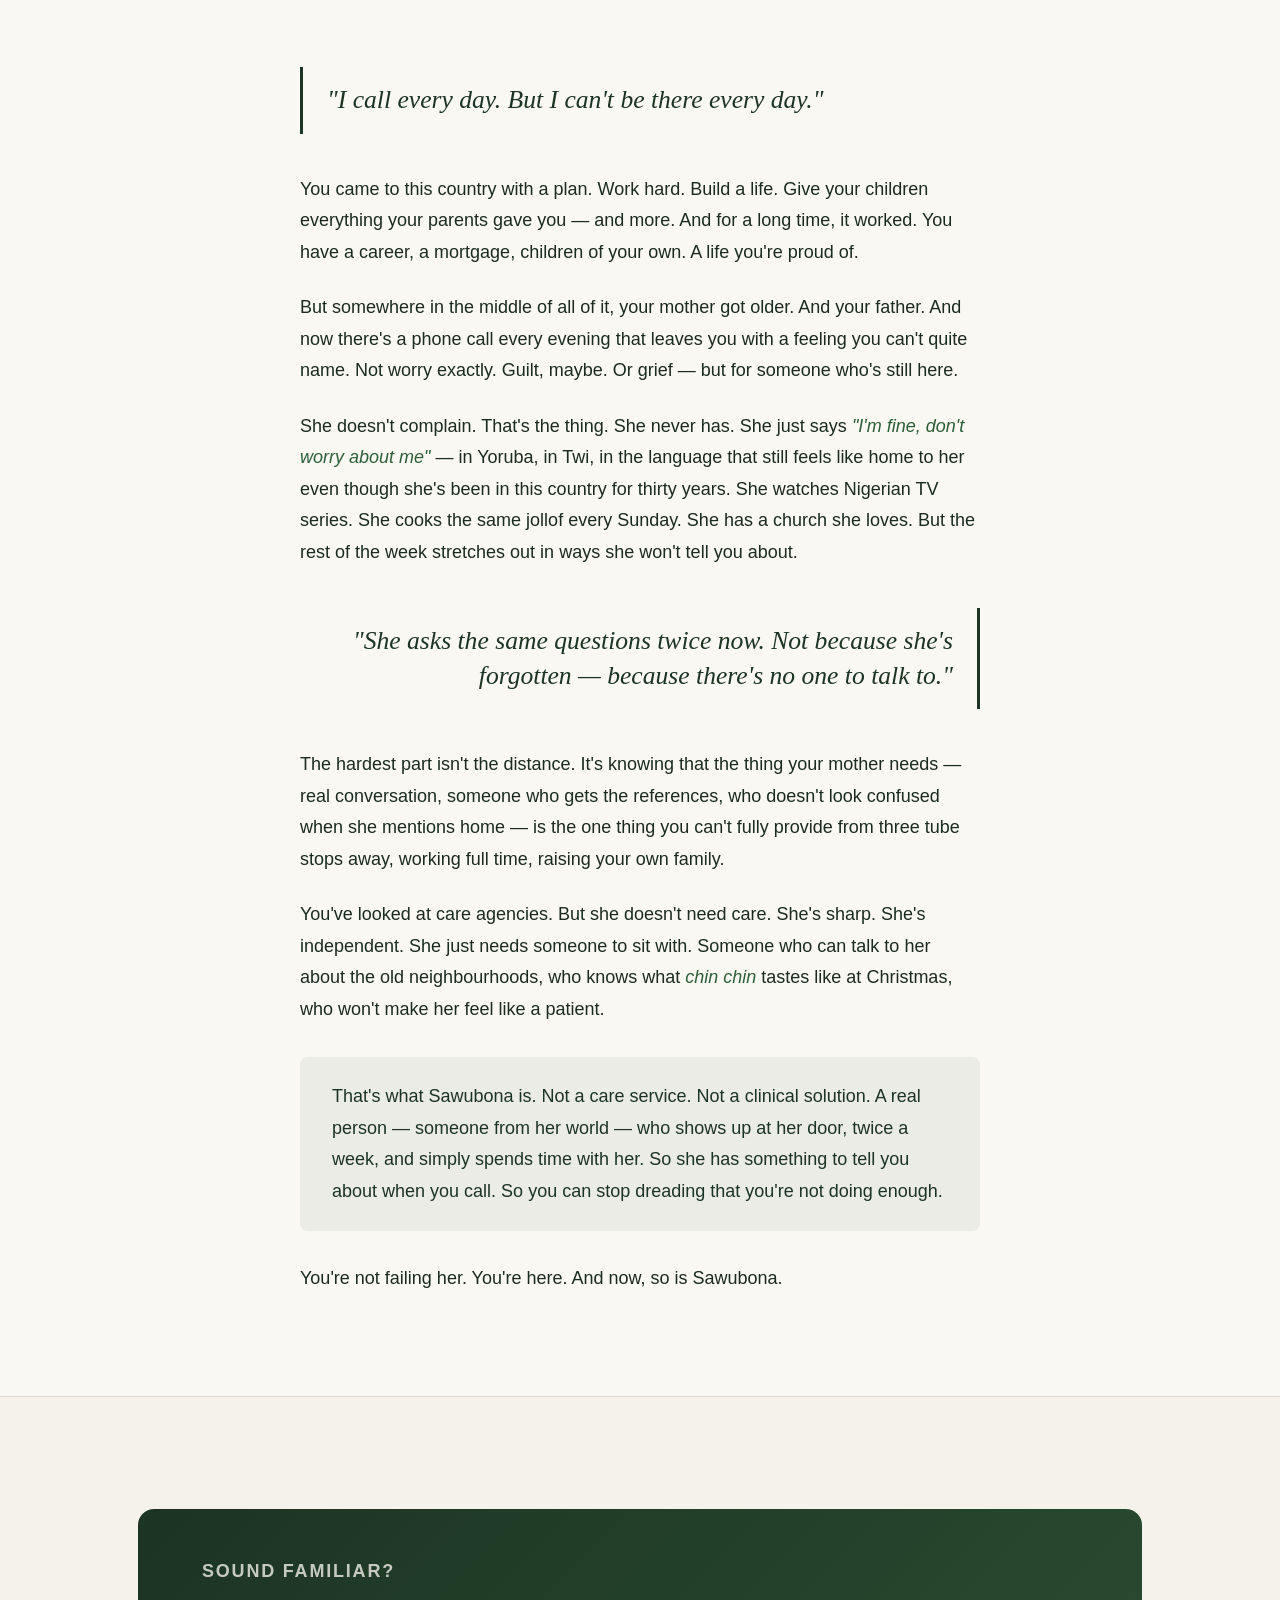
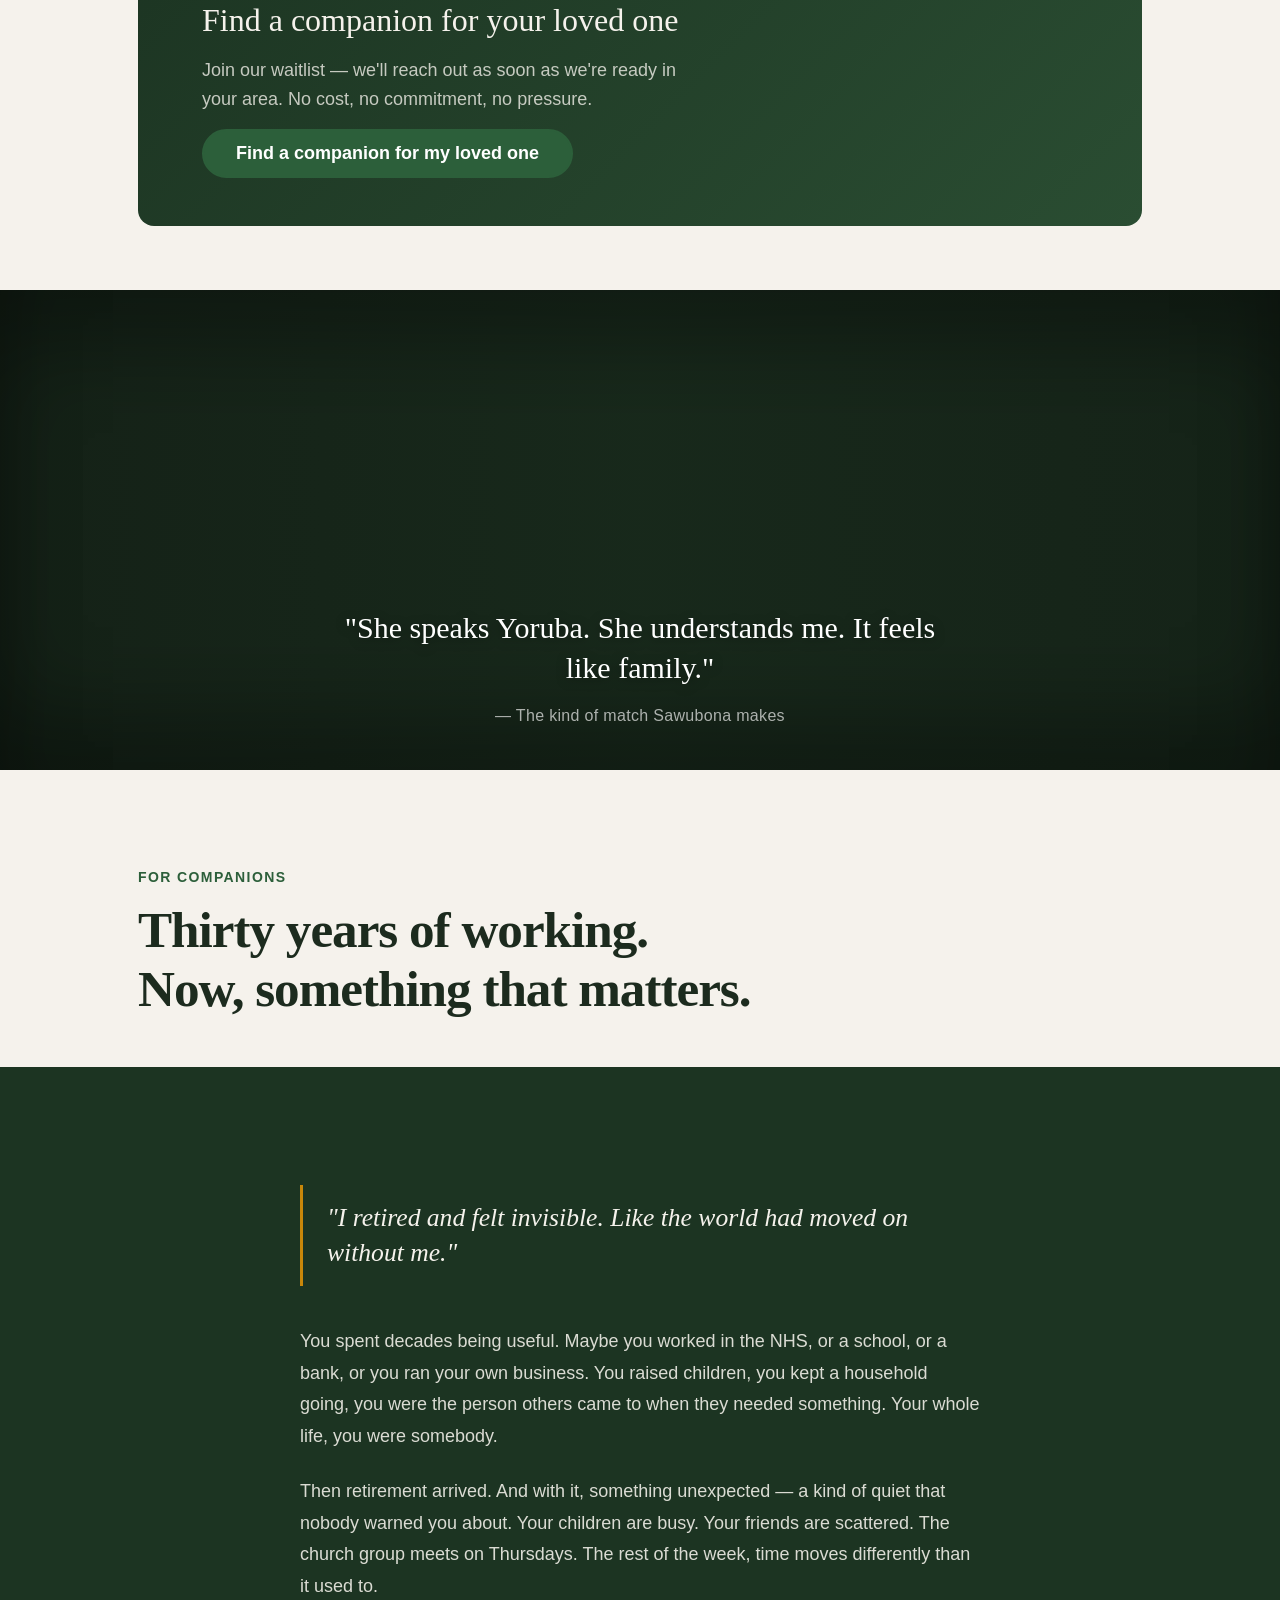
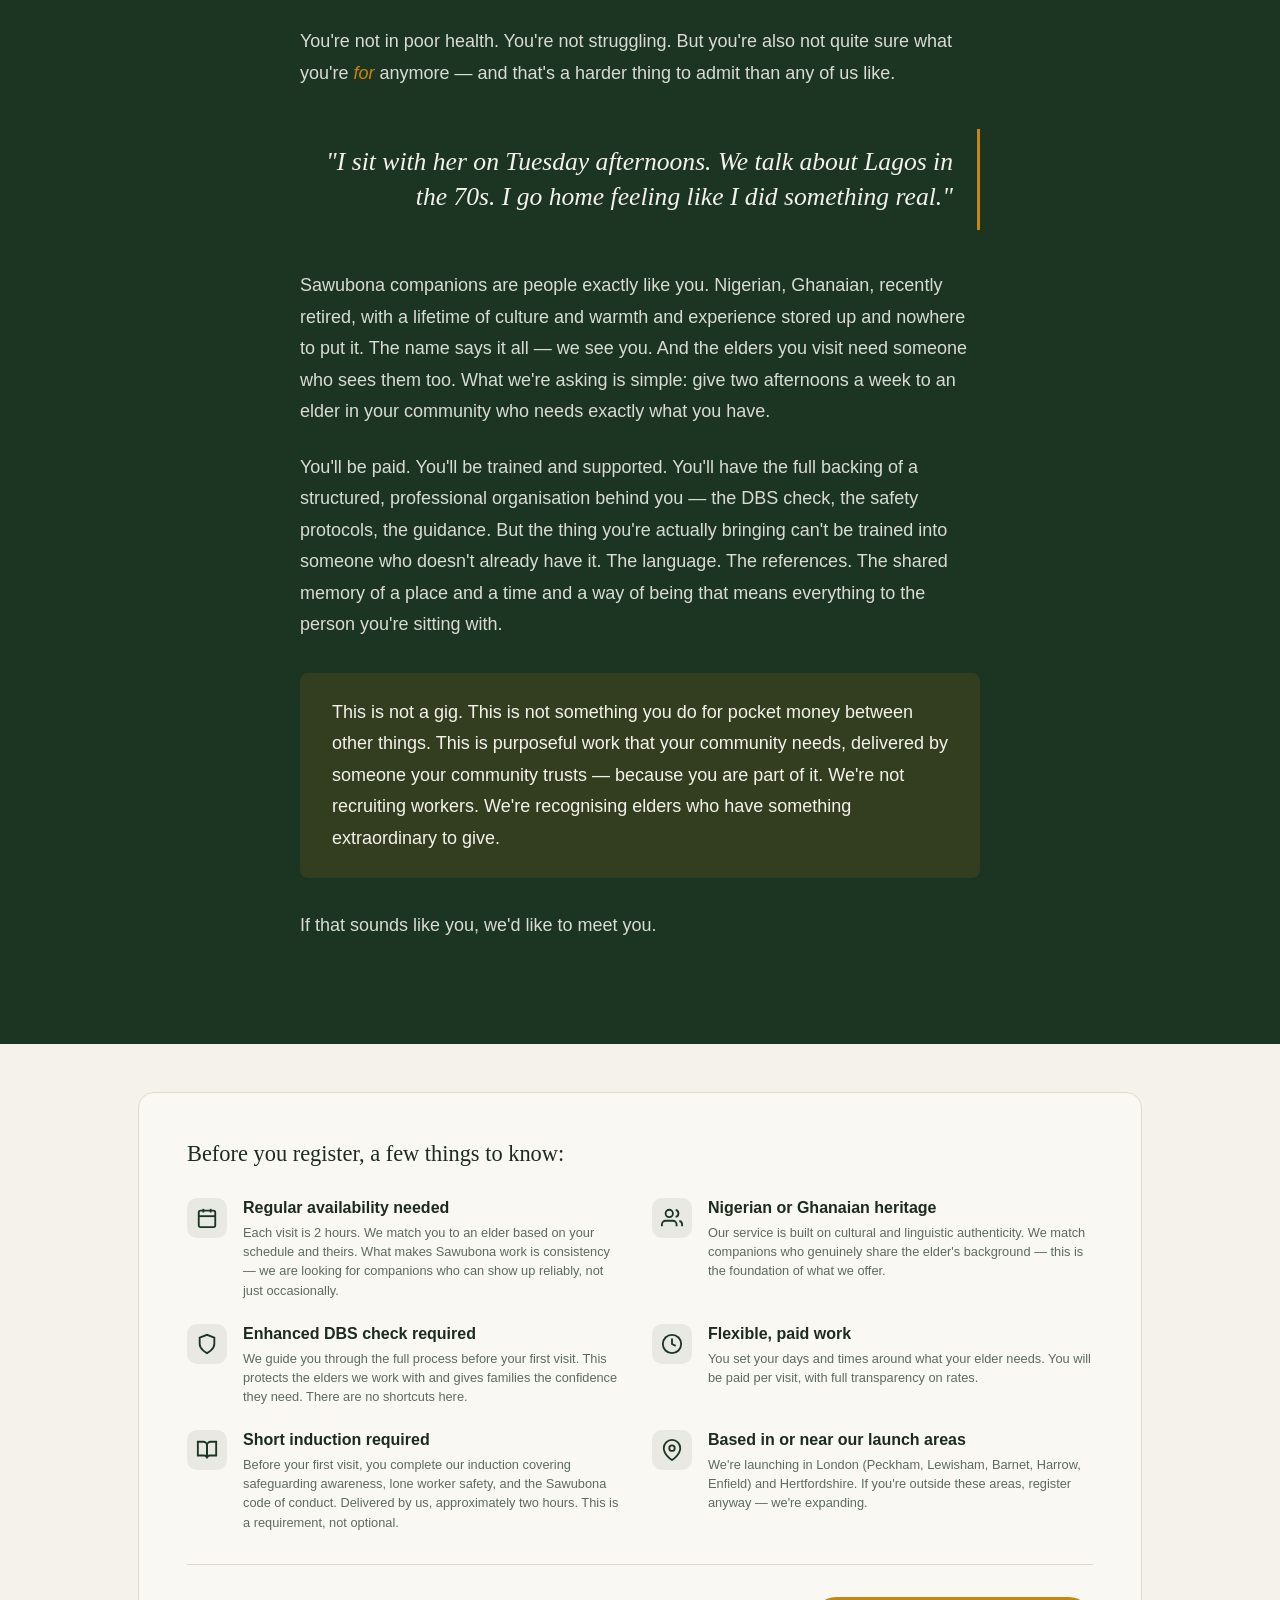
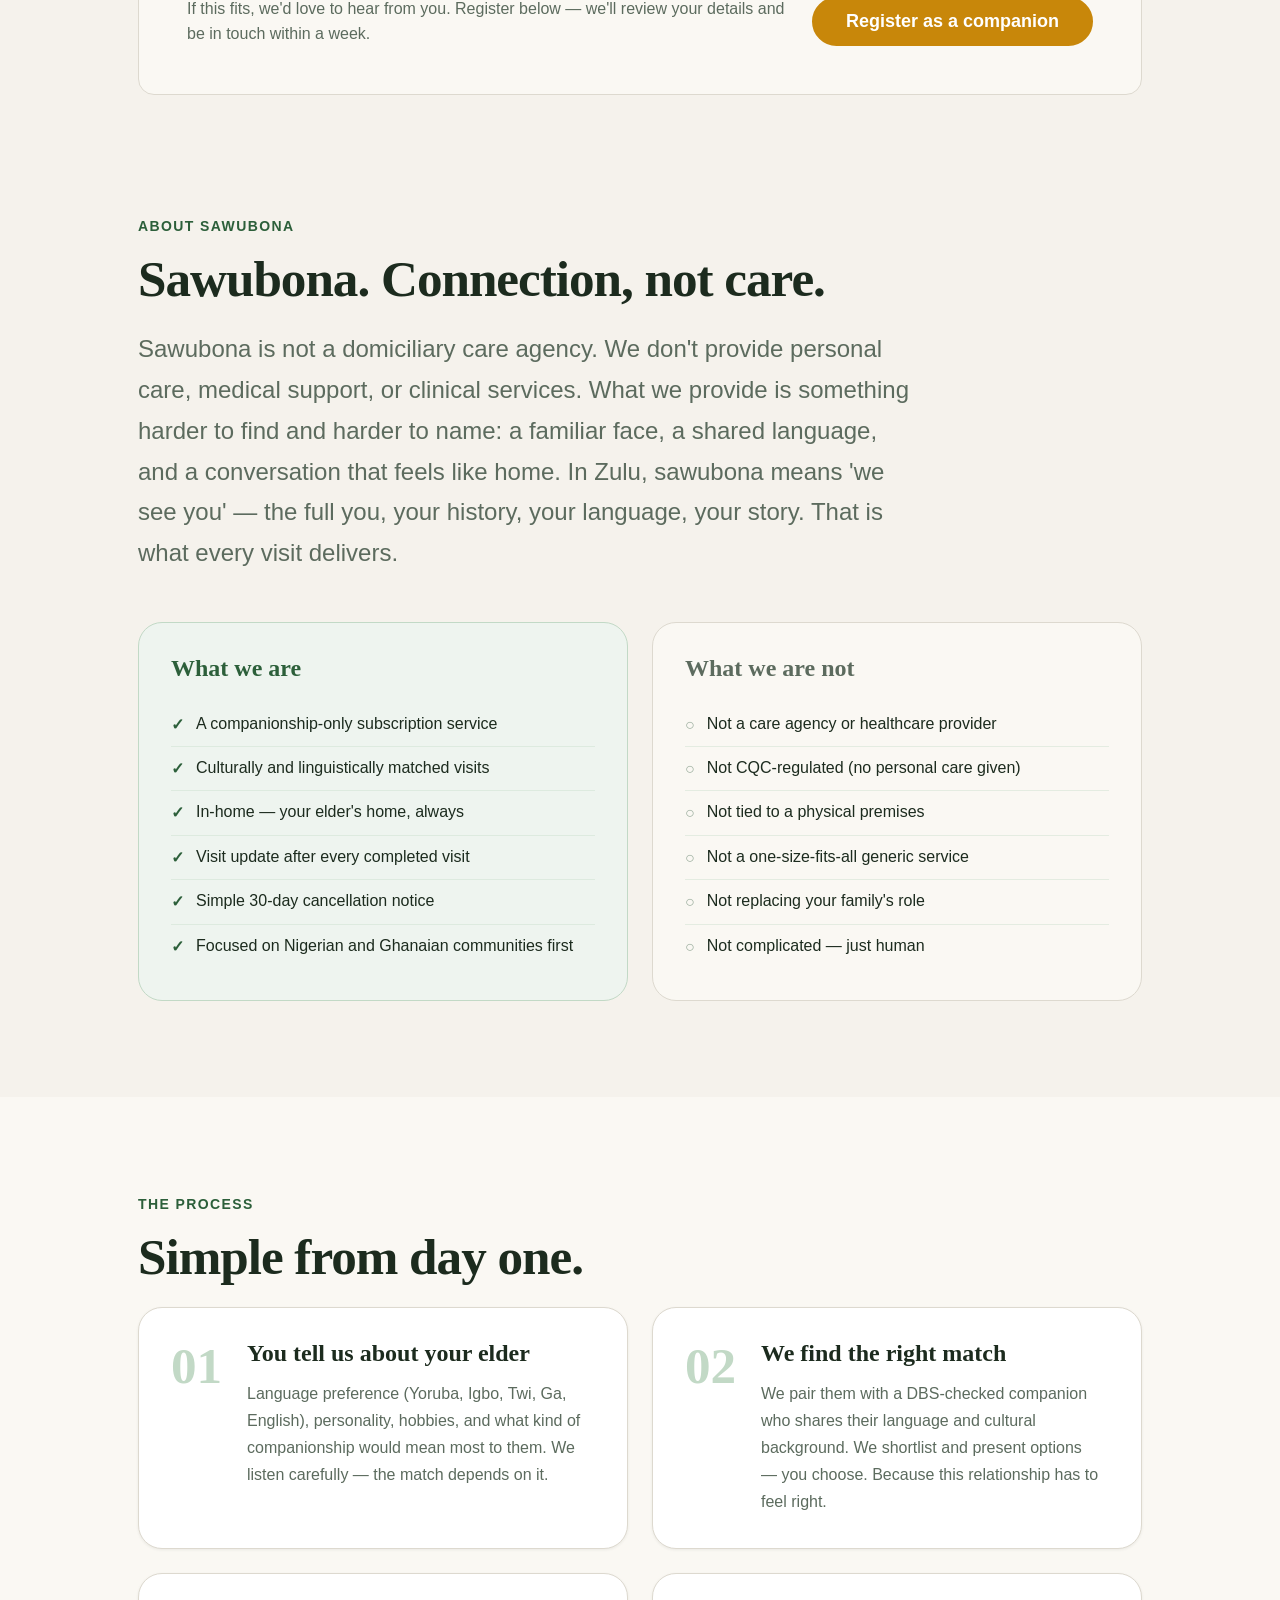
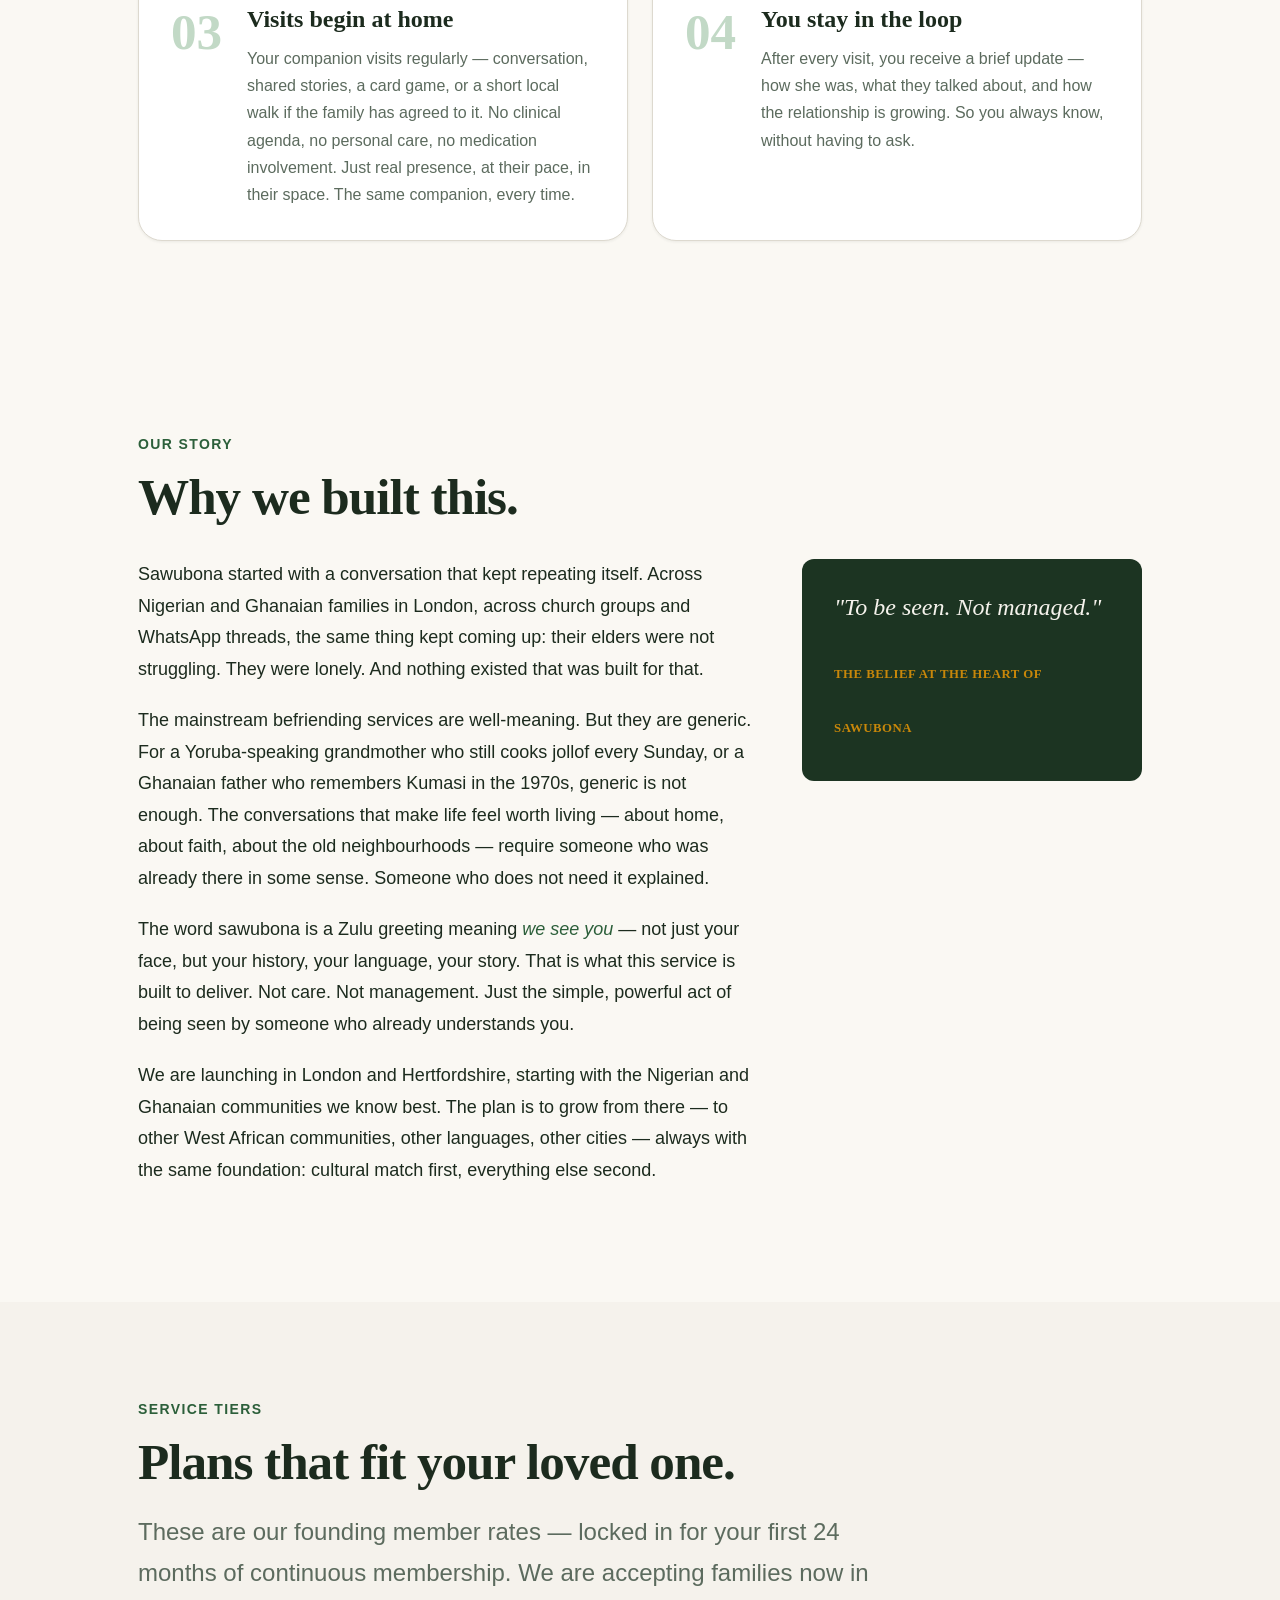
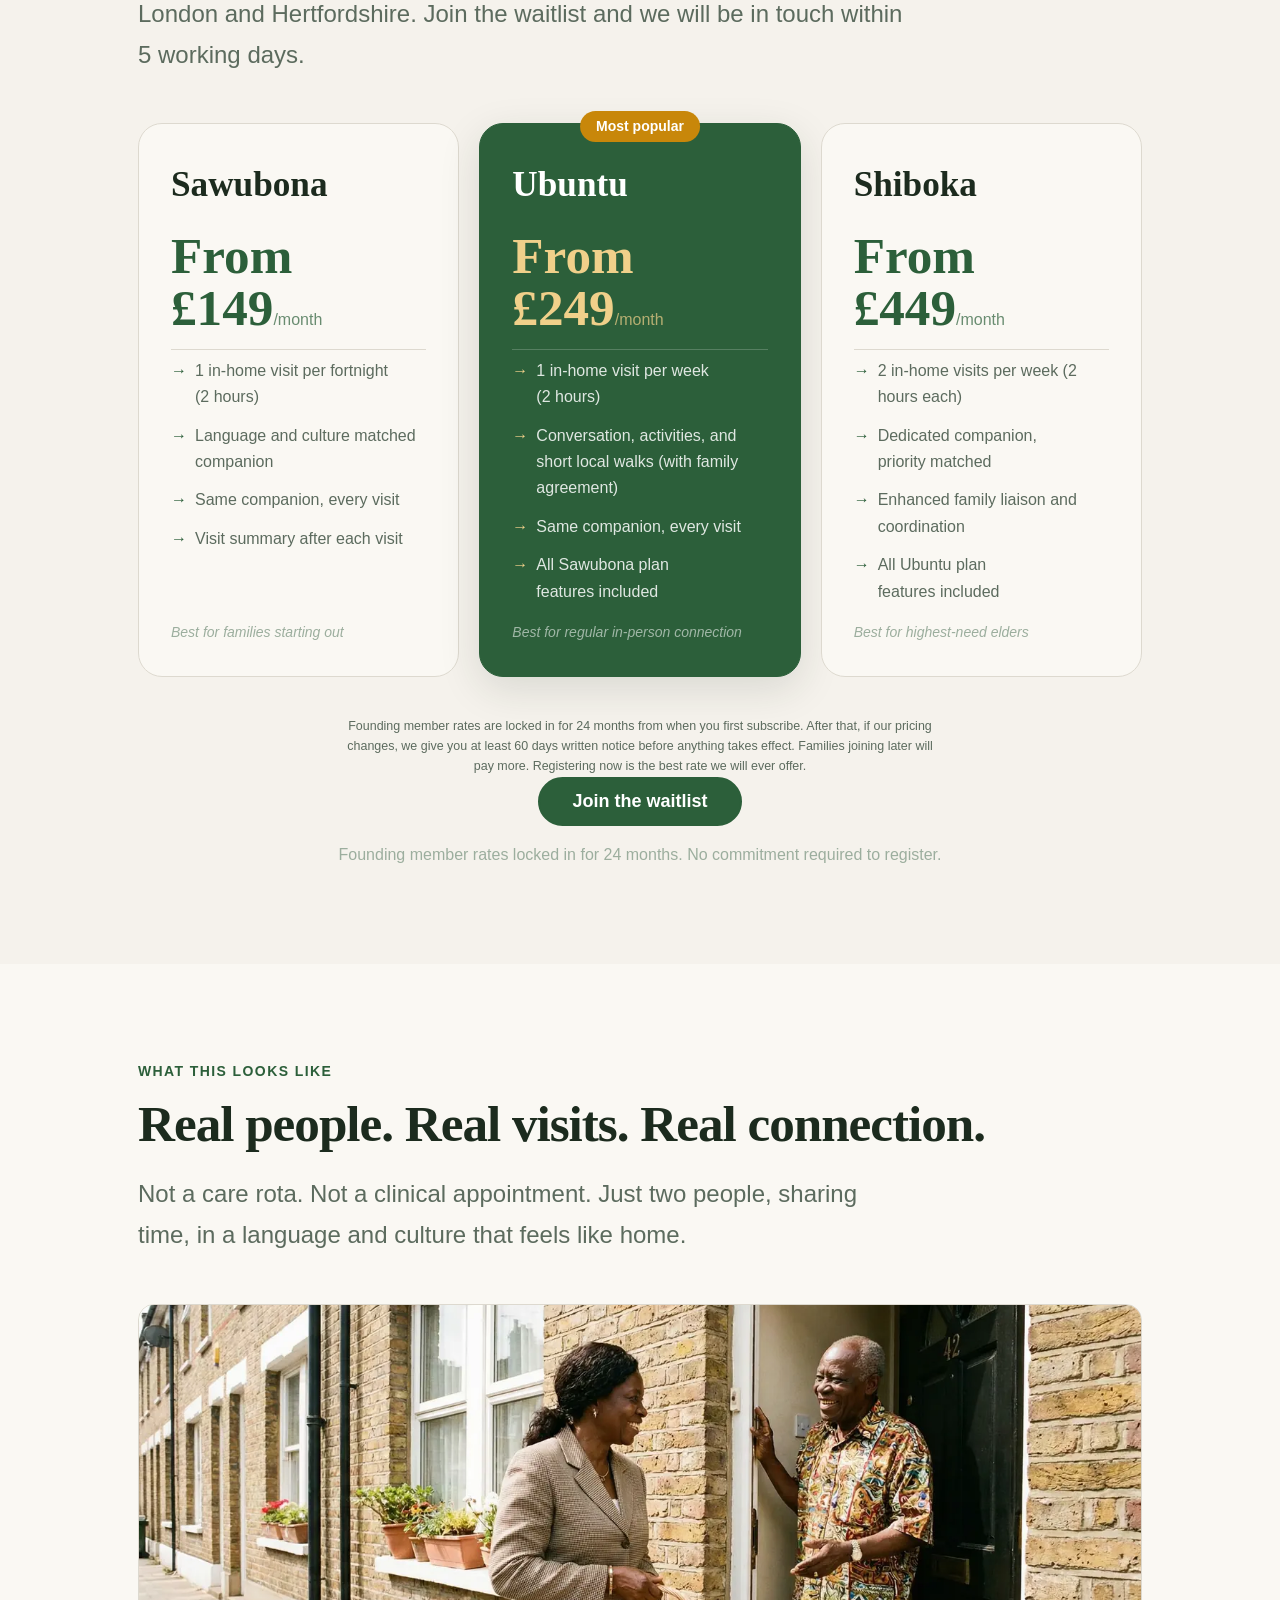
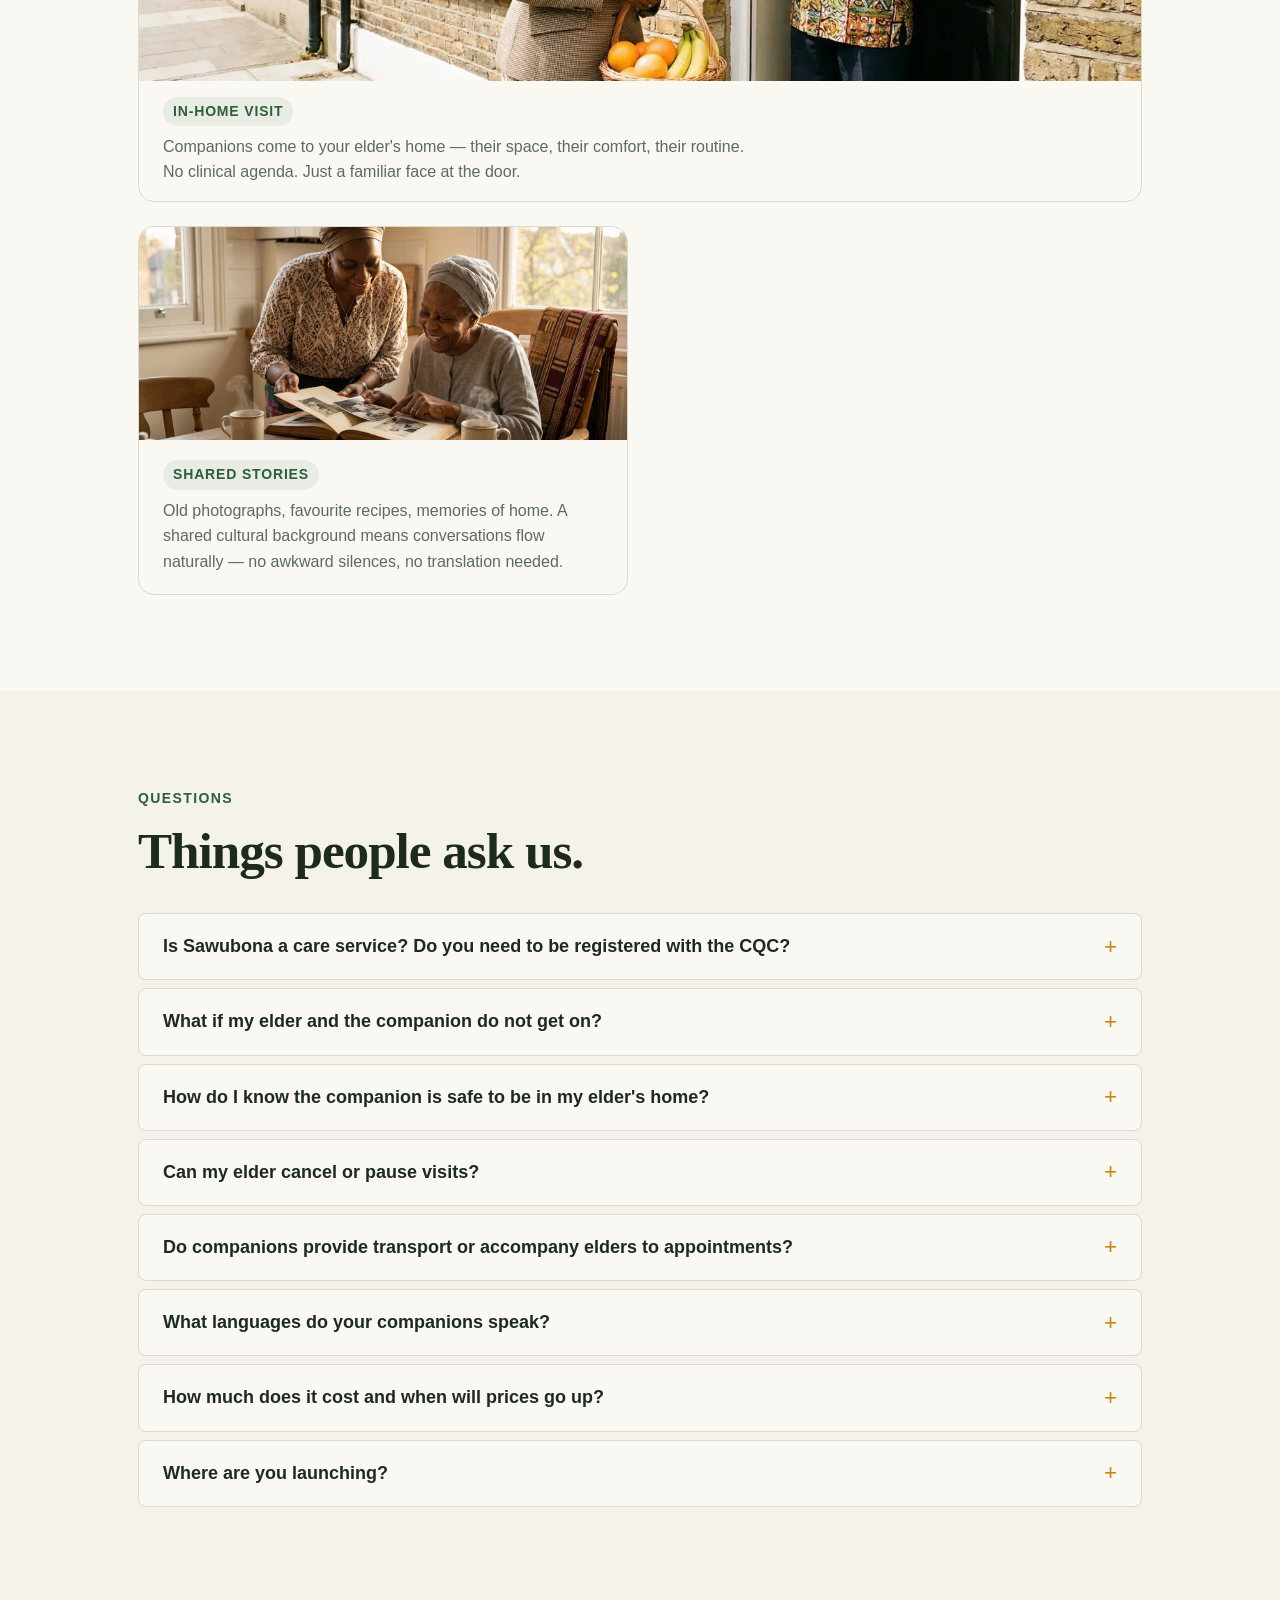
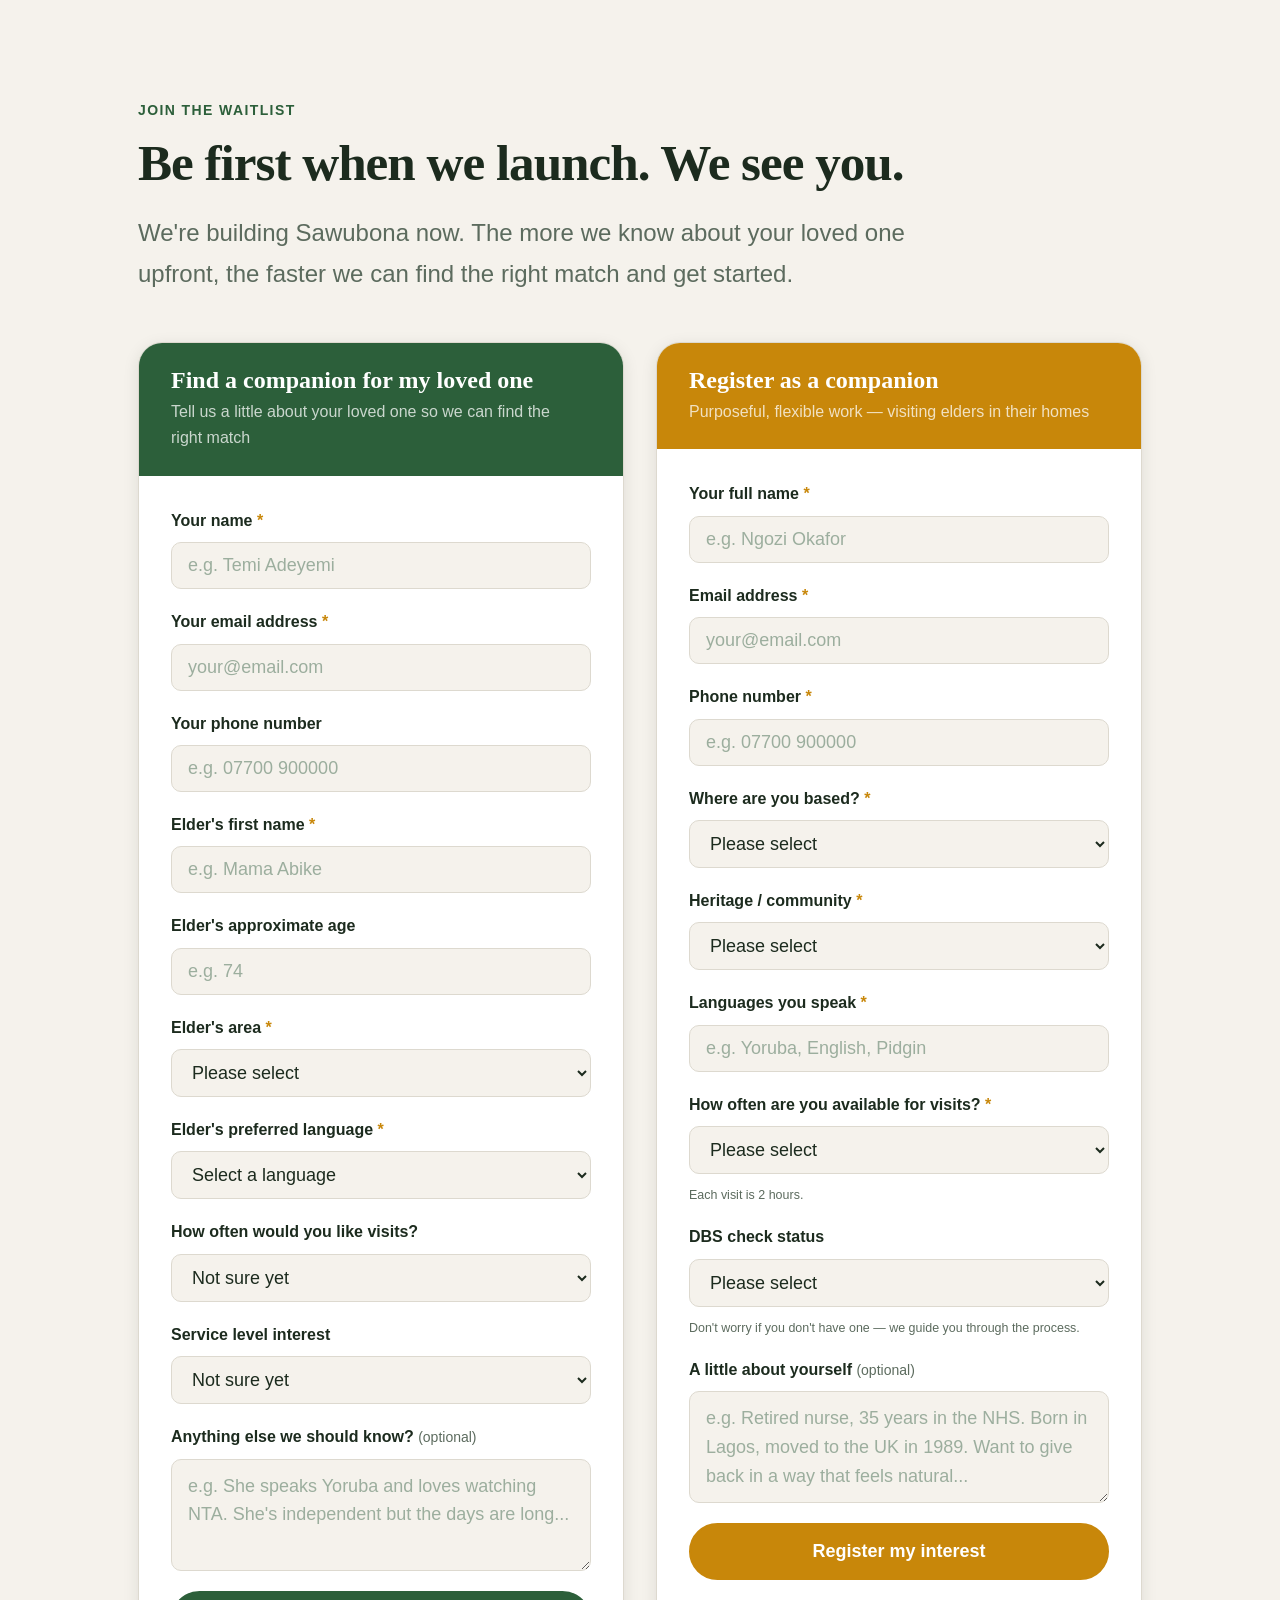
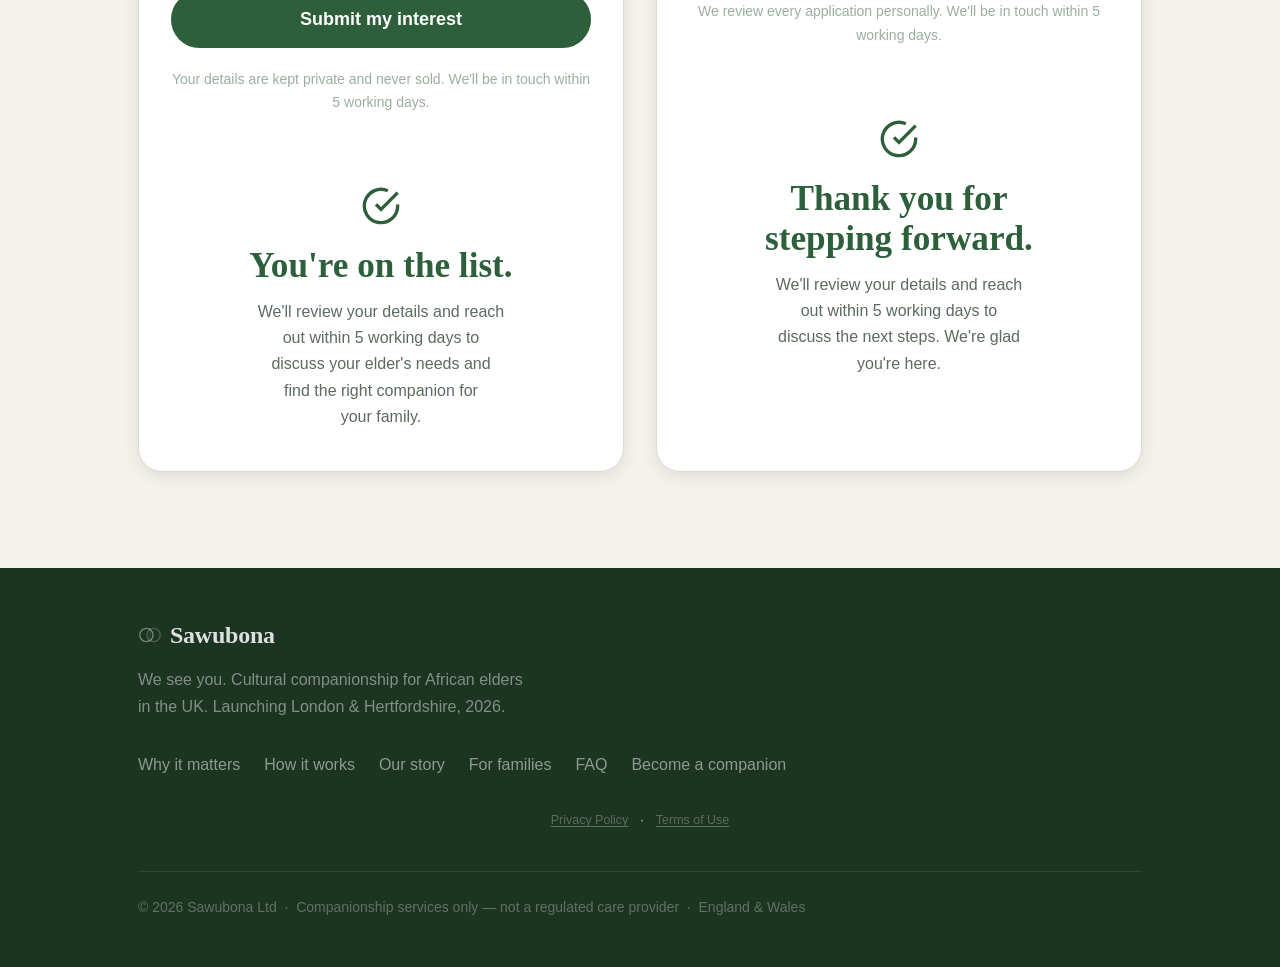
==== commit d646e1e3: "Add files via upload" ====
--- a/sawubona-unified/index.html
+++ b/sawubona-unified/index.html
@@ -266,8 +266,8 @@
           <div class="prereq-item">
             <div class="prereq-icon"><svg width="22" height="22" viewBox="0 0 24 24" fill="none" stroke="currentColor" stroke-width="2"><rect x="3" y="4" width="18" height="18" rx="2" ry="2"/><line x1="16" y1="2" x2="16" y2="6"/><line x1="8" y1="2" x2="8" y2="6"/><line x1="3" y1="10" x2="21" y2="10"/></svg></div>
             <div>
-              <strong>At least 1 visit per week</strong>
-              <p>Each visit is 2 hours. We ask for a minimum of one visit per week with the same elder — that is the Sawubona plan, our entry tier. Consistency is what builds trust and is central to how Sawubona works.</p>
+              <strong>Regular availability needed</strong>
+              <p>Each visit is 2 hours. We match you to an elder based on your schedule and theirs. What makes Sawubona work is consistency — we are looking for companions who can show up reliably, not just occasionally.</p>
             </div>
           </div>
           <div class="prereq-item">
@@ -281,14 +281,14 @@
             <div class="prereq-icon"><svg width="22" height="22" viewBox="0 0 24 24" fill="none" stroke="currentColor" stroke-width="2"><path d="M12 22s8-4 8-10V5l-8-3-8 3v7c0 6 8 10 8 10z"/></svg></div>
             <div>
               <strong>Enhanced DBS check required</strong>
-              <p>We support you through the entire process and cover the cost. This protects the elders in our care and gives families confidence. There are no shortcuts here.</p>
+              <p>We guide you through the full process before your first visit. This protects the elders we work with and gives families the confidence they need. There are no shortcuts here.</p>
             </div>
           </div>
           <div class="prereq-item">
             <div class="prereq-icon"><svg width="22" height="22" viewBox="0 0 24 24" fill="none" stroke="currentColor" stroke-width="2"><circle cx="12" cy="12" r="10"/><polyline points="12 6 12 12 16 14"/></svg></div>
             <div>
-              <strong>Self-employed, flexible schedule</strong>
-              <p>You work as an independent companion — you set your own days and times within what your elder needs. You'll be paid per visit, with full transparency on rates.</p>
+              <strong>Flexible, paid work</strong>
+              <p>You set your days and times around what your elder needs. You will be paid per visit, with full transparency on rates.</p>
             </div>
           </div>
           <div class="prereq-item">
@@ -421,13 +421,13 @@
     <div class="container">
       <div class="section-label">Service tiers</div>
       <h2 class="section-title">Plans that fit your loved one.</h2>
-      <p class="section-intro">These are our founding member rates — locked in for as long as you stay continuously subscribed. We are accepting families now in London and Hertfordshire. Join the waitlist and we will be in touch within 5 working days.</p>
+      <p class="section-intro">These are our founding member rates — locked in for your first 24 months of continuous membership. We are accepting families now in London and Hertfordshire. Join the waitlist and we will be in touch within 5 working days.</p>
       <div class="plans">
         <div class="plan">
           <div class="plan__name">Sawubona</div>
-          <div class="plan__price">From £179<span>/month</span></div>
+          <div class="plan__price">From £149<span>/month</span></div>
           <ul class="plan__features">
-            <li>1 in-home visit per week (2 hours)</li>
+            <li>1 in-home visit per fortnight (2 hours)</li>
             <li>Language and culture matched companion</li>
             <li>Same companion, every visit</li>
             <li>Visit summary after each visit</li>
@@ -437,9 +437,9 @@
         <div class="plan plan--featured">
           <div class="plan__badge">Most popular</div>
           <div class="plan__name">Ubuntu</div>
-          <div class="plan__price">From £329<span>/month</span></div>
+          <div class="plan__price">From £249<span>/month</span></div>
           <ul class="plan__features">
-            <li>2 in-home visits per week (2 hours each)</li>
+            <li>1 in-home visit per week (2 hours)</li>
             <li>Conversation, activities, and short local walks (with family agreement)</li>
             <li>Same companion, every visit</li>
             <li>All Sawubona plan features included</li>
@@ -450,7 +450,7 @@
           <div class="plan__name">Shiboka</div>
           <div class="plan__price">From £449<span>/month</span></div>
           <ul class="plan__features">
-            <li>Flexible visit schedule — your pace</li>
+            <li>2 in-home visits per week (2 hours each)</li>
             <li>Dedicated companion, priority matched</li>
             <li>Enhanced family liaison and coordination</li>
             <li>All Ubuntu plan features included</li>
@@ -458,10 +458,10 @@
           <div class="plan__tag">Best for highest-need elders</div>
         </div>
       </div>
-      <p class="plans__smallprint">Founding member rates are locked in for as long as you stay continuously subscribed — they will never be increased for existing families. Any future price changes apply to new families only, with at least 60 days written notice.</p>
+      <p class="plans__smallprint">Founding member rates are locked in for 24 months from when you first subscribe. After that, if our pricing changes, we give you at least 60 days written notice before anything takes effect. Families joining later will pay more. Registering now is the best rate we will ever offer.</p>
       <div class="plans__cta">
         <button class="btn btn--primary btn--lg" onclick="scrollToForm('family')">Join the waitlist</button>
-        <p class="plans__note">Founding member rates locked in permanently while you stay subscribed. No commitment required to register.</p>
+        <p class="plans__note">Founding member rates locked in for 24 months. No commitment required to register.</p>
       </div>
     </div>
   </section>
@@ -491,15 +491,6 @@
             <p>Old photographs, favourite recipes, memories of home. A shared cultural background means conversations flow naturally — no awkward silences, no translation needed.</p>
           </div>
         </div>
-        <div class="scene">
-          <div class="scene__img-wrap">
-            <img id="scene-video-call-img" src="scene-video-call.webp" alt="Elder laughing on a video call with their companion on a tablet" loading="lazy" decoding="async" />
-          </div>
-          <div class="scene__caption">
-            <span class="scene__tag">Video calls (Sawubona plan)</span>
-            <p>For families further afield — regular video calls with a language-matched companion keep your elder connected, stimulated, and heard.</p>
-          </div>
-        </div>
       </div>
     </div>
   </section>
@@ -558,7 +549,7 @@
         <details class="faq-item">
           <summary class="faq-question">How much does it cost and when will prices go up?</summary>
           <div class="faq-answer">
-            <p>Families who register now receive founding member rates: Sawubona plan £179/month, Ubuntu plan £329/month, Shiboka plan £449/month. These rates are locked in permanently for continuously subscribed families. If we raise prices in the future, the increase applies only to new families. Existing families will never see a price change, and we give 60 days written notice before any change takes effect.</p>
+            <p>Families who register now receive founding member rates: Sawubona plan £149/month, Ubuntu plan £249/month, Shiboka plan £449/month. These rates are locked in for your first 24 months of continuous membership. After 24 months, if our pricing changes, we give you at least 60 days written notice before it takes effect. Families joining later will pay more — registering now locks in the best rate we will ever offer.</p>
           </div>
         </details>
 
@@ -640,19 +631,18 @@
               <label for="family-frequency">How often would you like visits?</label>
               <select id="family-frequency" name="frequency">
                 <option value="">Not sure yet</option>
-                <option value="2pw">Twice a week (recommended)</option>
-                <option value="3pw">Three times a week</option>
-                <option value="daily">Daily</option>
-                <option value="video">Video calls only</option>
+              <option value="fortnightly">Once a fortnight</option>
+              <option value="weekly">Once a week</option>
+              <option value="2pw">Twice a week</option>
               </select>
             </div>
             <div class="field">
               <label for="family-tier">Service level interest</label>
               <select id="family-tier" name="tier">
                 <option value="">Not sure yet</option>
-                <option value="sawubona">Sawubona — 1 weekly visit (from £179/mo)</option>
-                <option value="ubuntu">Ubuntu — 2 weekly visits (from £329/mo)</option>
-                <option value="shiboka">Shiboka — flexible/priority (from £449/mo)</option>
+                <option value="sawubona">Sawubona — 1 fortnightly visit (from £149/mo)</option>
+                <option value="ubuntu">Ubuntu — 1 weekly visit (from £249/mo)</option>
+                <option value="shiboka">Shiboka — 2 weekly visits (from £449/mo)</option>
               </select>
             </div>
             <div class="field">
@@ -721,15 +711,15 @@
               <input type="text" id="comp-language" name="languages" placeholder="e.g. Yoruba, English, Pidgin" required />
             </div>
             <div class="field">
-              <label for="comp-availability">Can you commit to at least 1 visit per week? <span class="field-required">*</span></label>
+              <label for="comp-availability">How often are you available for visits? <span class="field-required">*</span></label>
               <select id="comp-availability" name="availability" required>
                 <option value="">Please select</option>
-                <option value="yes-2">Yes — I can do at least 1 visit per week</option>
-                <option value="yes-more">Yes — I can do 3 or more per week</option>
-                <option value="maybe">Possibly — depends on the schedule</option>
-                <option value="no">Not right now — fewer than 2 per week</option>
+                <option value="once-plus">Once a week or more</option>
+                <option value="two-three">Two to three times a week</option>
+                <option value="flexible">Flexible — depends on the schedule</option>
+                <option value="less">Less than once a week</option>
               </select>
-              <span class="field-hint">Each visit is 2 hours. Consistent, regular visits are central to how Sawubona works.</span>
+              <span class="field-hint">Each visit is 2 hours.</span>
             </div>
             <div class="field">
               <label for="comp-dbs">DBS check status</label>
@@ -740,7 +730,7 @@
                 <option value="none">I don't have a DBS check</option>
                 <option value="unsure">I'm not sure</option>
               </select>
-              <span class="field-hint">Don't worry if you don't have one — we guide you through the process and cover the cost.</span>
+              <span class="field-hint">Don't worry if you don't have one — we guide you through the process.</span>
             </div>
             <div class="field">
               <label for="comp-background">A little about yourself <span class="optional">(optional)</span></label>
